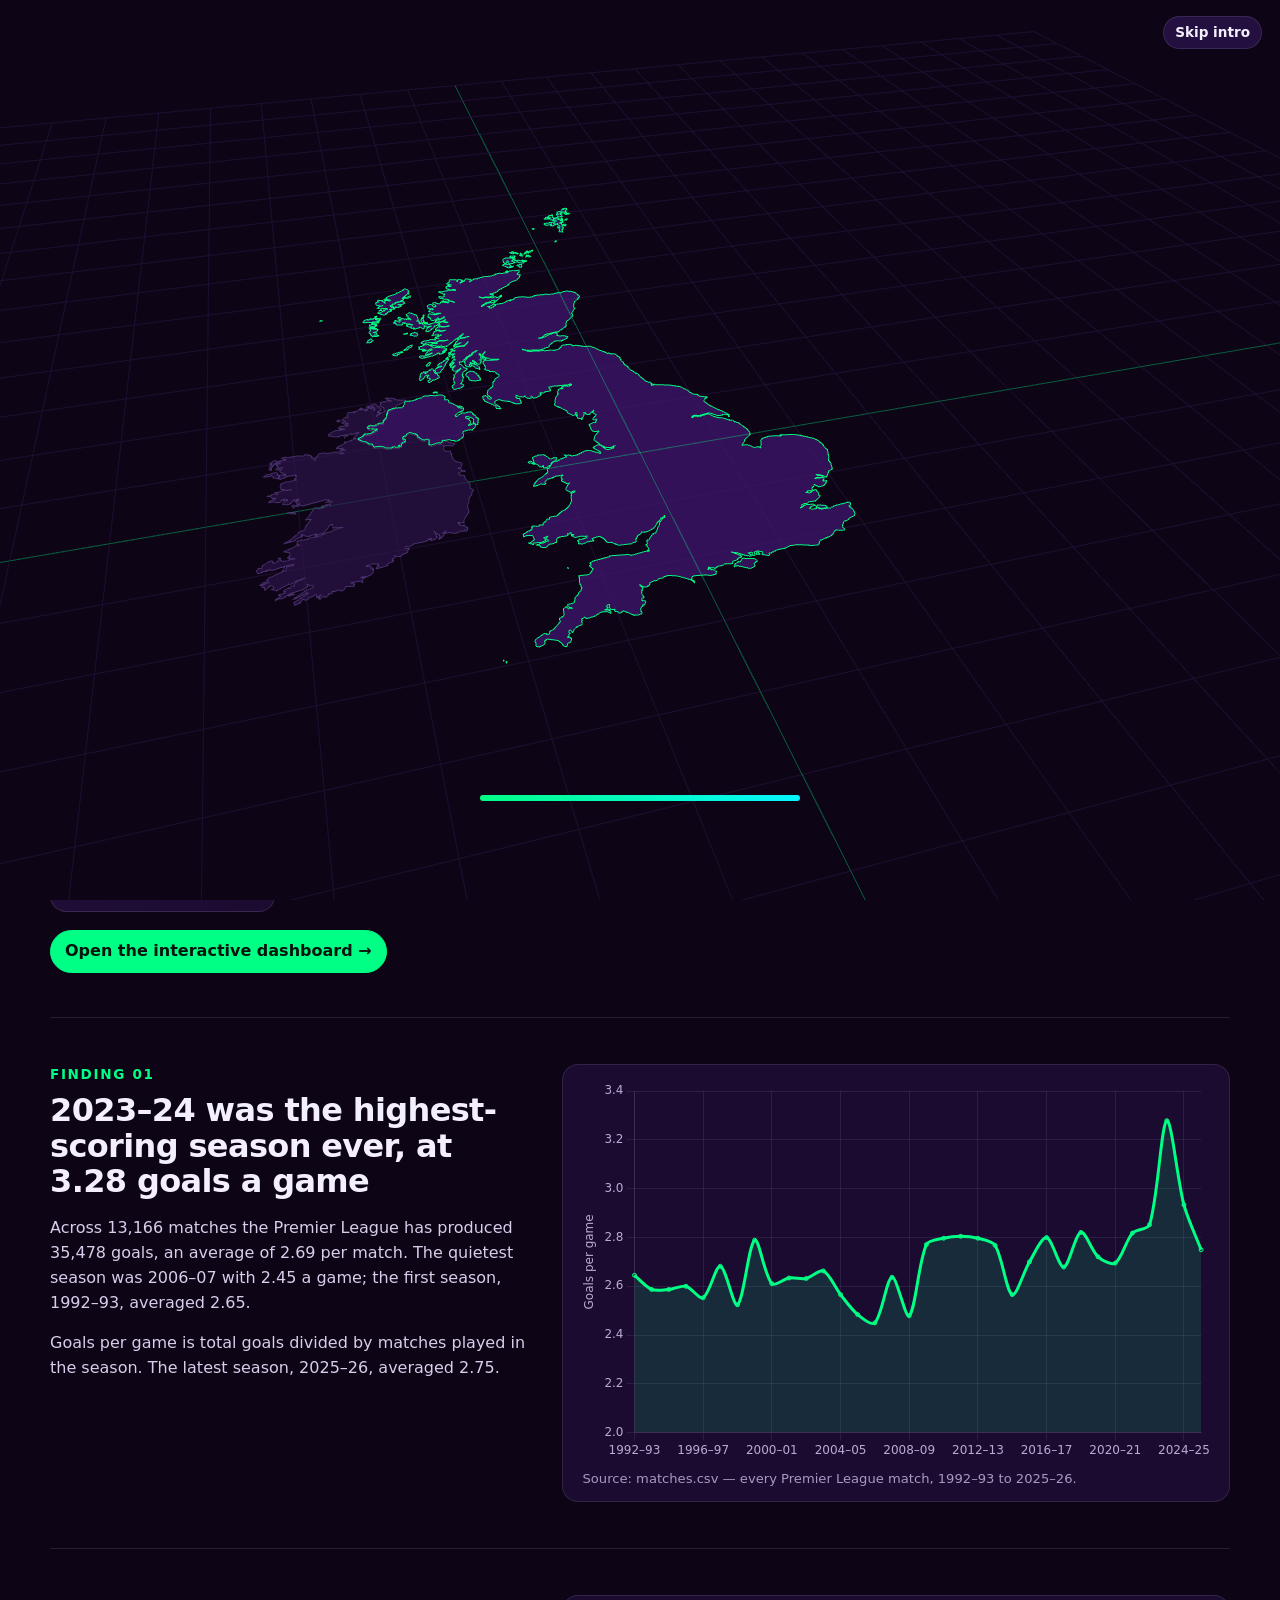
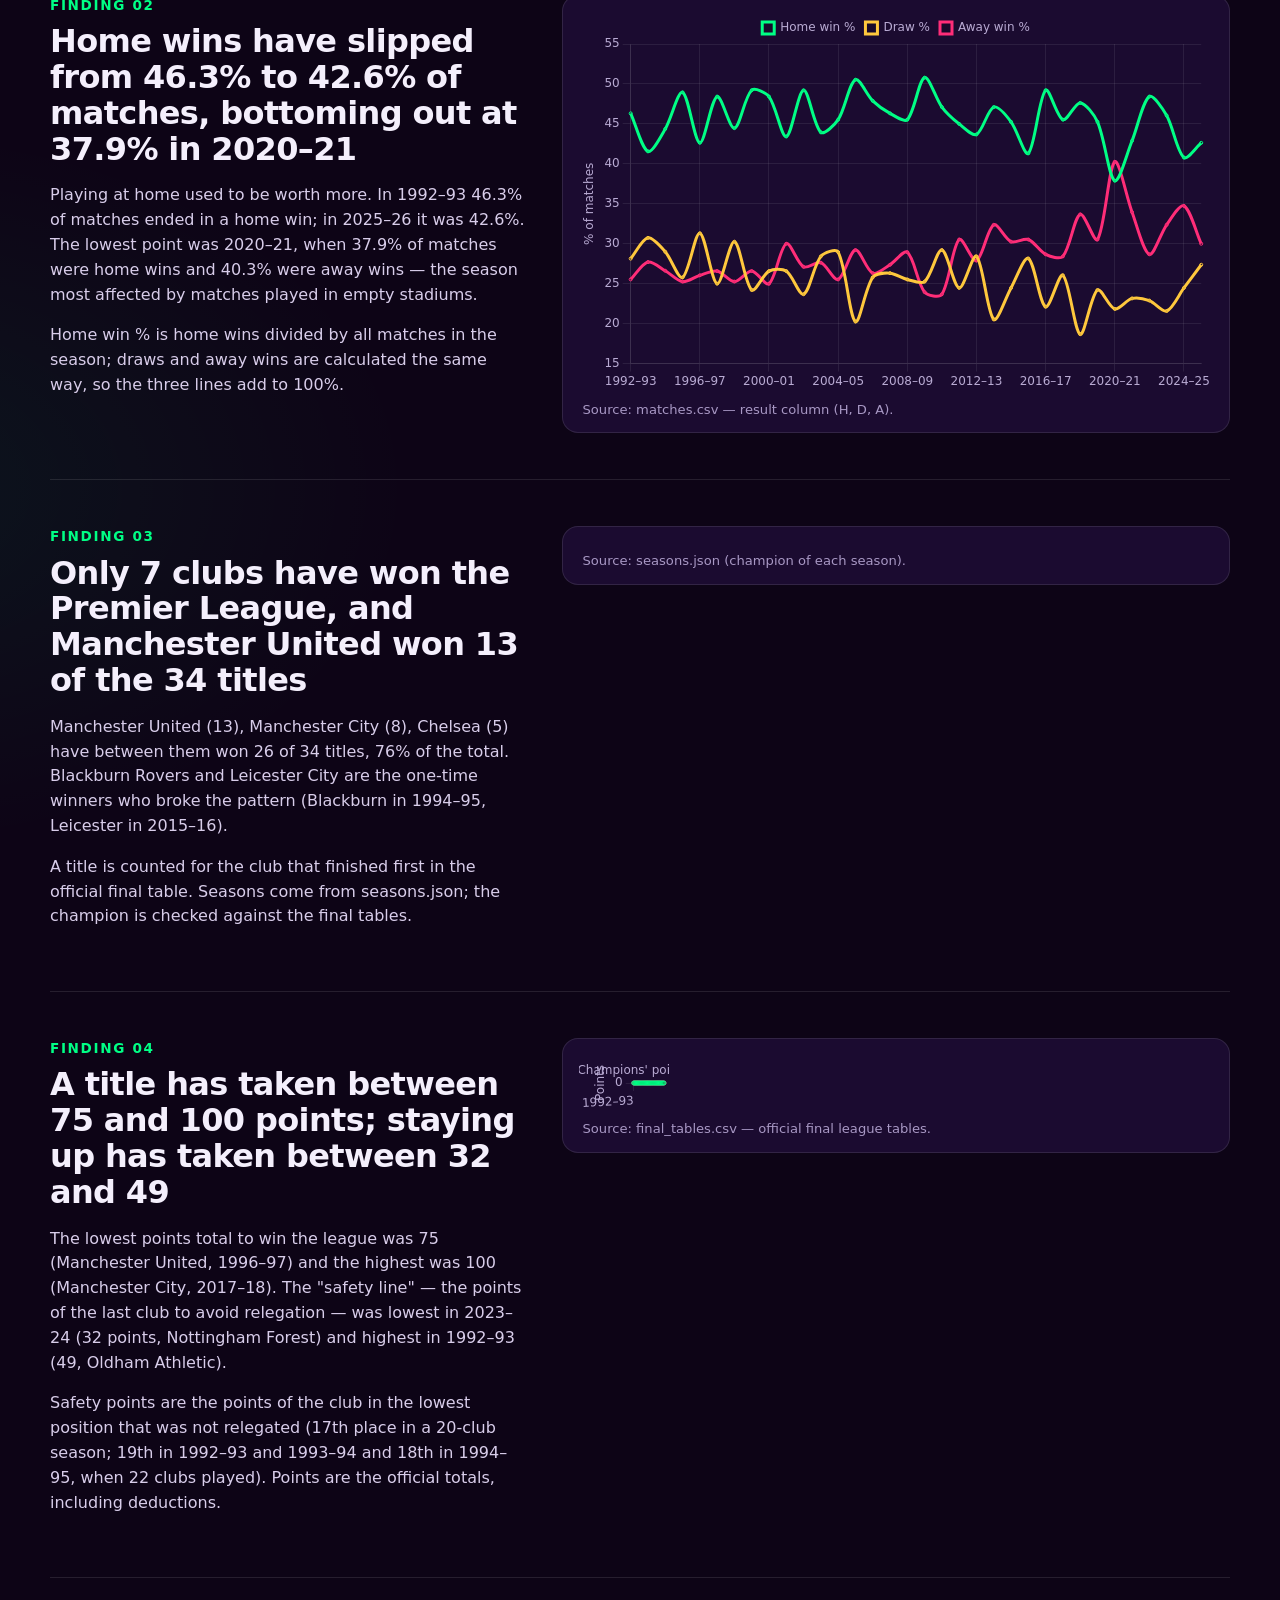
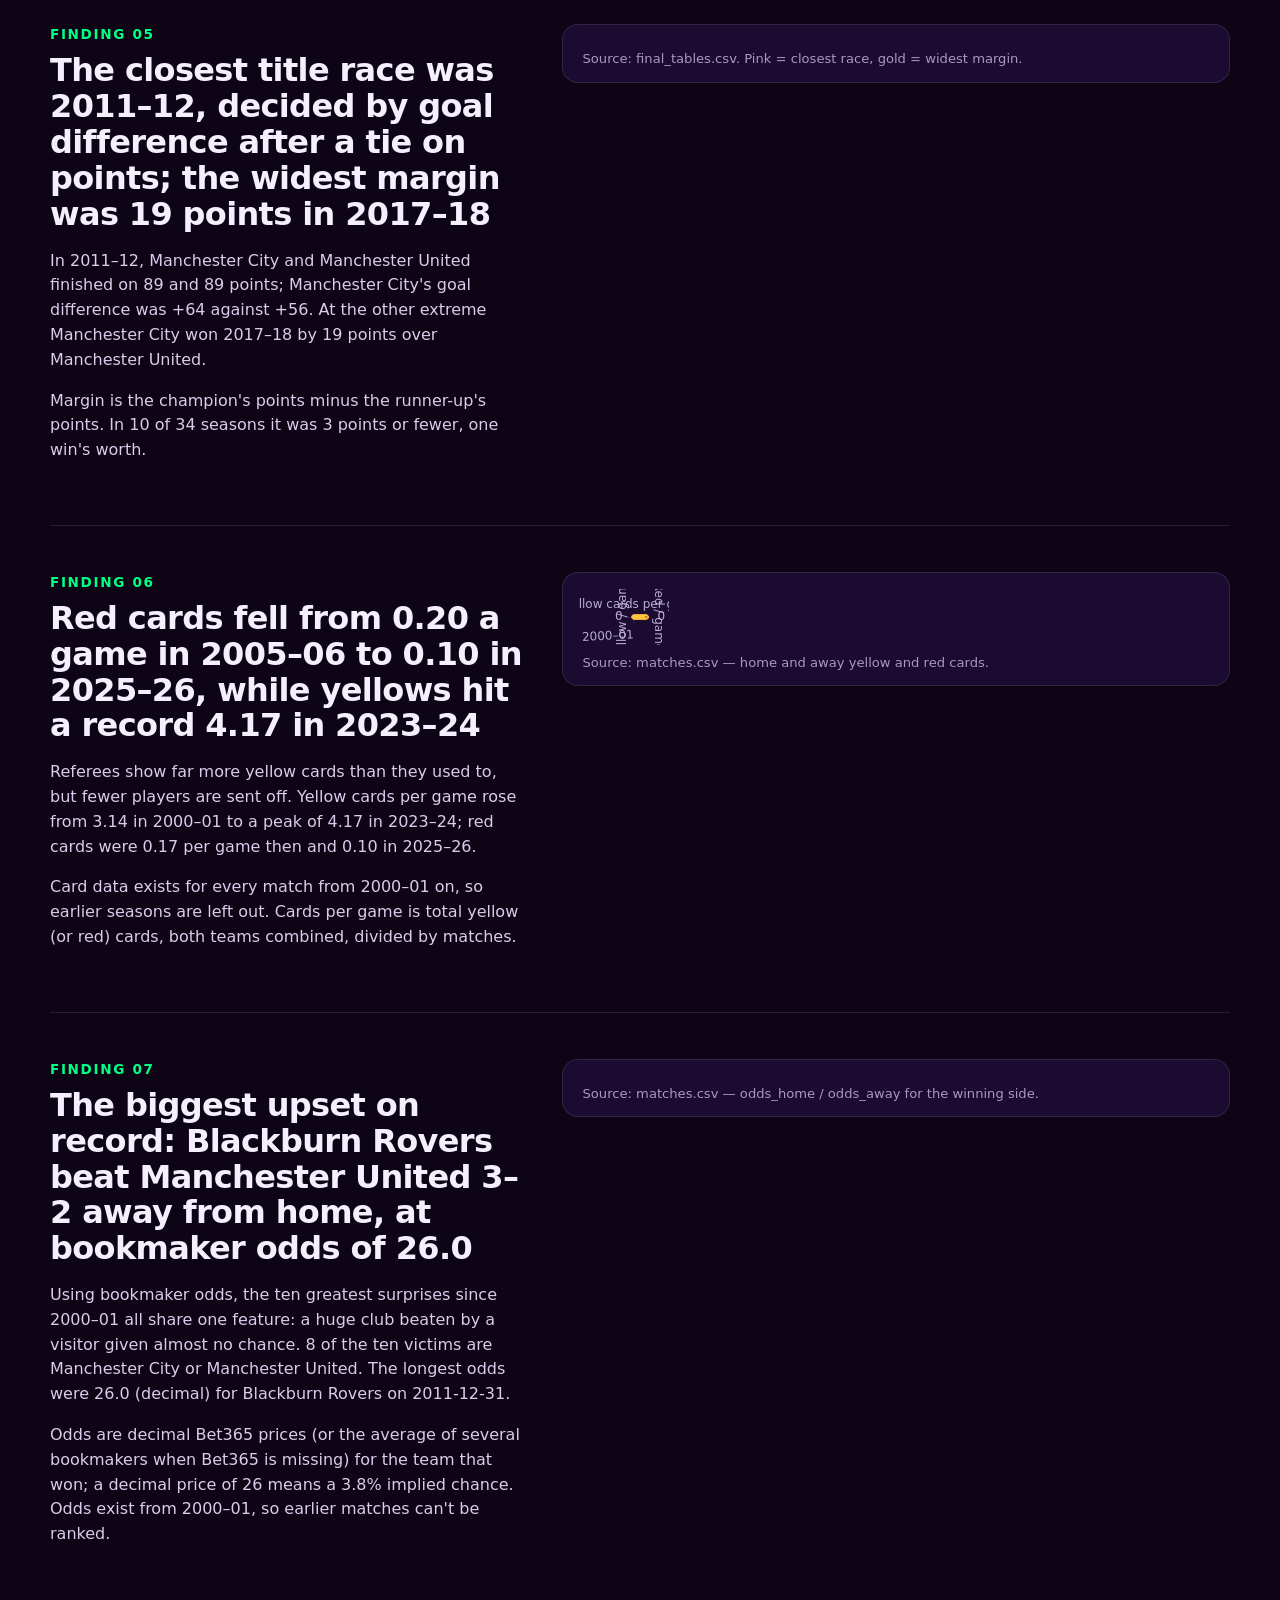
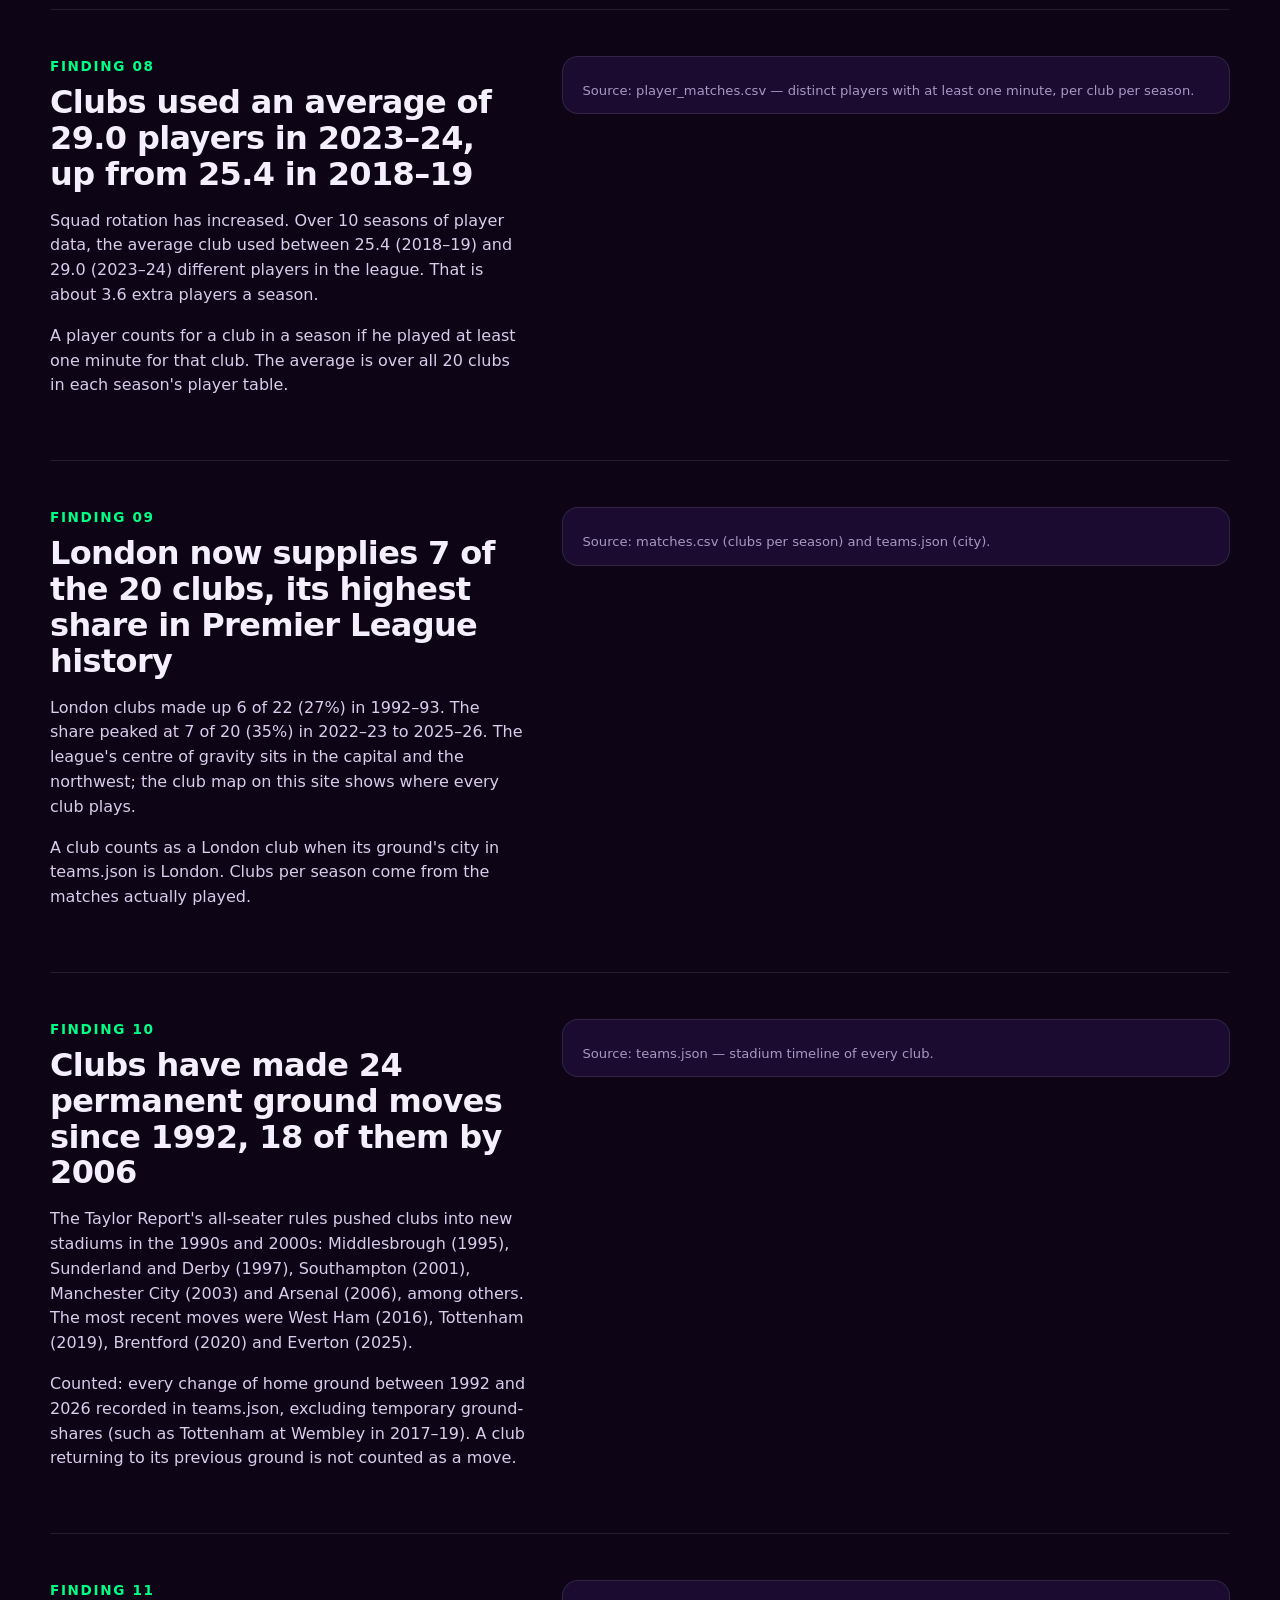
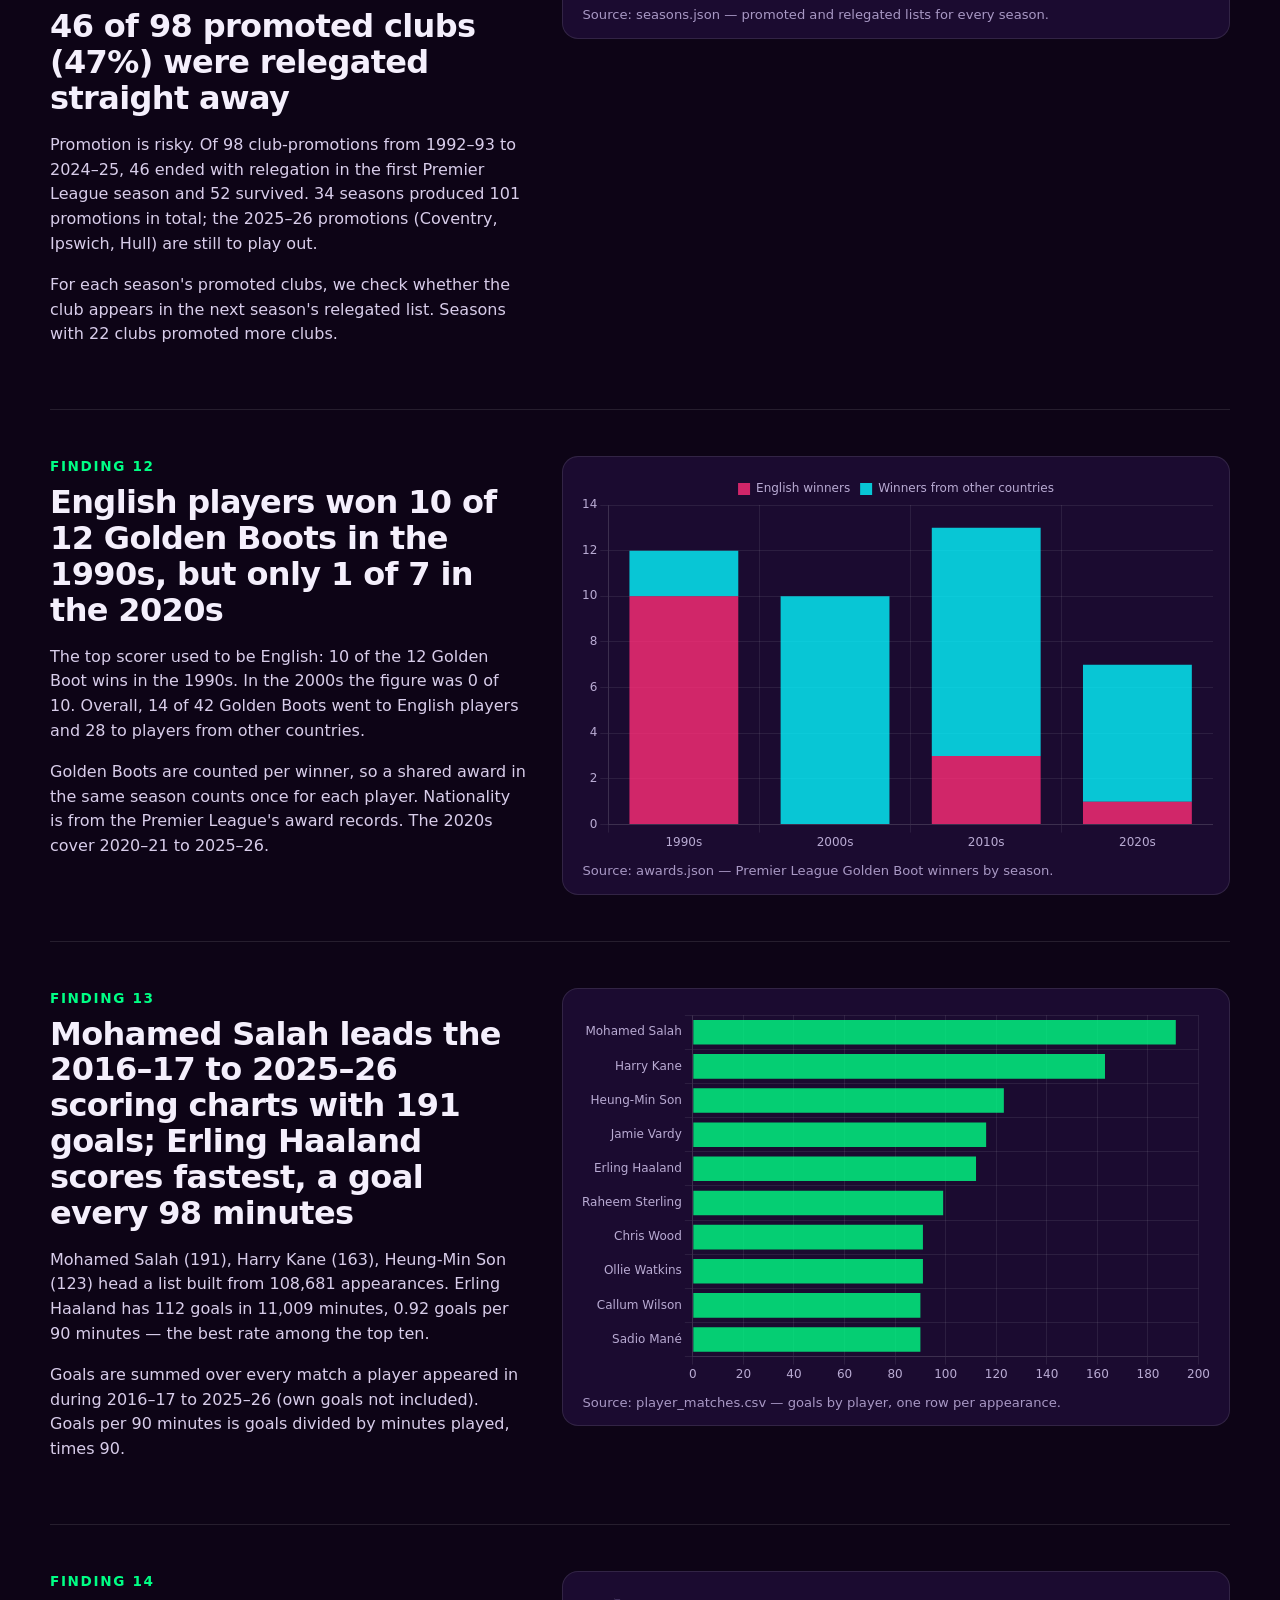
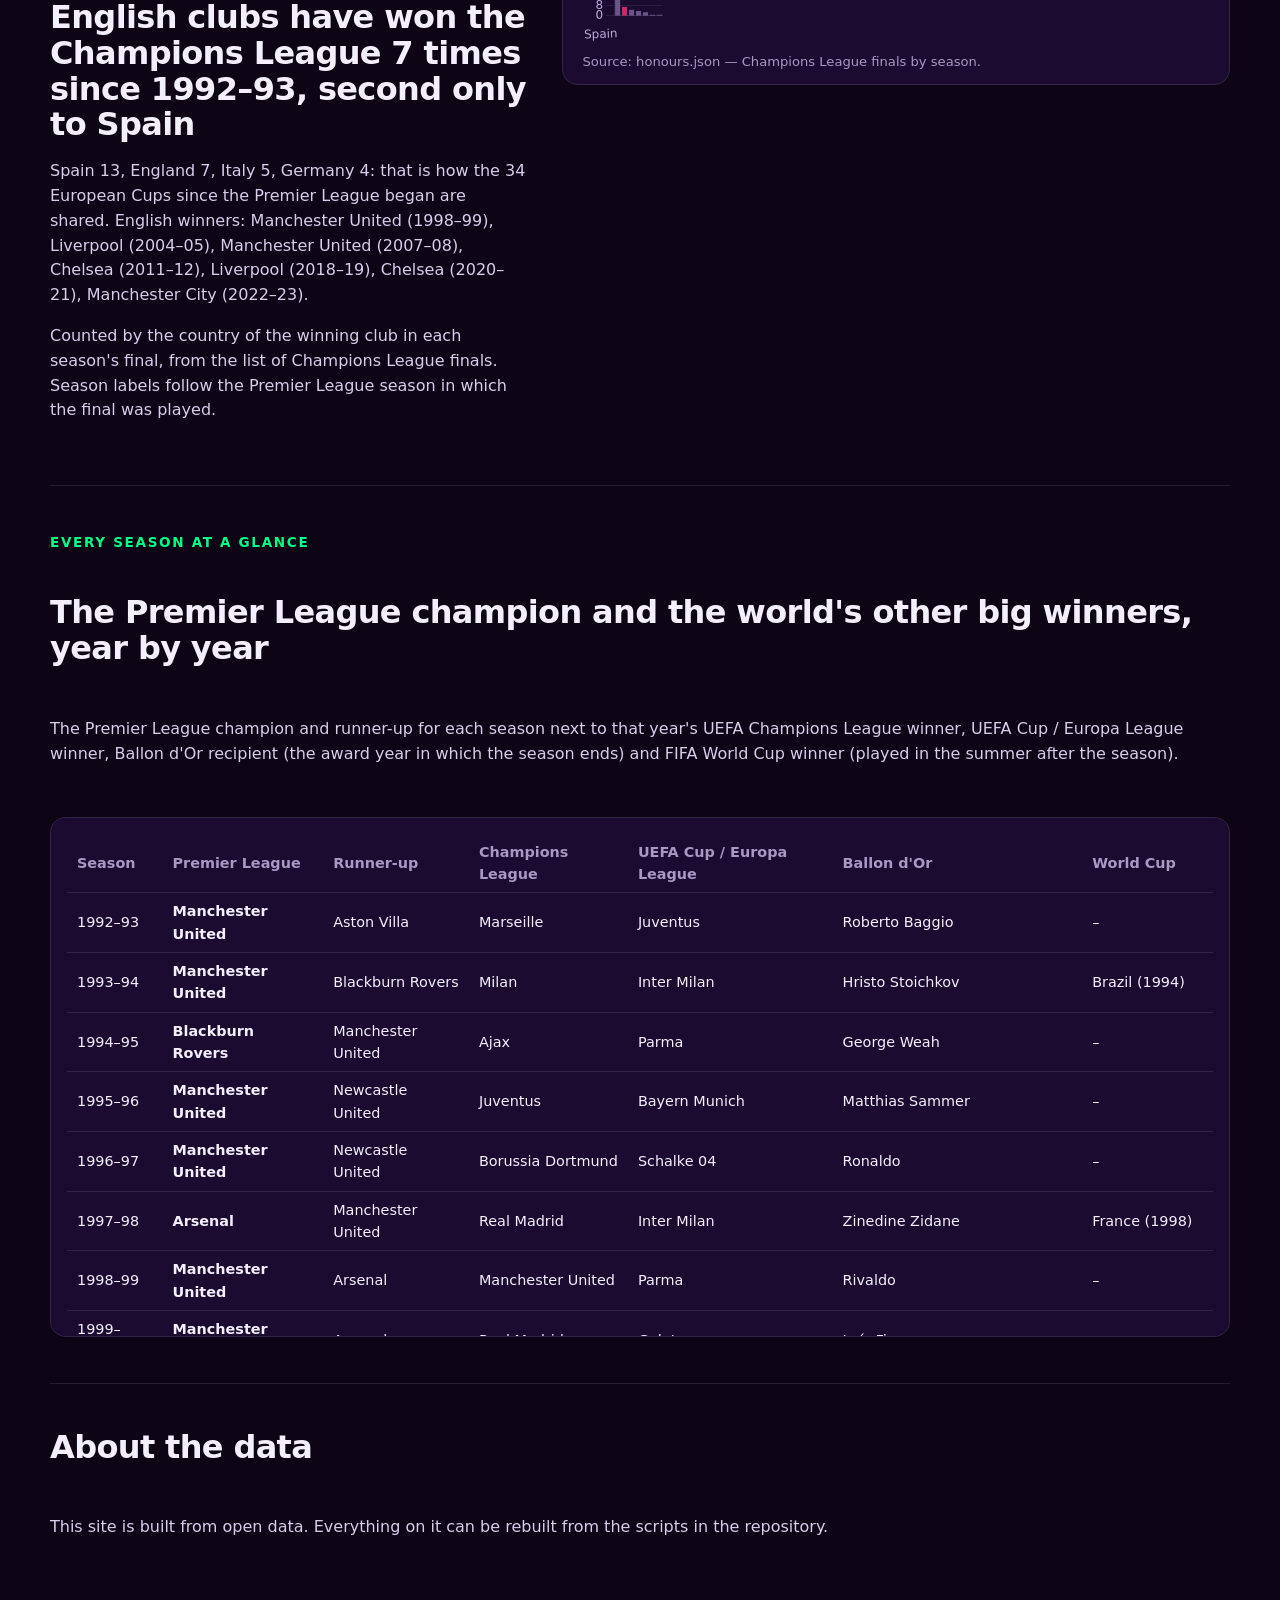
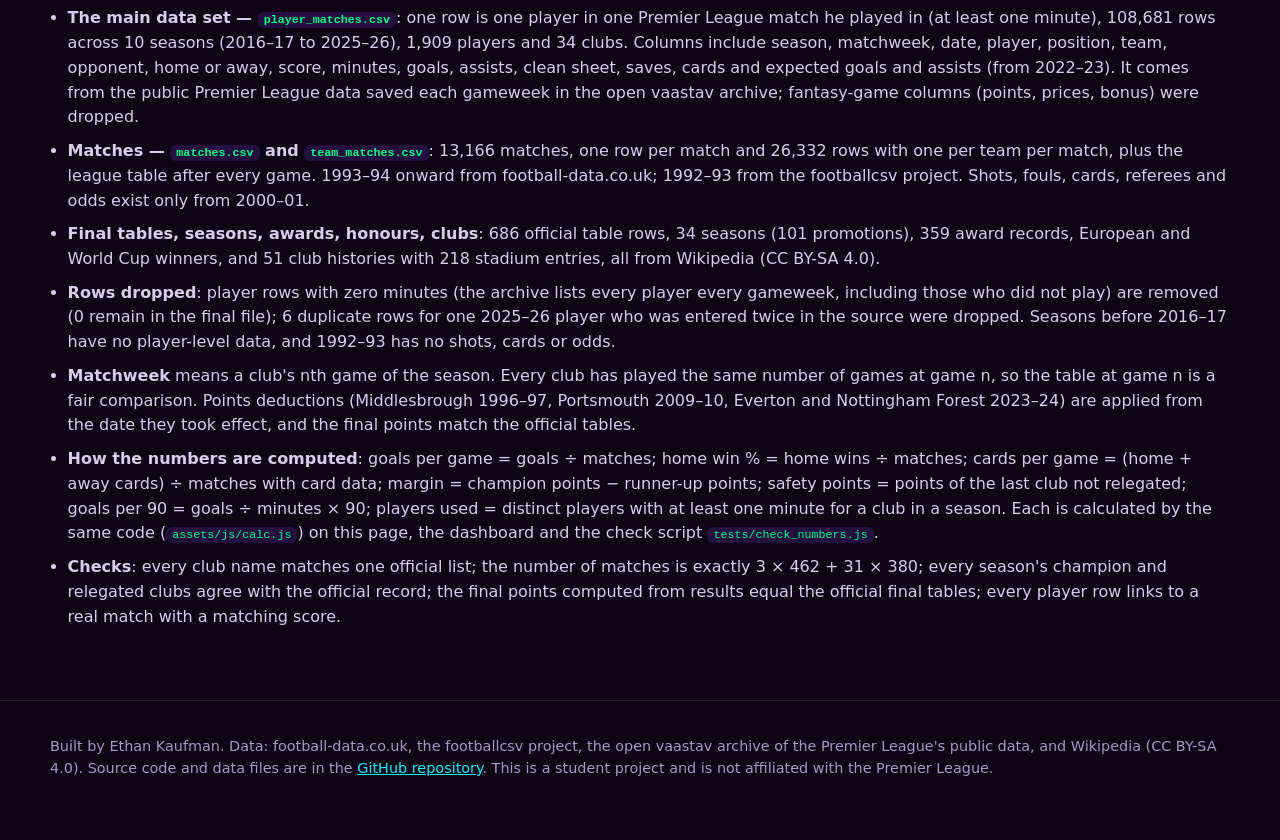
==== index.html @ 673ba8fa "Add report page (14 findings, winners table, data section) and the ball-to-UK-map intro" ====
<!doctype html>
<html lang="en">
<head>
  <meta charset="utf-8">
  <meta name="viewport" content="width=device-width, initial-scale=1">
  <title>Premier League 1992–2026: The Report</title>
  <meta name="description" content="Every Premier League season since 1992–93: matches, goals, champions, awards, stadiums and 108,681 player appearances, with ten findings and a club map.">
  <link rel="stylesheet" href="assets/css/style.css">
</head>
<body>
  <!-- intro: spinning ball while the data loads, then an explosion into the rotating UK club map -->
  <div id="intro" role="dialog" aria-label="Introduction">
    <canvas id="intro-canvas"></canvas>
    <div id="intro-labels"></div>
    <button class="btn small" id="intro-skip" type="button">Skip intro</button>
    <div class="intro-ui">
      <div><h2>Premier League</h2><h1>1992 – 2026</h1></div>
      <div class="intro-bottom">
        <div id="intro-status" role="status" aria-live="polite"></div>
        <div id="intro-bar-wrap"><div id="intro-bar"></div></div>
        <div id="intro-hint"></div>
        <div style="display:flex;gap:10px;flex-wrap:wrap;justify-content:center">
          <button class="btn small" id="intro-all" type="button" hidden>Show all 51 clubs</button>
          <button class="btn primary" id="intro-enter" type="button" hidden>Enter the report ↓</button>
        </div>
      </div>
    </div>
    <div id="club-card" hidden></div>
  </div>
  <div id="intro-tip" hidden></div>

  <div id="nav"></div>

  <main id="report-root" hidden>
    <header class="hero wrap">
      <div class="eyebrow">The Report</div>
      <h1>Every Premier League season,<br>1992 to today</h1>
      <div class="byline">By Ethan Kaufman · Financial Data Analytics · Data through the 2025–26 season</div>
      <p class="lead" id="summary"></p>
      <div class="stats" id="stats"></div>
      <p style="margin-top:18px"><a class="btn primary" href="dashboard.html" style="text-decoration:none;display:inline-block">Open the interactive dashboard →</a></p>
    </header>
    <div class="wrap" id="sections"></div>
    <div class="wrap section full" id="honours"></div>
    <div class="wrap section full dataset" id="dataset"></div>
    <footer><div class="wrap">Built by Ethan Kaufman. Data: football-data.co.uk, the footballcsv project, the open vaastav archive of the Premier League's public data, and Wikipedia (CC BY-SA 4.0). Source code and data files are in the
      <a href="https://github.com/ethankaufman/PL-History-Dashboard">GitHub repository</a>. This is a student project and is not affiliated with the Premier League.</div></footer>
  </main>

  <script src="assets/vendor/papaparse.min.js"></script>
  <script src="assets/vendor/chart.umd.min.js"></script>
  <script src="assets/js/calc.js"></script>
  <script src="assets/js/app.js"></script>
  <script src="assets/js/report.js"></script>
  <script type="module" src="assets/js/intro.js"></script>
</body>
</html>
---- assets/css/style.css ----
/* Premier League History — shared styles for both pages */
:root {
  --bg: #0d0416;
  --bg2: #150726;
  --panel: #1b0b30;
  --panel2: #241040;
  --line: rgba(255, 255, 255, 0.10);
  --text: #f4effc;
  --muted: #a898c4;
  --green: #00ff85;
  --pink: #ff2d78;
  --cyan: #04f5ff;
  --gold: #ffc83d;
  --radius: 16px;
  --font: "Inter", "Segoe UI", system-ui, -apple-system, "Helvetica Neue", Arial, sans-serif;
}
* { box-sizing: border-box; }
html { scroll-behavior: smooth; }
body {
  margin: 0; background: radial-gradient(1200px 700px at 80% -10%, #3a0a5e55, transparent 60%),
    radial-gradient(900px 600px at -10% 20%, #00ff8512, transparent 60%), var(--bg);
  color: var(--text); font-family: var(--font); line-height: 1.55; -webkit-font-smoothing: antialiased;
}
a { color: var(--cyan); }
h1, h2, h3 { line-height: 1.12; letter-spacing: -0.02em; margin: 0 0 .5em; }
h1 { font-size: clamp(2.2rem, 5.4vw, 4.2rem); font-weight: 900; }
h2 { font-size: clamp(1.4rem, 2.8vw, 2rem); font-weight: 800; }
h3 { font-size: 1.1rem; font-weight: 700; }
p { margin: 0 0 1em; color: #d8cdea; }
.wrap { width: min(1180px, 100% - 40px); margin-inline: auto; }
.muted { color: var(--muted); }
.eyebrow { text-transform: uppercase; letter-spacing: .18em; font-size: .75rem; color: var(--green); font-weight: 700; }

/* navigation shared by both pages */
.nav { position: sticky; top: 0; z-index: 50; backdrop-filter: blur(14px); background: #0d0416cc; border-bottom: 1px solid var(--line); }
.nav .wrap { display: flex; align-items: center; gap: 22px; height: 58px; }
.brand { font-weight: 900; letter-spacing: -0.02em; color: var(--text); text-decoration: none; display: flex; align-items: center; gap: 10px; }
.brand .dot { width: 14px; height: 14px; border-radius: 50%; background: radial-gradient(circle at 35% 30%, #fff, #bbb 55%, #444); box-shadow: 0 0 12px var(--green); }
.nav a.link { color: var(--muted); text-decoration: none; font-weight: 600; font-size: .95rem; padding: 6px 0; border-bottom: 2px solid transparent; }
.nav a.link:hover { color: var(--text); }
.nav a.link.active { color: var(--text); border-bottom-color: var(--green); }
.nav .spacer { flex: 1; }
.btn { appearance: none; border: 1px solid var(--line); background: var(--panel2); color: var(--text); font: inherit; font-weight: 600; padding: 8px 14px; border-radius: 999px; cursor: pointer; }
.btn:hover { border-color: var(--green); }
.btn.primary { background: var(--green); color: #07140d; border-color: var(--green); }
.btn.small { padding: 5px 11px; font-size: .85rem; }

/* hero + headline numbers (report) */
.hero { padding: 64px 0 28px; }
.hero p.lead { font-size: 1.15rem; max-width: 62ch; color: #e6dcf5; }
.byline { color: var(--muted); font-size: .95rem; margin-bottom: 18px; }
.stats { display: grid; grid-template-columns: repeat(auto-fit, minmax(190px, 1fr)); gap: 14px; margin: 26px 0 8px; }
.stat { background: linear-gradient(160deg, var(--panel2), var(--panel)); border: 1px solid var(--line); border-radius: var(--radius); padding: 18px 18px 16px; }
.stat .n { font-size: clamp(1.8rem, 3.2vw, 2.5rem); font-weight: 900; letter-spacing: -0.03em; color: var(--green); font-variant-numeric: tabular-nums; }
.stat .l { color: var(--muted); font-size: .88rem; }

/* report sections */
.section { padding: 46px 0; border-top: 1px solid var(--line); display: grid; grid-template-columns: 5fr 7fr; gap: 34px; align-items: start; }
.section .num { color: var(--green); font-weight: 800; font-size: .85rem; letter-spacing: .12em; margin-bottom: 8px; }
.chartbox { background: var(--panel); border: 1px solid var(--line); border-radius: var(--radius); padding: 16px 16px 12px; }
.chartbox .cap { color: var(--muted); font-size: .82rem; margin: 8px 4px 0; }
.chartbox canvas { max-height: 380px; }
.section.full { grid-template-columns: 1fr; }
.dataset h2 { margin-top: 0; }
.dataset ul { color: #d8cdea; padding-left: 1.1em; }
.dataset li { margin-bottom: .55em; }
.dataset code { background: var(--panel2); padding: 1px 6px; border-radius: 6px; font-size: .9em; color: var(--green); }
table.plain { border-collapse: collapse; width: 100%; font-size: .9rem; }
table.plain th, table.plain td { text-align: left; padding: 7px 10px; border-bottom: 1px solid var(--line); }
table.plain th { color: var(--muted); font-weight: 600; position: sticky; top: 0; background: var(--panel); }
table.plain td.num, table.plain th.num { text-align: right; font-variant-numeric: tabular-nums; }
footer { border-top: 1px solid var(--line); padding: 34px 0 60px; color: var(--muted); font-size: .9rem; }

/* loading + errors */
.loading { position: fixed; inset: 0; display: grid; place-items: center; background: var(--bg); z-index: 200; text-align: center; }
.loading .bar { width: 260px; height: 6px; background: var(--panel2); border-radius: 99px; overflow: hidden; margin: 14px auto 0; }
.loading .bar i { display: block; height: 100%; width: 0; background: var(--green); transition: width .25s; }
.error { background: #3a0a1a; border: 1px solid var(--pink); color: #ffd3e2; padding: 14px 18px; border-radius: 12px; }

@media (max-width: 860px) {
  .section { grid-template-columns: 1fr; gap: 18px; }
  .nav .wrap { gap: 14px; }
}

/* ---------- intro overlay: spinning ball -> exploding -> rotating UK map ---------- */
body.no-scroll { overflow: hidden; }
#intro { position: fixed; inset: 0; z-index: 100; background: var(--bg); opacity: 1; transition: opacity .6s ease, visibility 0s; }
#intro.hidden { opacity: 0; pointer-events: none; visibility: hidden; transition: opacity .6s ease, visibility 0s .6s; }
#intro canvas { position: absolute; inset: 0; width: 100%; height: 100%; display: block; cursor: grab; touch-action: none; }
.intro-ui { position: absolute; inset: 0; pointer-events: none; display: flex; flex-direction: column; align-items: center; justify-content: space-between; padding: 7vh 20px 6vh; text-align: center; }
.intro-ui h2 { margin: 0; font-size: clamp(1.1rem, 3vw, 1.7rem); letter-spacing: .32em; text-transform: uppercase; color: var(--green); font-weight: 800; }
.intro-ui h1 { margin: .15em 0 0; font-size: clamp(1.8rem, 6vw, 4rem); }
.intro-bottom { display: flex; flex-direction: column; align-items: center; gap: 12px; pointer-events: none; }
.intro-bottom .btn, .intro-bottom button { pointer-events: auto; }
#intro-status { color: #d8cdea; min-height: 1.6em; }
#intro-bar-wrap { width: min(320px, 70vw); height: 6px; background: #ffffff1a; border-radius: 99px; overflow: hidden; }
#intro-bar { height: 100%; width: 0; background: linear-gradient(90deg, var(--green), var(--cyan)); transition: width .25s; }
#intro-hint { color: var(--muted); font-size: .92rem; min-height: 1.4em; }
#intro.map #intro-bar-wrap { display: none; }
#intro.exploding .intro-ui h1, #intro.exploding .intro-ui h2 { opacity: .0; transition: opacity .6s; }
#intro-skip { position: absolute; right: 18px; top: 16px; z-index: 105; }
.plabel { position: absolute; left: 0; top: 0; font-weight: 800; font-size: 11px; letter-spacing: .1em; text-shadow: 0 0 6px #000, 0 0 2px #000; pointer-events: none; opacity: 0; transition: opacity .4s; will-change: transform; }
#intro-tip { position: fixed; z-index: 130; background: #0d0416ee; border: 1px solid var(--green); border-radius: 10px; padding: 8px 12px; font-size: .88rem; pointer-events: none; }
#club-card { position: absolute; right: 18px; top: 64px; bottom: 18px; width: min(390px, 92vw); overflow: auto; z-index: 110; background: #1b0b30f2; border: 1px solid var(--line); border-radius: 18px; padding: 20px 20px 24px; box-shadow: 0 20px 60px #000a; }
#club-card[hidden], #intro-tip[hidden] { display: none; }
#club-card h3 { font-size: 1.6rem; margin: .1em 0 .2em; }
#club-card h4 { margin: 1.1em 0 .4em; font-size: .85rem; letter-spacing: .12em; text-transform: uppercase; color: var(--muted); }
#club-card ol { margin: 0; padding-left: 1.2em; font-size: .9rem; color: #d8cdea; }
#club-card li { margin-bottom: .35em; }
#club-card li.cur b { color: var(--green); }
#club-card .x { position: absolute; right: 12px; top: 8px; background: none; border: 0; color: var(--text); font-size: 1.6rem; cursor: pointer; }
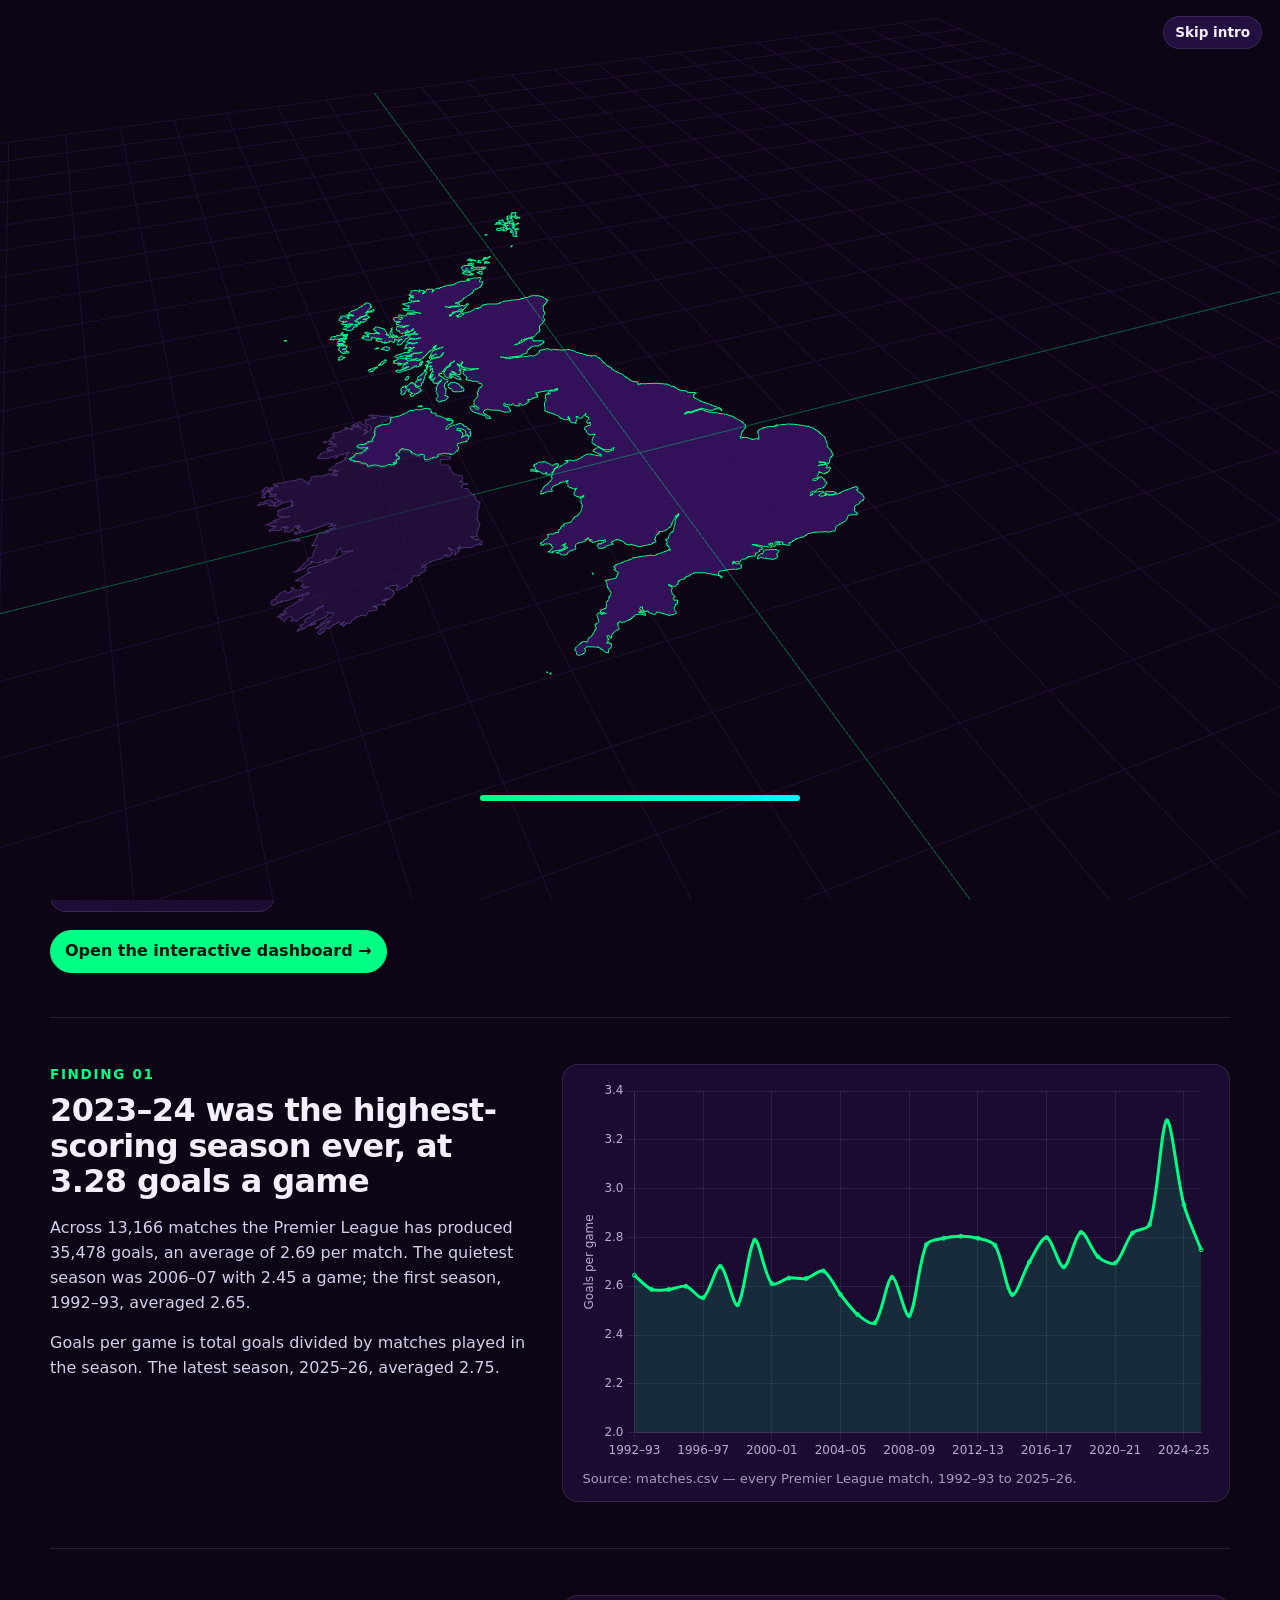
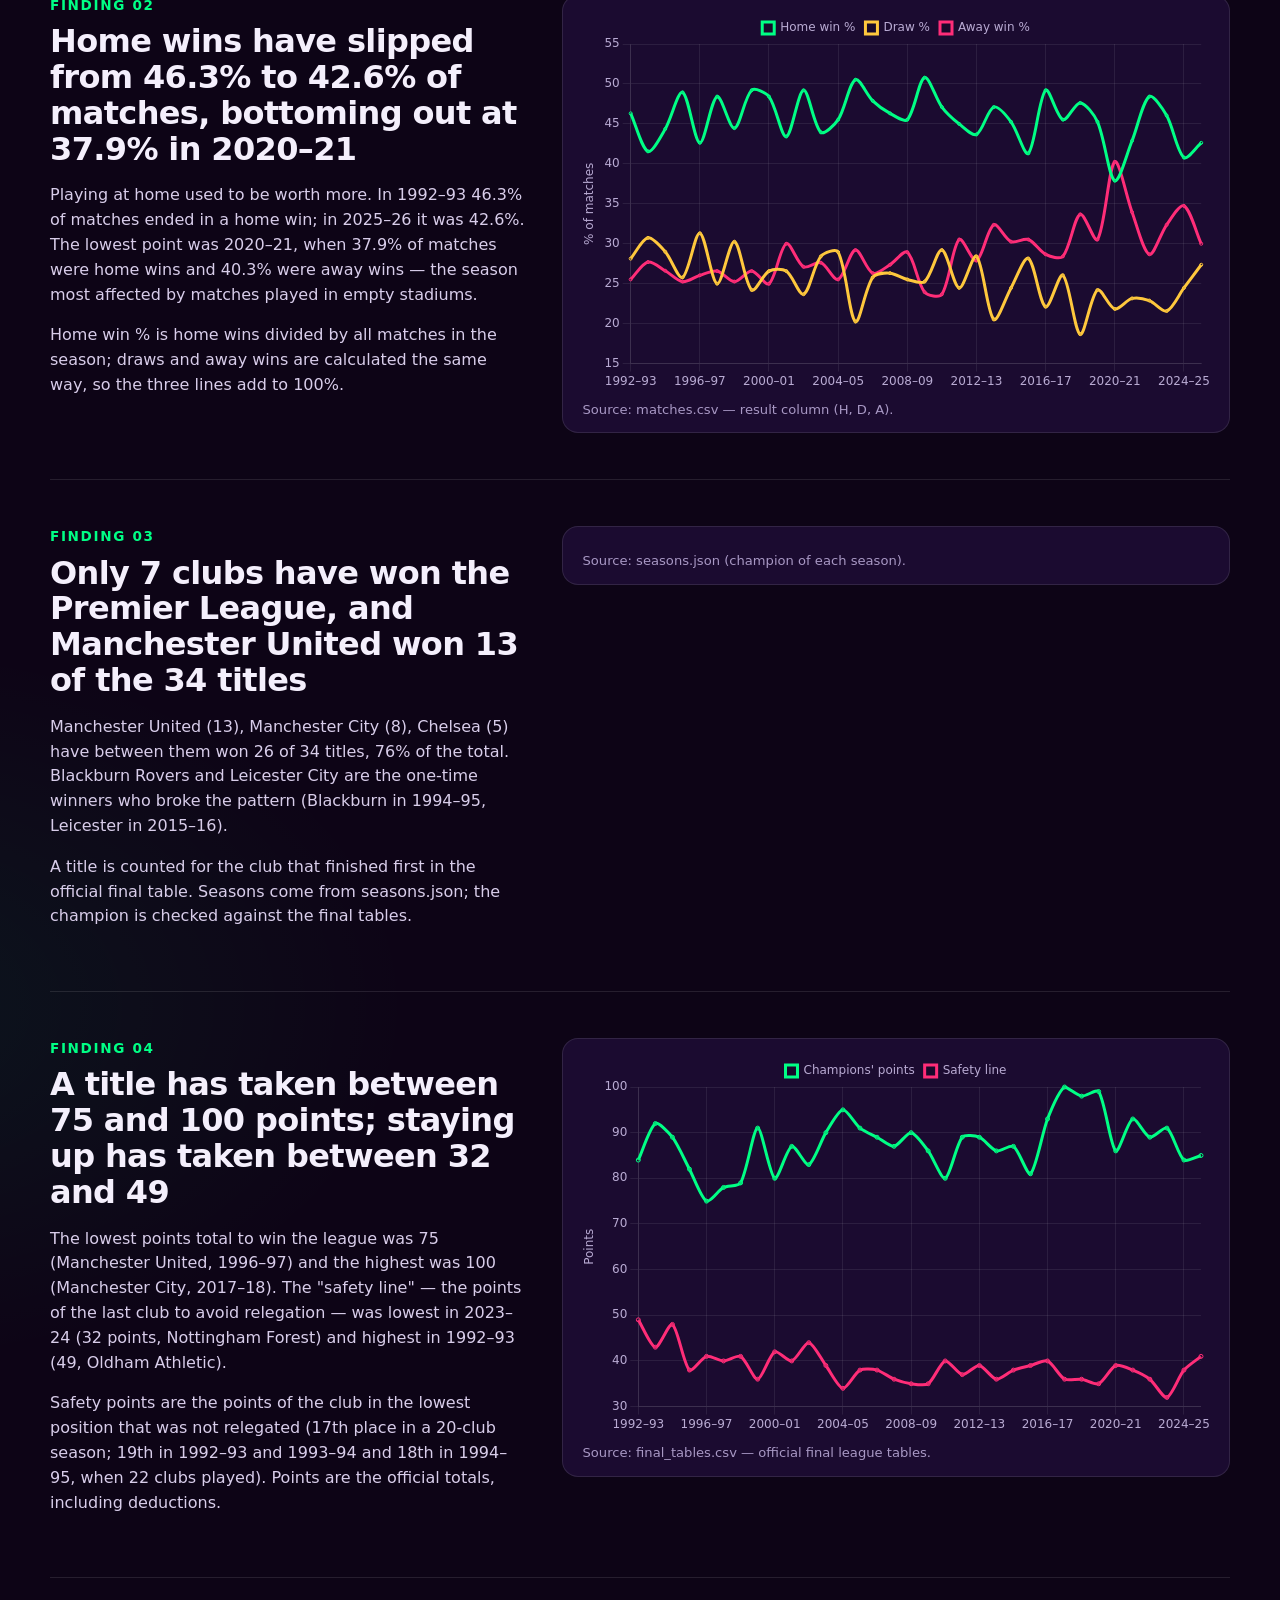
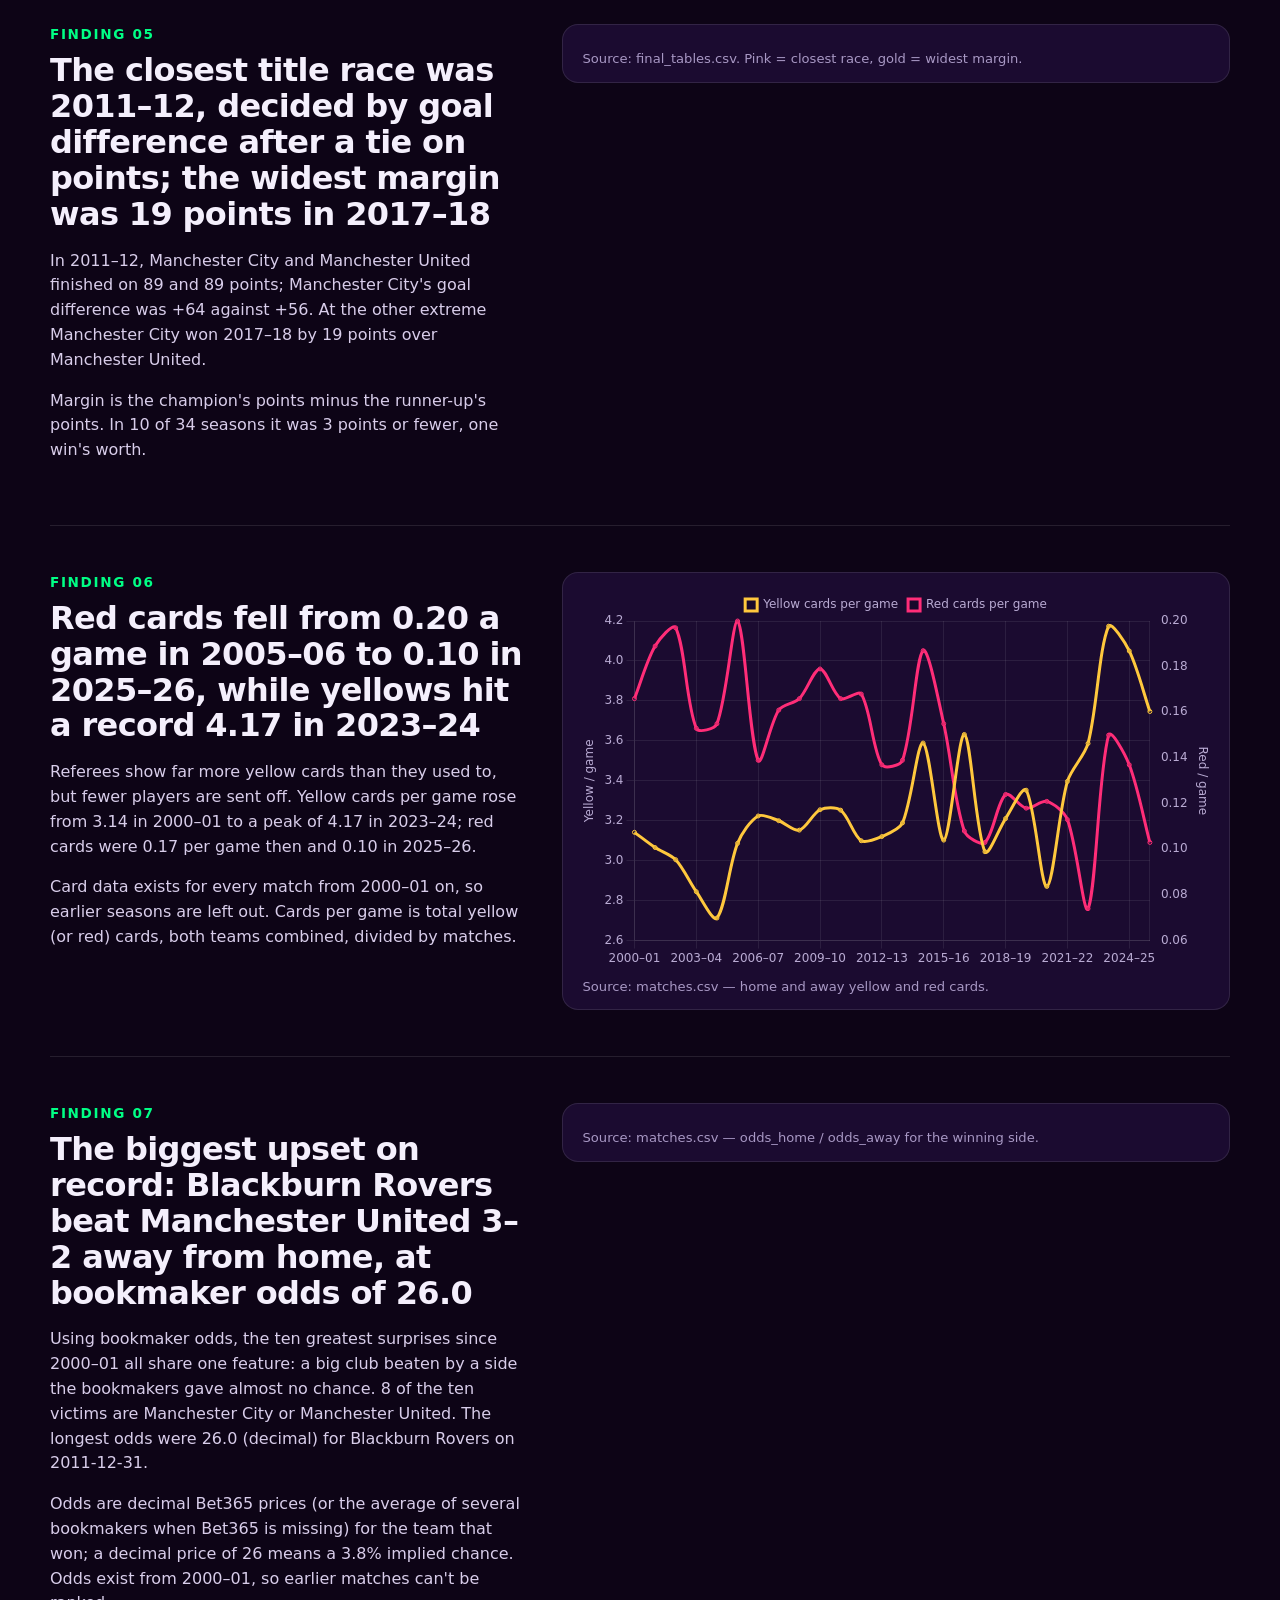
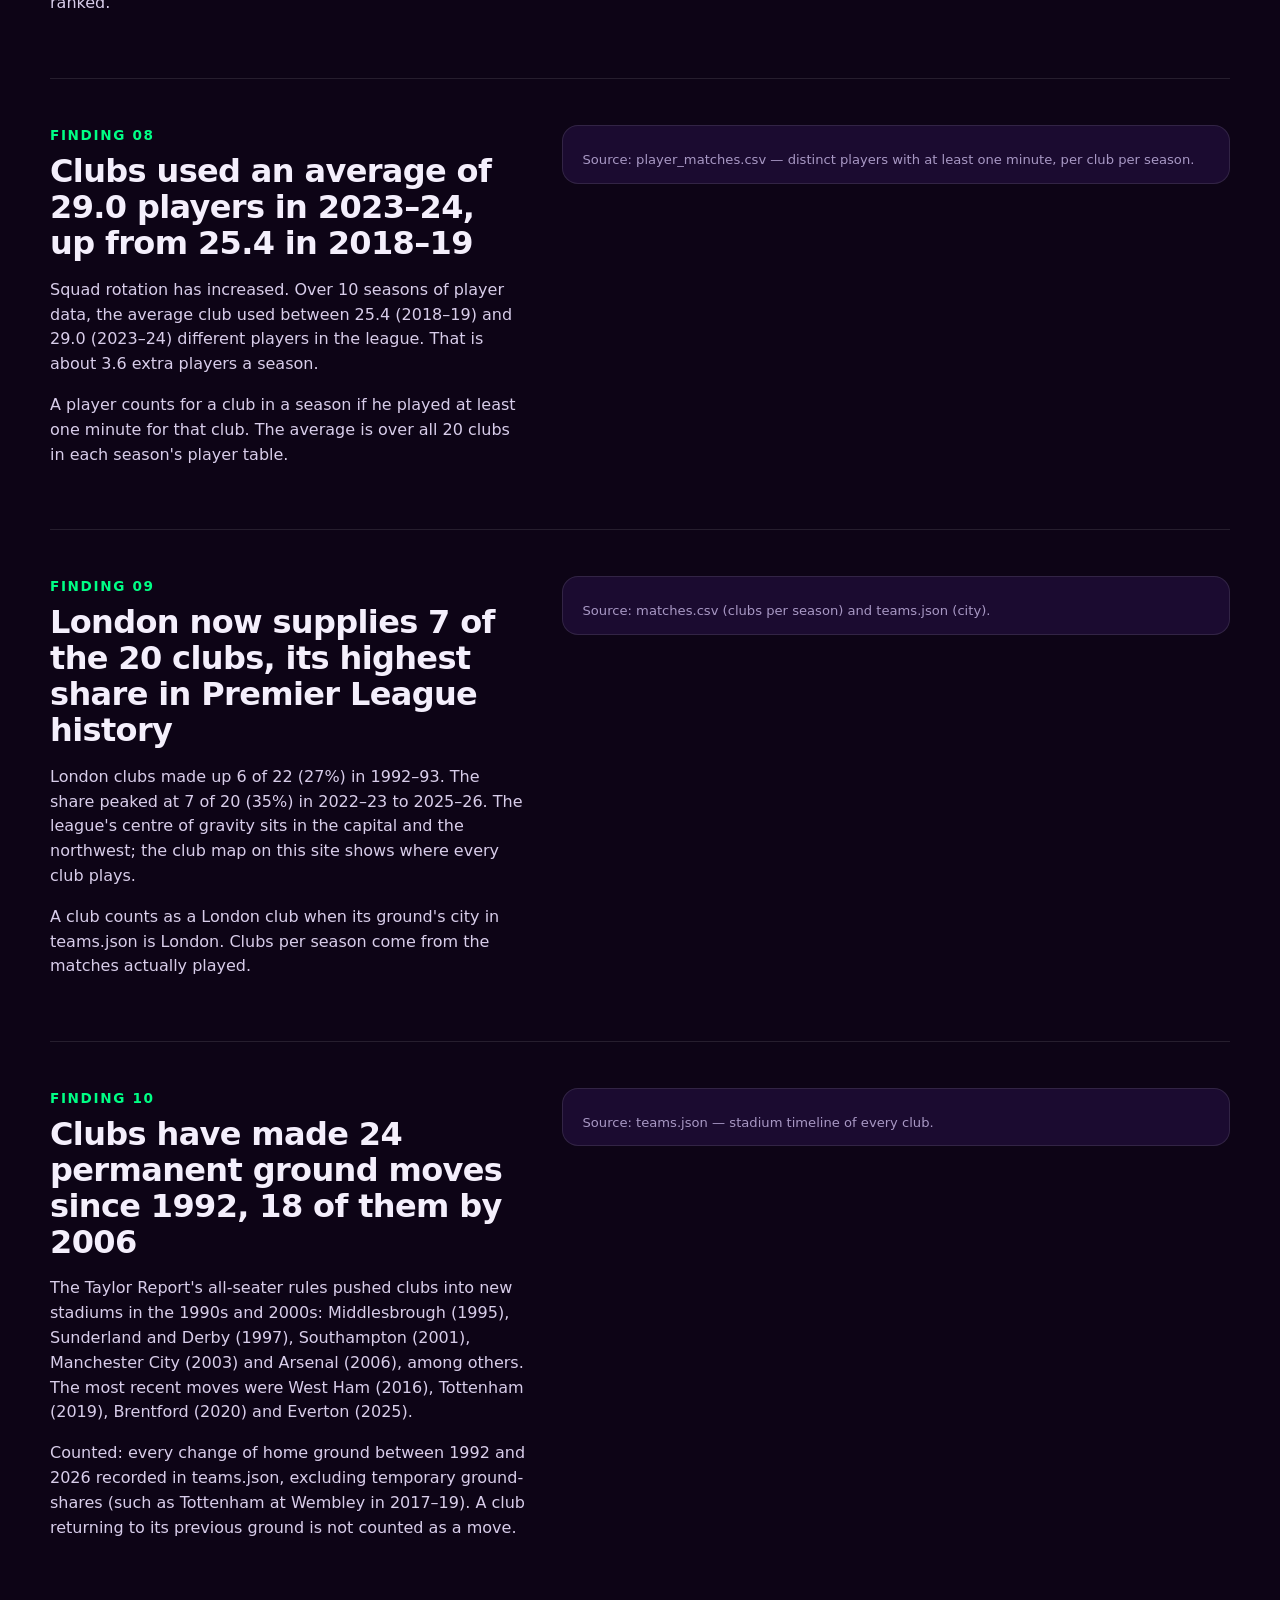
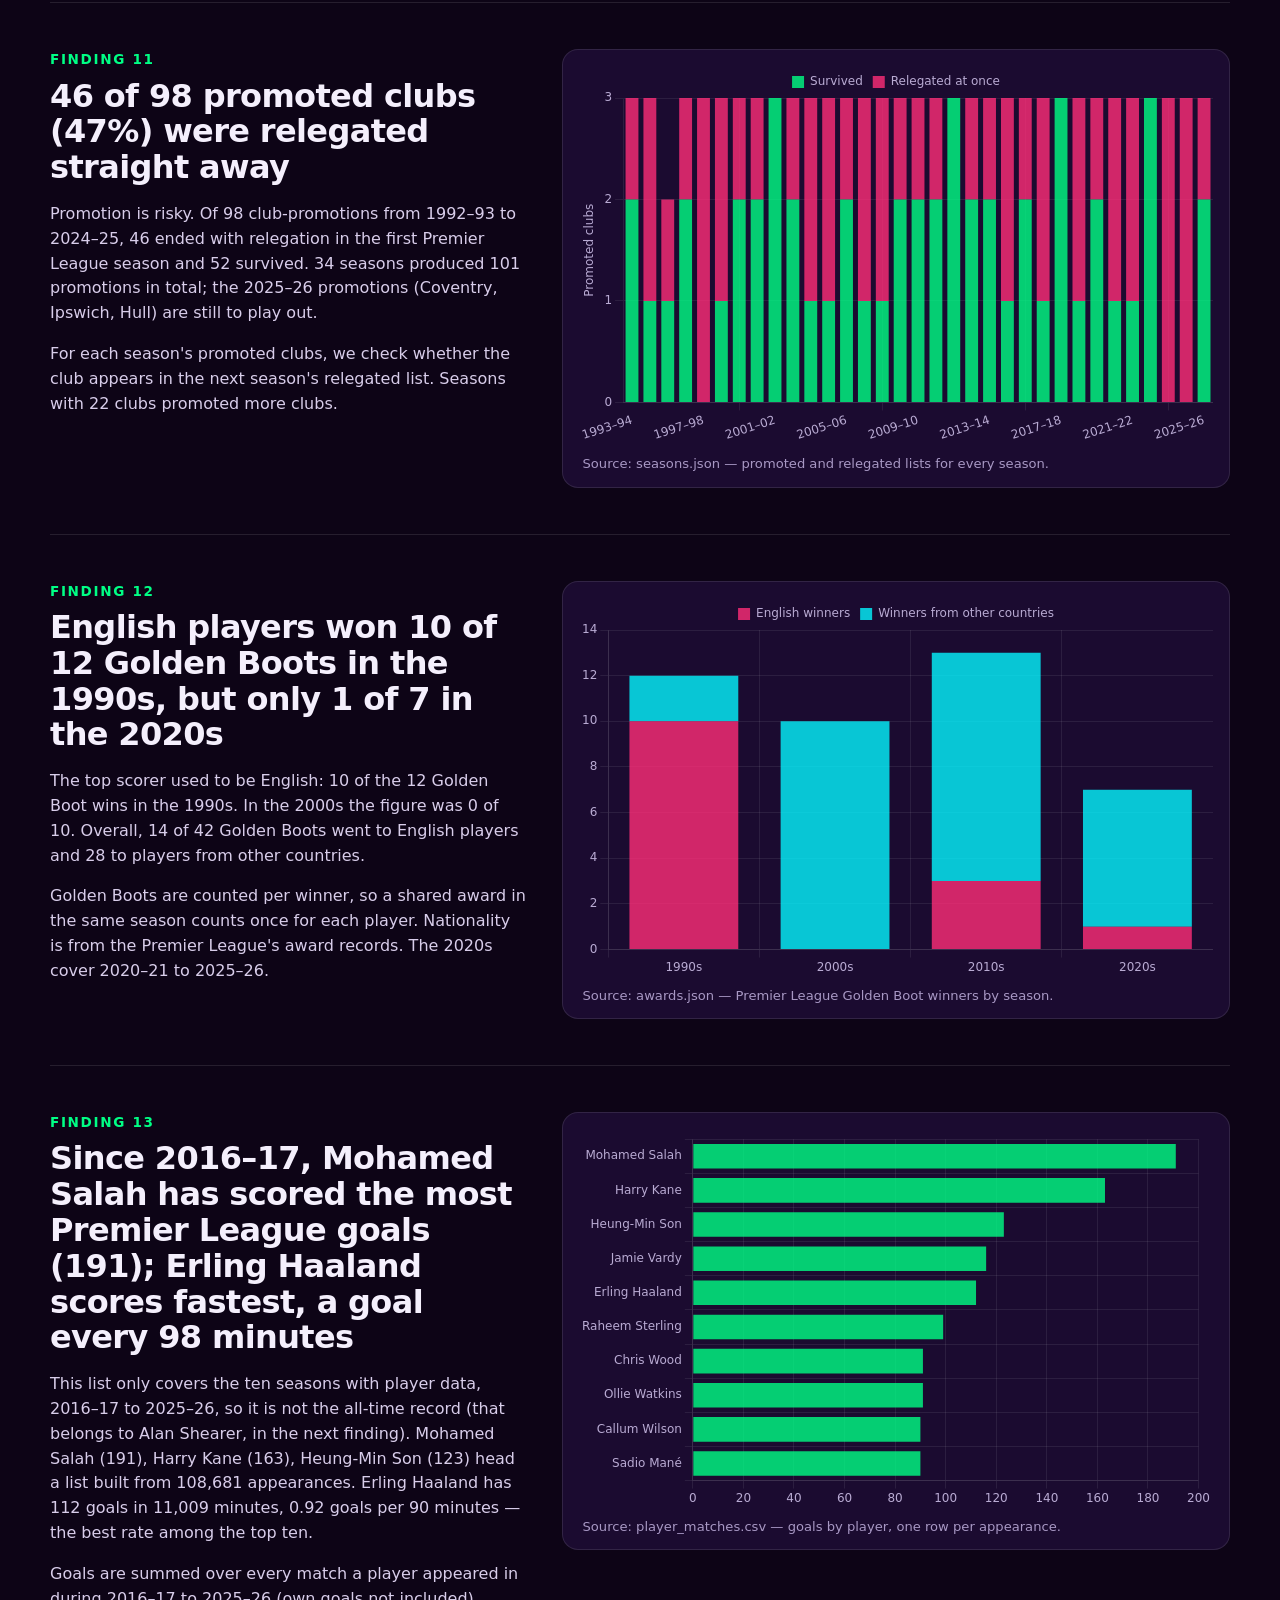
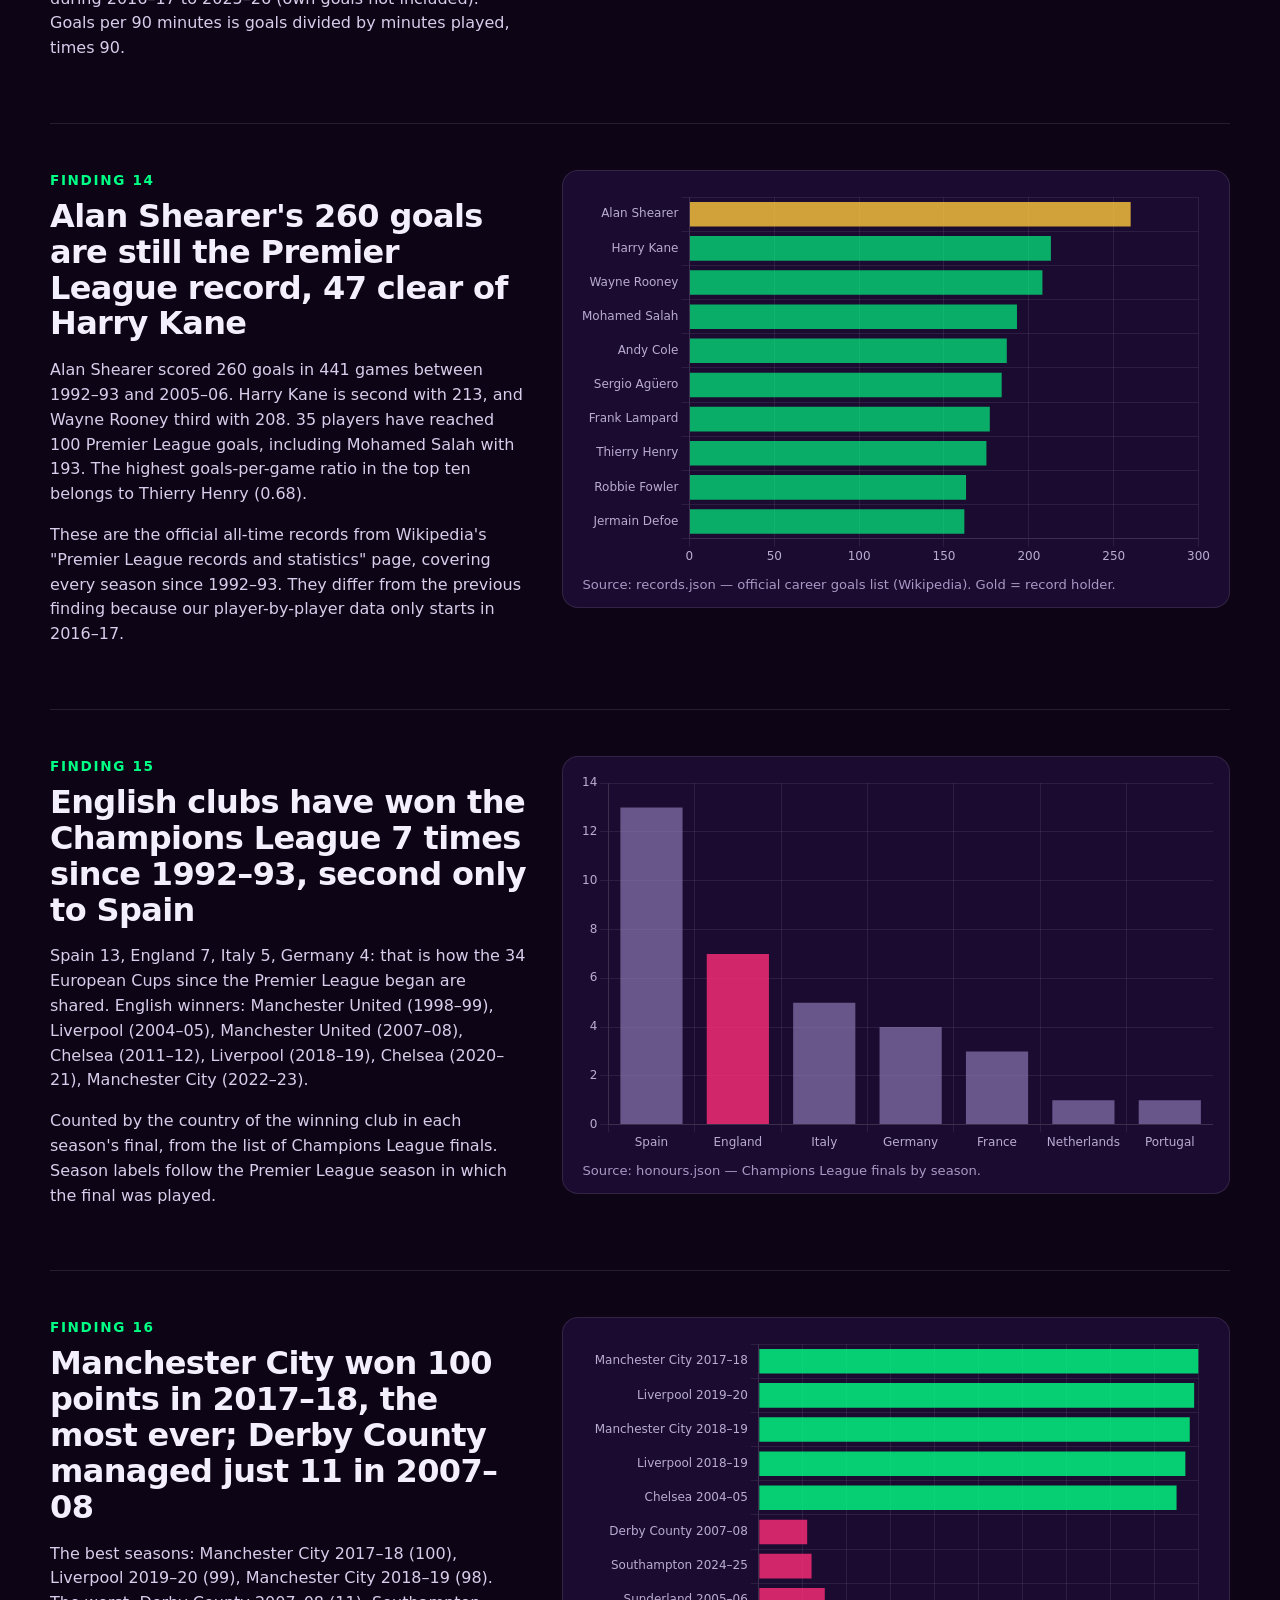
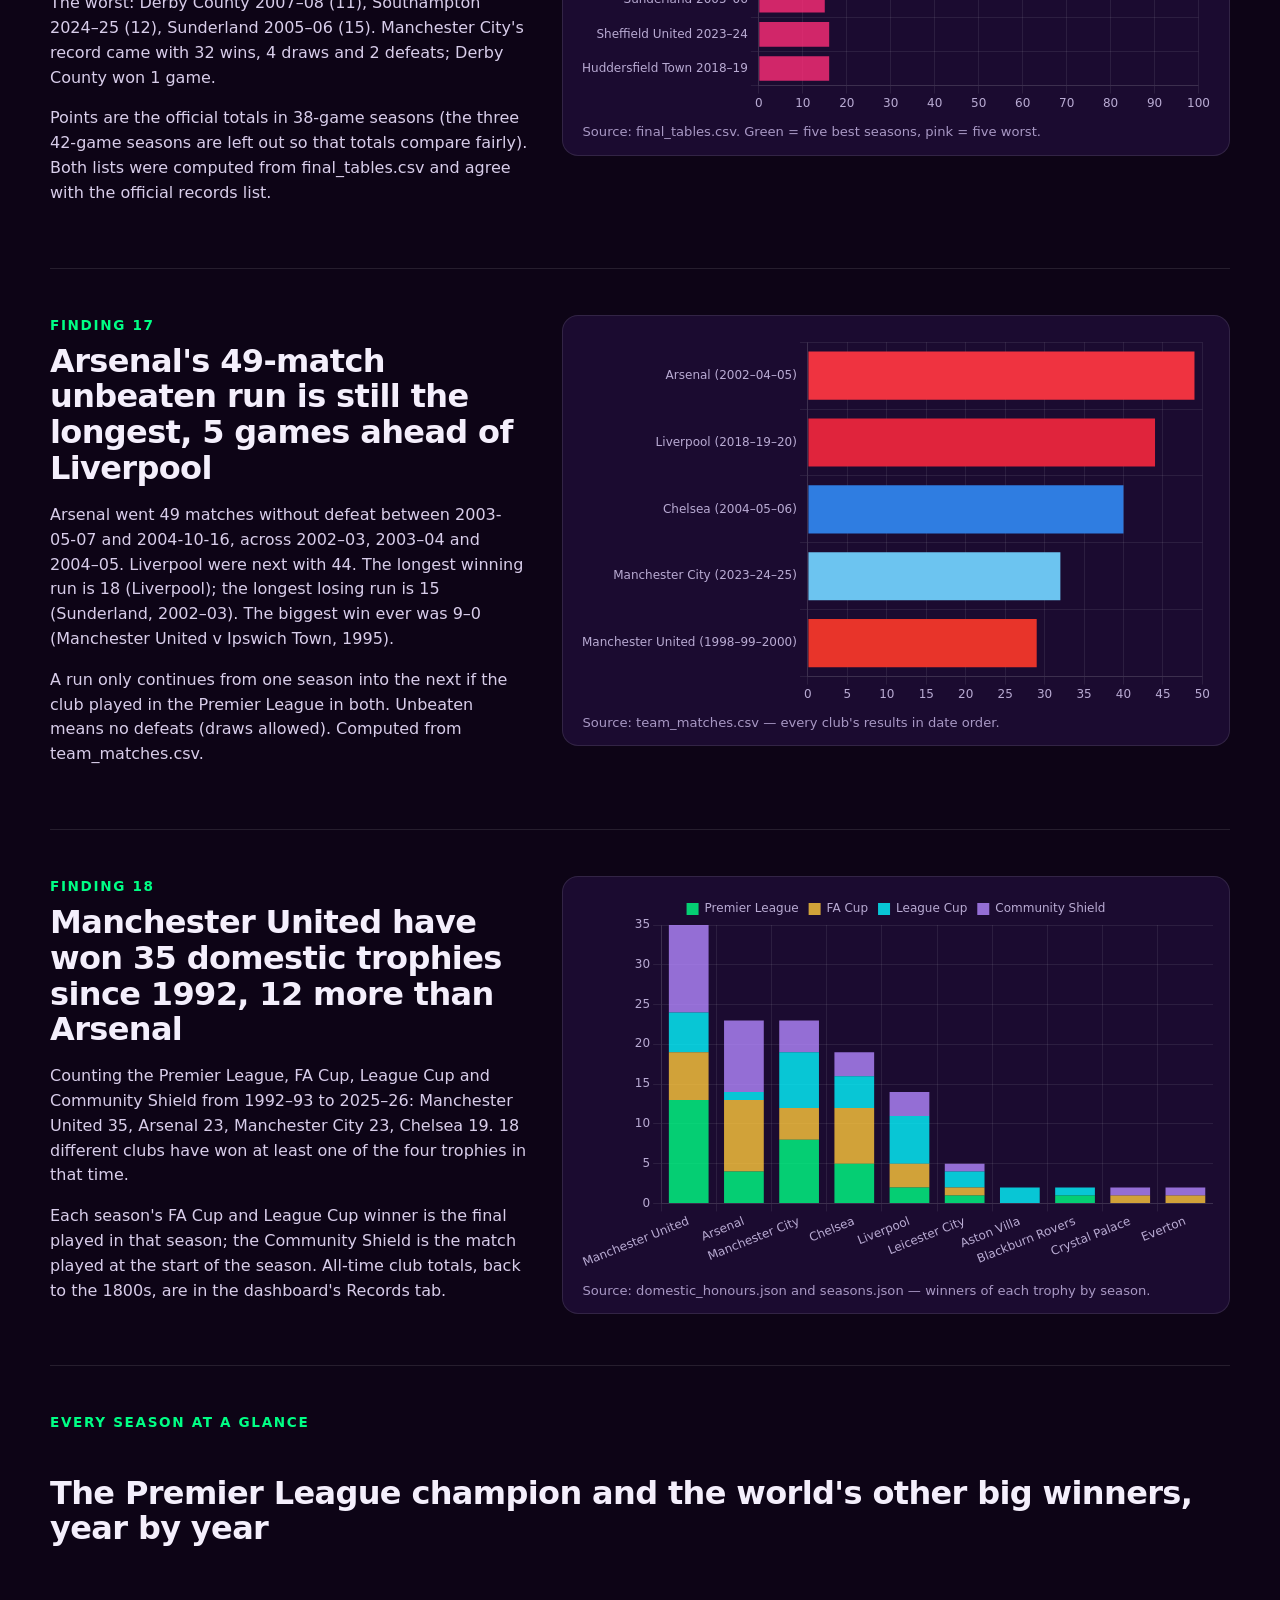
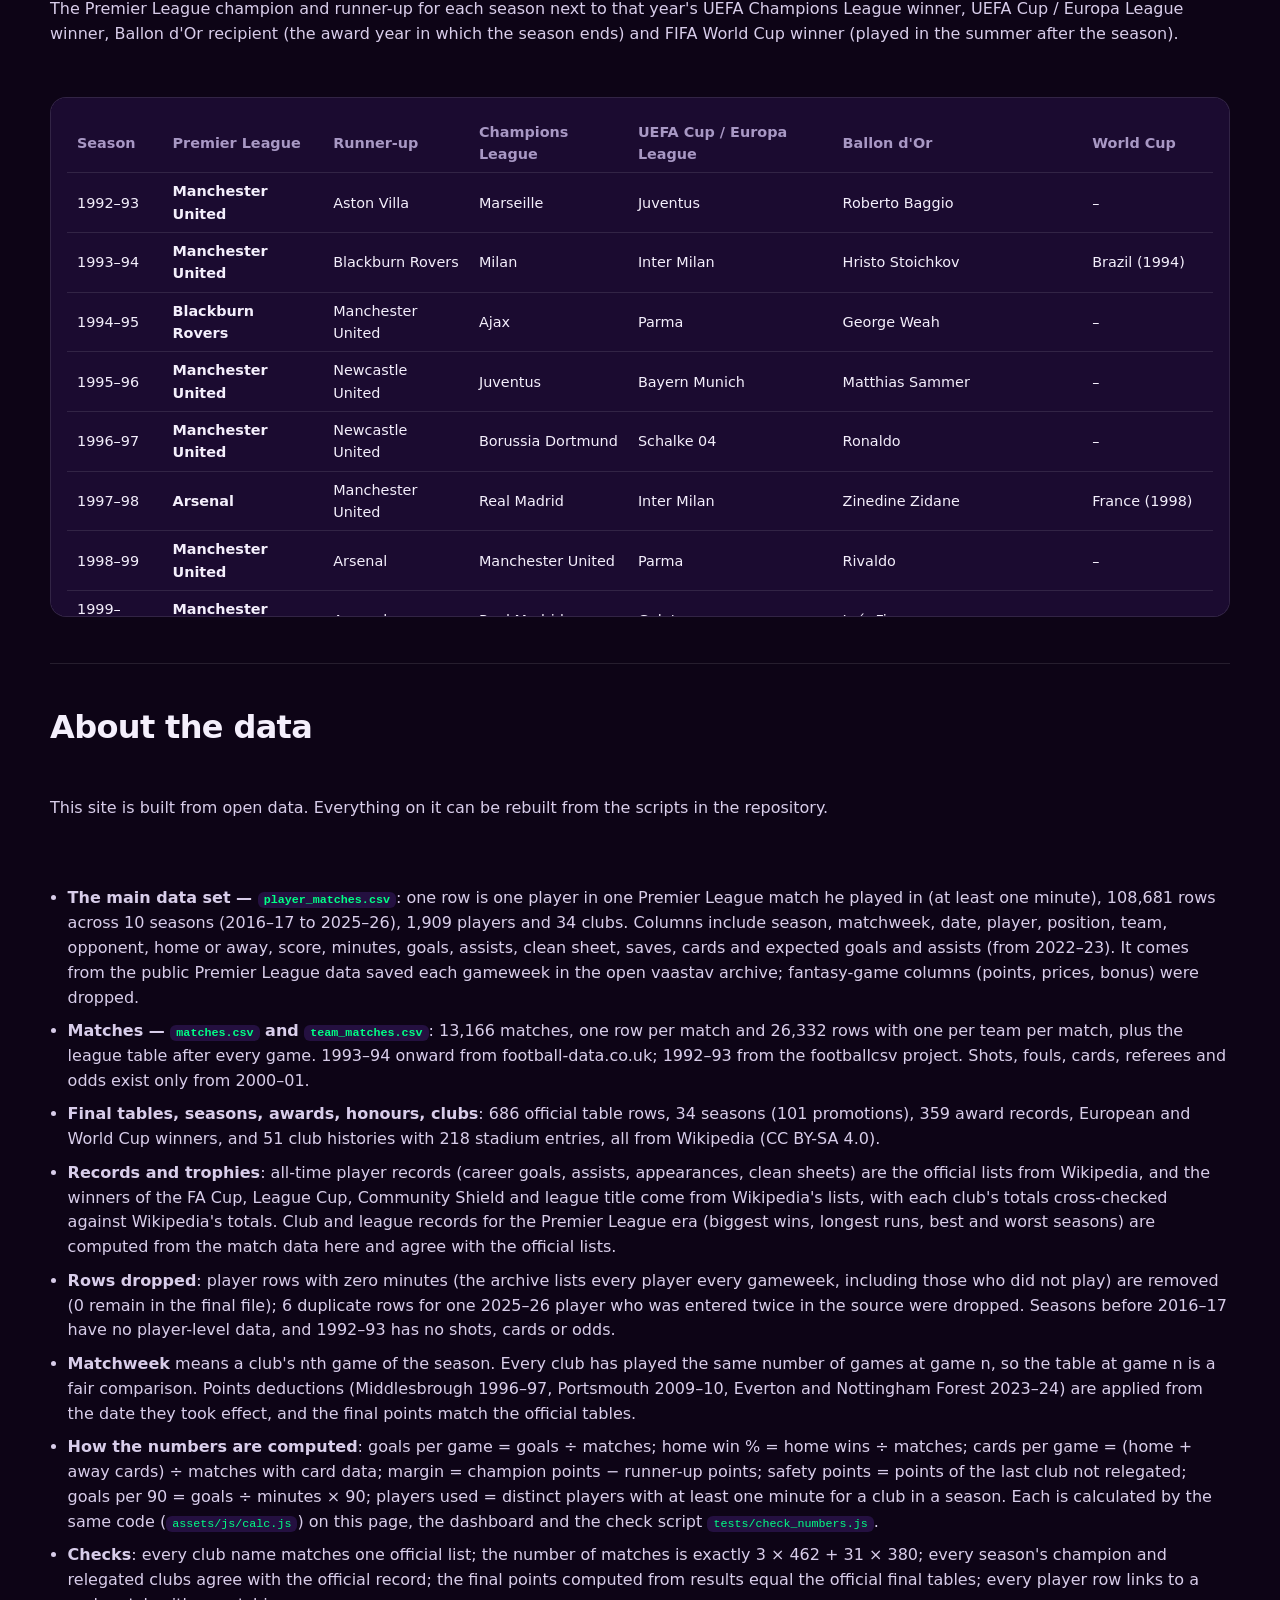
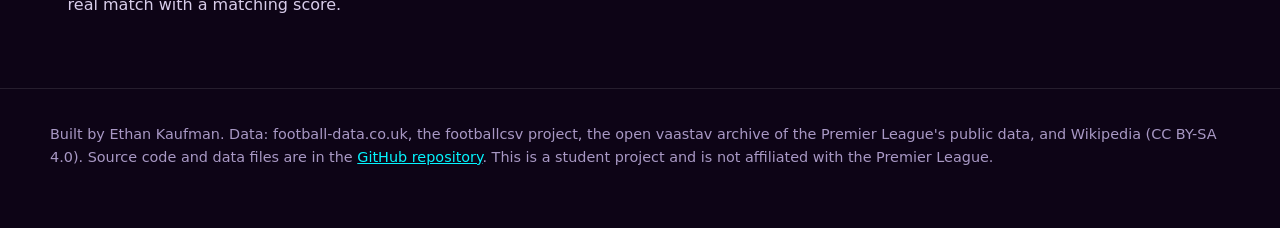
==== commit ec55afb4: "Intro: Puma Stellar Nitro Ultimate ball; nearest-pin picking, club groups, zoom to cursor, London an" ====
--- a/index.html
+++ b/index.html
@@ -19,6 +19,13 @@
         <div id="intro-status" role="status" aria-live="polite"></div>
         <div id="intro-bar-wrap"><div id="intro-bar"></div></div>
         <div id="intro-hint"></div>
+        <div id="intro-tools" class="tools" hidden>
+          <button class="btn small" id="intro-london" type="button">Zoom to London</button>
+          <button class="btn small" id="intro-manc" type="button">Manchester &amp; Liverpool</button>
+          <button class="btn small" id="intro-zin" type="button" aria-label="Zoom in">＋</button>
+          <button class="btn small" id="intro-zout" type="button" aria-label="Zoom out">－</button>
+          <button class="btn small" id="intro-reset" type="button">Reset view</button>
+        </div>
         <div style="display:flex;gap:10px;flex-wrap:wrap;justify-content:center">
           <button class="btn small" id="intro-all" type="button" hidden>Show all 51 clubs</button>
           <button class="btn primary" id="intro-enter" type="button" hidden>Enter the report ↓</button>
@@ -28,6 +35,7 @@
     <div id="club-card" hidden></div>
   </div>
   <div id="intro-tip" hidden></div>
+  <div id="cluster-menu" hidden></div>
 
   <div id="nav"></div>
 
--- a/assets/css/style.css
+++ b/assets/css/style.css
@@ -109,3 +109,59 @@
 #club-card li { margin-bottom: .35em; }
 #club-card li.cur b { color: var(--green); }
 #club-card .x { position: absolute; right: 12px; top: 8px; background: none; border: 0; color: var(--text); font-size: 1.6rem; cursor: pointer; }
+
+/* ---------- dashboard ---------- */
+.dash-head { padding: 34px 0 10px; }
+.dash-head h1 { font-size: clamp(1.8rem, 4vw, 2.8rem); margin-bottom: .2em; }
+.tabs { display: flex; gap: 6px; flex-wrap: wrap; margin: 16px 0 22px; border-bottom: 1px solid var(--line); }
+.tab { appearance: none; background: none; border: 0; color: var(--muted); font: inherit; font-weight: 700; padding: 10px 16px; cursor: pointer; border-bottom: 3px solid transparent; margin-bottom: -1px; }
+.tab:hover { color: var(--text); }
+.tab[aria-selected="true"] { color: var(--text); border-bottom-color: var(--green); }
+.panel[hidden] { display: none; }
+.filters { background: var(--panel); border: 1px solid var(--line); border-radius: var(--radius); padding: 16px; display: grid; grid-template-columns: repeat(auto-fill, minmax(150px, 1fr)); gap: 12px; align-items: end; margin-bottom: 18px; }
+.filters label, .ctl label, .card .ctls label, .row label { display: block; font-size: .72rem; text-transform: uppercase; letter-spacing: .08em; color: var(--muted); margin-bottom: 4px; font-weight: 700; }
+select, input[type="text"], input[type="number"], input[type="search"] { width: 100%; background: var(--panel2); color: var(--text); border: 1px solid var(--line); border-radius: 10px; padding: 8px 10px; font: inherit; font-size: .92rem; }
+select:focus, input:focus { outline: 2px solid var(--green); outline-offset: 1px; }
+.kpis { display: grid; grid-template-columns: repeat(auto-fit, minmax(150px, 1fr)); gap: 12px; margin-bottom: 18px; }
+.kpi { background: linear-gradient(160deg, var(--panel2), var(--panel)); border: 1px solid var(--line); border-radius: 14px; padding: 14px 16px; }
+.kpi .n { font-size: 1.7rem; font-weight: 900; color: var(--green); font-variant-numeric: tabular-nums; letter-spacing: -.02em; }
+.kpi .l { color: var(--muted); font-size: .8rem; }
+.grid2 { display: grid; grid-template-columns: 1fr 1fr; gap: 16px; margin-bottom: 18px; }
+.card { background: var(--panel); border: 1px solid var(--line); border-radius: var(--radius); padding: 14px 16px 12px; min-width: 0; }
+.card h3 { margin: 0 0 8px; font-size: 1rem; }
+.card .ctls { display: flex; gap: 8px; margin-bottom: 8px; flex-wrap: wrap; }
+.card .ctls > div { flex: 1; min-width: 120px; }
+.card canvas { max-height: 330px; }
+.tablewrap { max-height: 460px; overflow: auto; border: 1px solid var(--line); border-radius: 12px; }
+.tablewrap table.plain th { cursor: pointer; user-select: none; }
+.note { color: var(--muted); font-size: .85rem; margin: 6px 2px 14px; }
+.row { display: flex; gap: 12px; flex-wrap: wrap; align-items: end; margin-bottom: 14px; }
+.row > div { min-width: 140px; }
+.row .grow { flex: 1; }
+.chips { display: flex; flex-wrap: wrap; gap: 6px; }
+.chip { background: var(--panel2); border: 1px solid var(--line); border-radius: 99px; padding: 3px 11px; font-size: .85rem; }
+.chip.up { border-color: #00ff8588; } .chip.down { border-color: #ff2d7888; }
+.cardgrid { display: grid; grid-template-columns: repeat(auto-fill, minmax(230px, 1fr)); gap: 14px; }
+.pcard { background: var(--panel); border: 1px solid var(--line); border-radius: 16px; padding: 14px; display: flex; gap: 12px; cursor: pointer; text-align: left; color: var(--text); font: inherit; }
+.pcard:hover { border-color: var(--green); }
+.pcard img, .avatar { width: 62px; height: 78px; object-fit: cover; object-position: top; border-radius: 10px; background: #2d1650; flex: none; }
+.avatar { display: grid; place-items: center; font-weight: 900; font-size: 1.2rem; color: var(--green); }
+.pcard b { display: block; line-height: 1.2; }
+.pcard small { color: var(--muted); display: block; }
+dialog { background: var(--panel); color: var(--text); border: 1px solid var(--line); border-radius: 18px; padding: 22px; width: min(720px, 94vw); }
+dialog::backdrop { background: #000a; }
+.clubhead { border-left: 5px solid var(--green); padding: 6px 12px; background: var(--panel2); border-radius: 10px; margin-bottom: 10px; }
+.clubhead h3 { margin: 0; }
+.cmpgrid { display: grid; grid-template-columns: repeat(auto-fit, minmax(230px, 1fr)); gap: 12px; margin-bottom: 14px; }
+.h2h { display: flex; gap: 12px; align-items: center; justify-content: center; text-align: center; margin: 8px 0 14px; flex-wrap: wrap; }
+.h2h .big { font-size: 2rem; font-weight: 900; }
+.pos-1 { color: var(--gold); font-weight: 800; }
+@media (max-width: 860px) { .grid2 { grid-template-columns: 1fr; } }
+
+.tools { display: flex; gap: 8px; flex-wrap: wrap; justify-content: center; pointer-events: none; }
+.tools[hidden] { display: none; }
+.tools .btn { pointer-events: auto; }
+#cluster-menu { position: fixed; z-index: 140; width: 220px; background: #1b0b30f5; border: 1px solid var(--green); border-radius: 14px; padding: 12px; display: flex; flex-direction: column; gap: 6px; box-shadow: 0 16px 40px #000a; }
+#cluster-menu[hidden] { display: none; }
+#cluster-menu .btn { text-align: left; }
+#intro.zoomed .intro-ui h1, #intro.zoomed .intro-ui h2 { opacity: 0; transition: opacity .5s; }
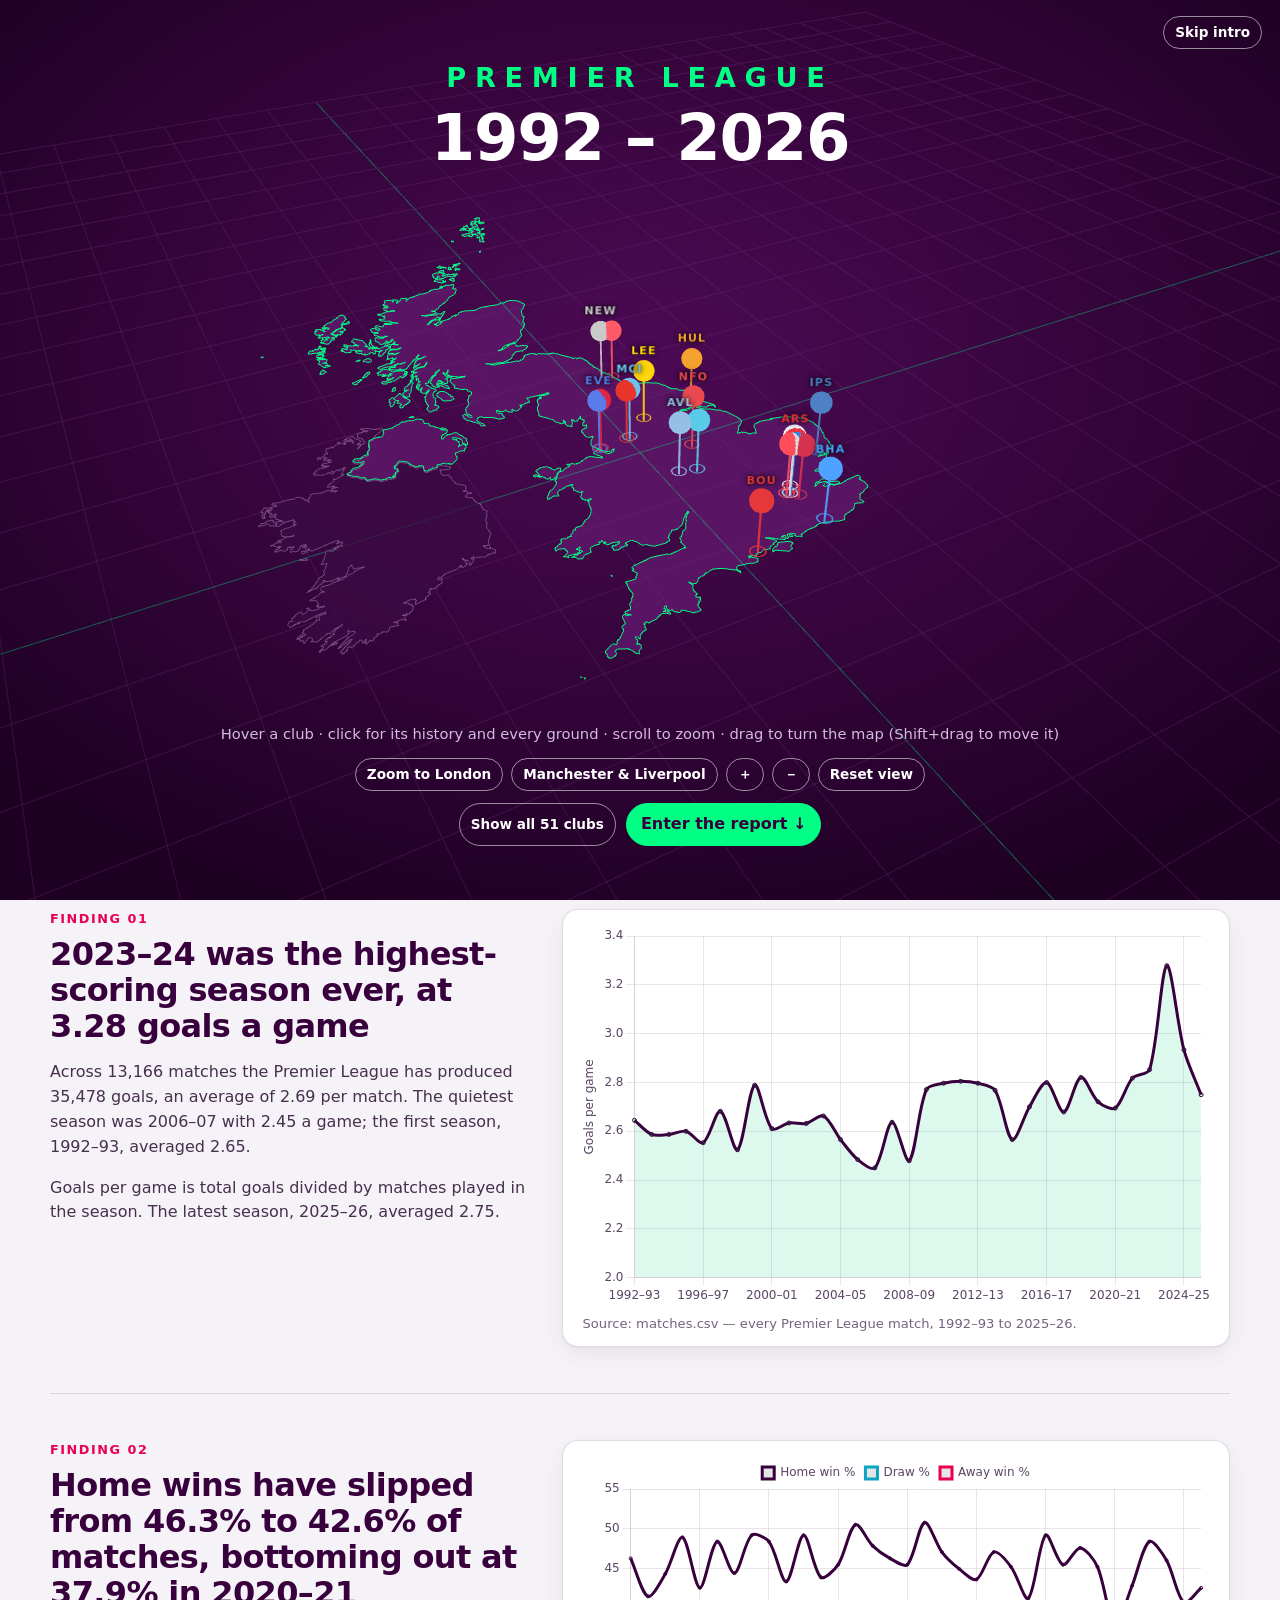
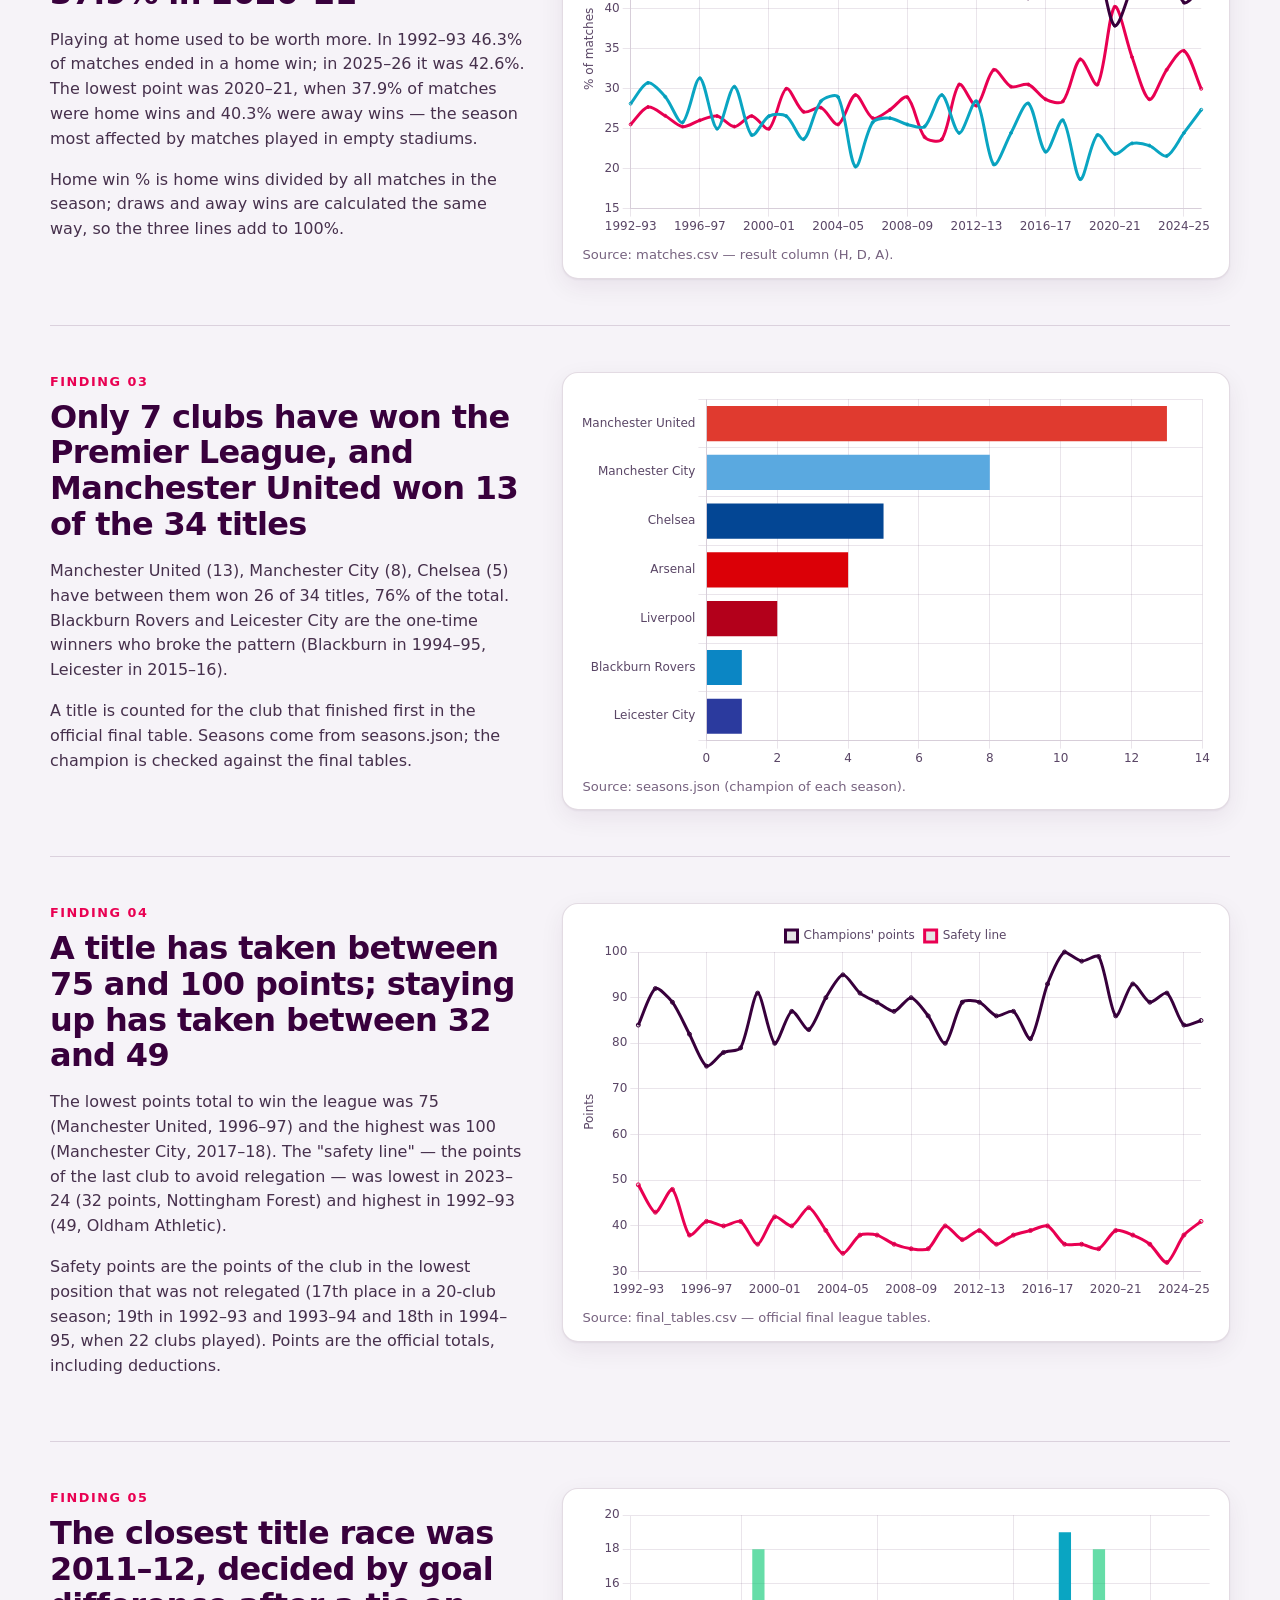
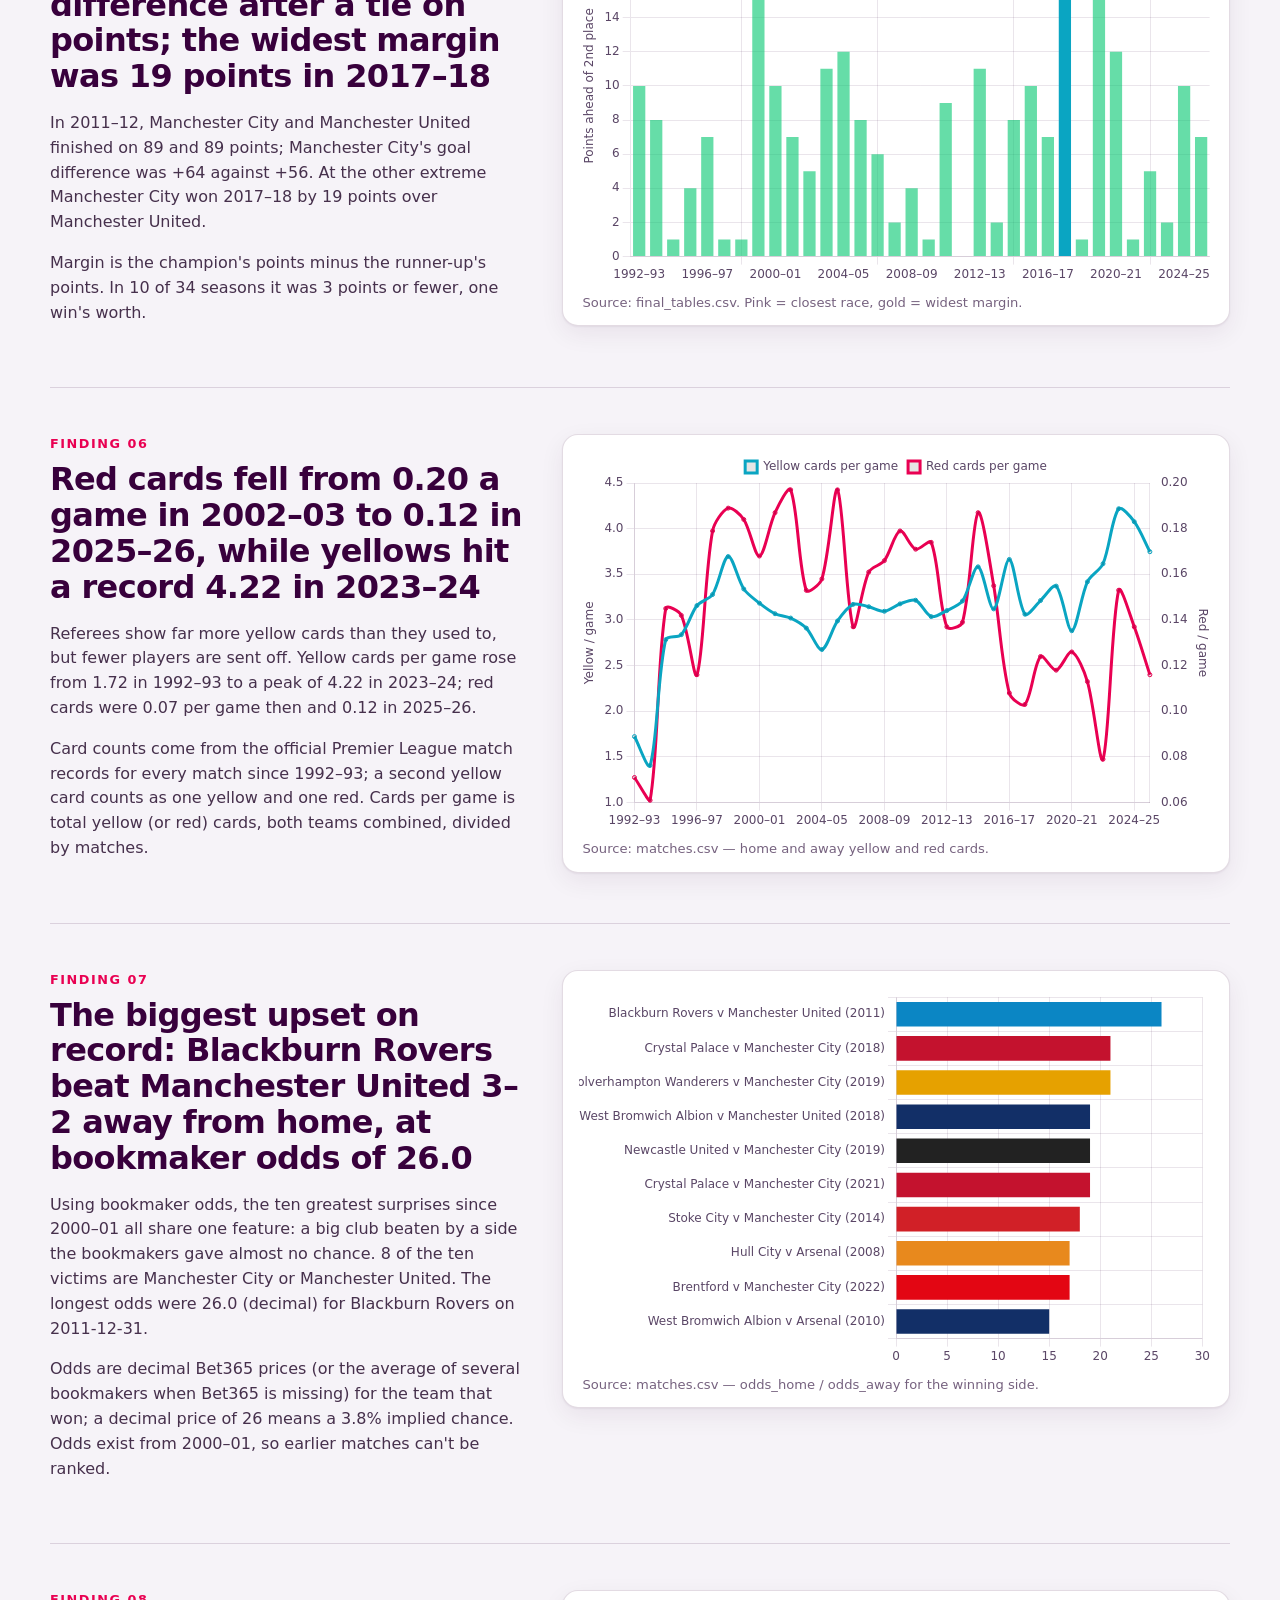
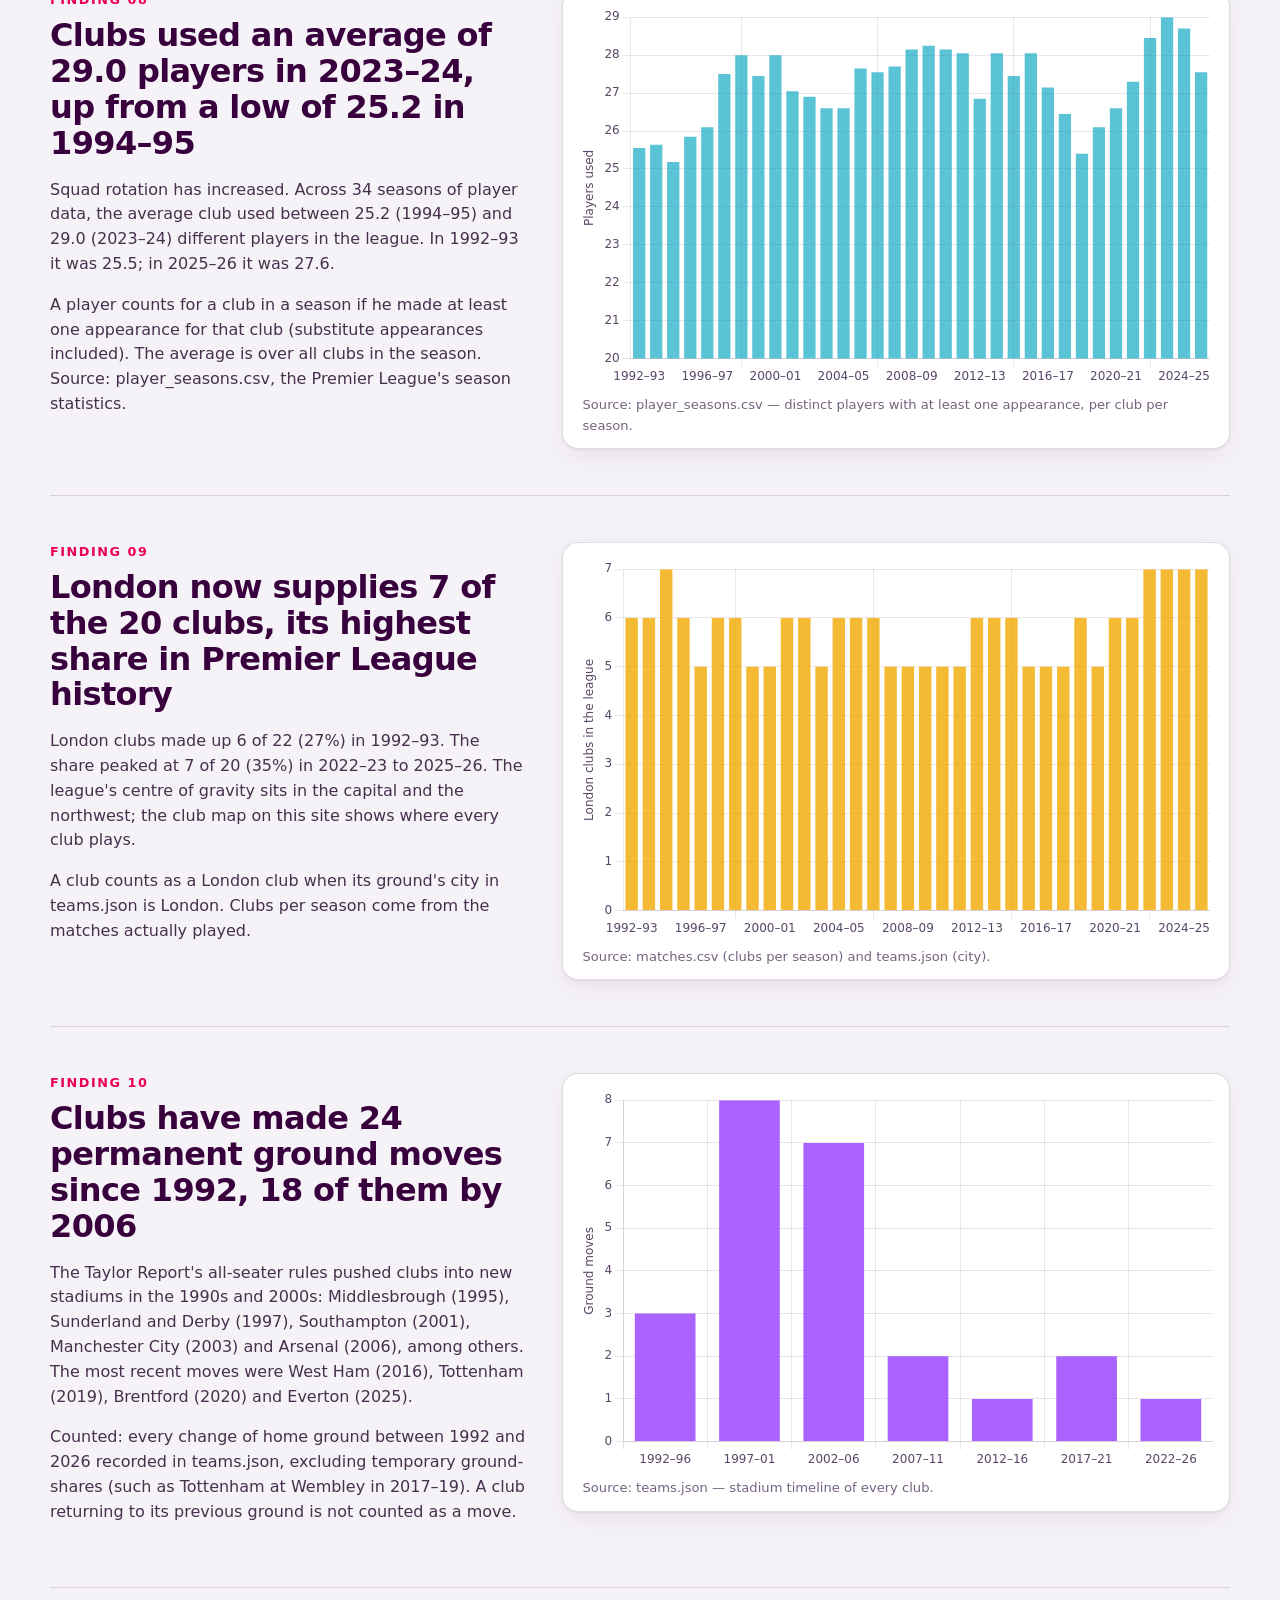
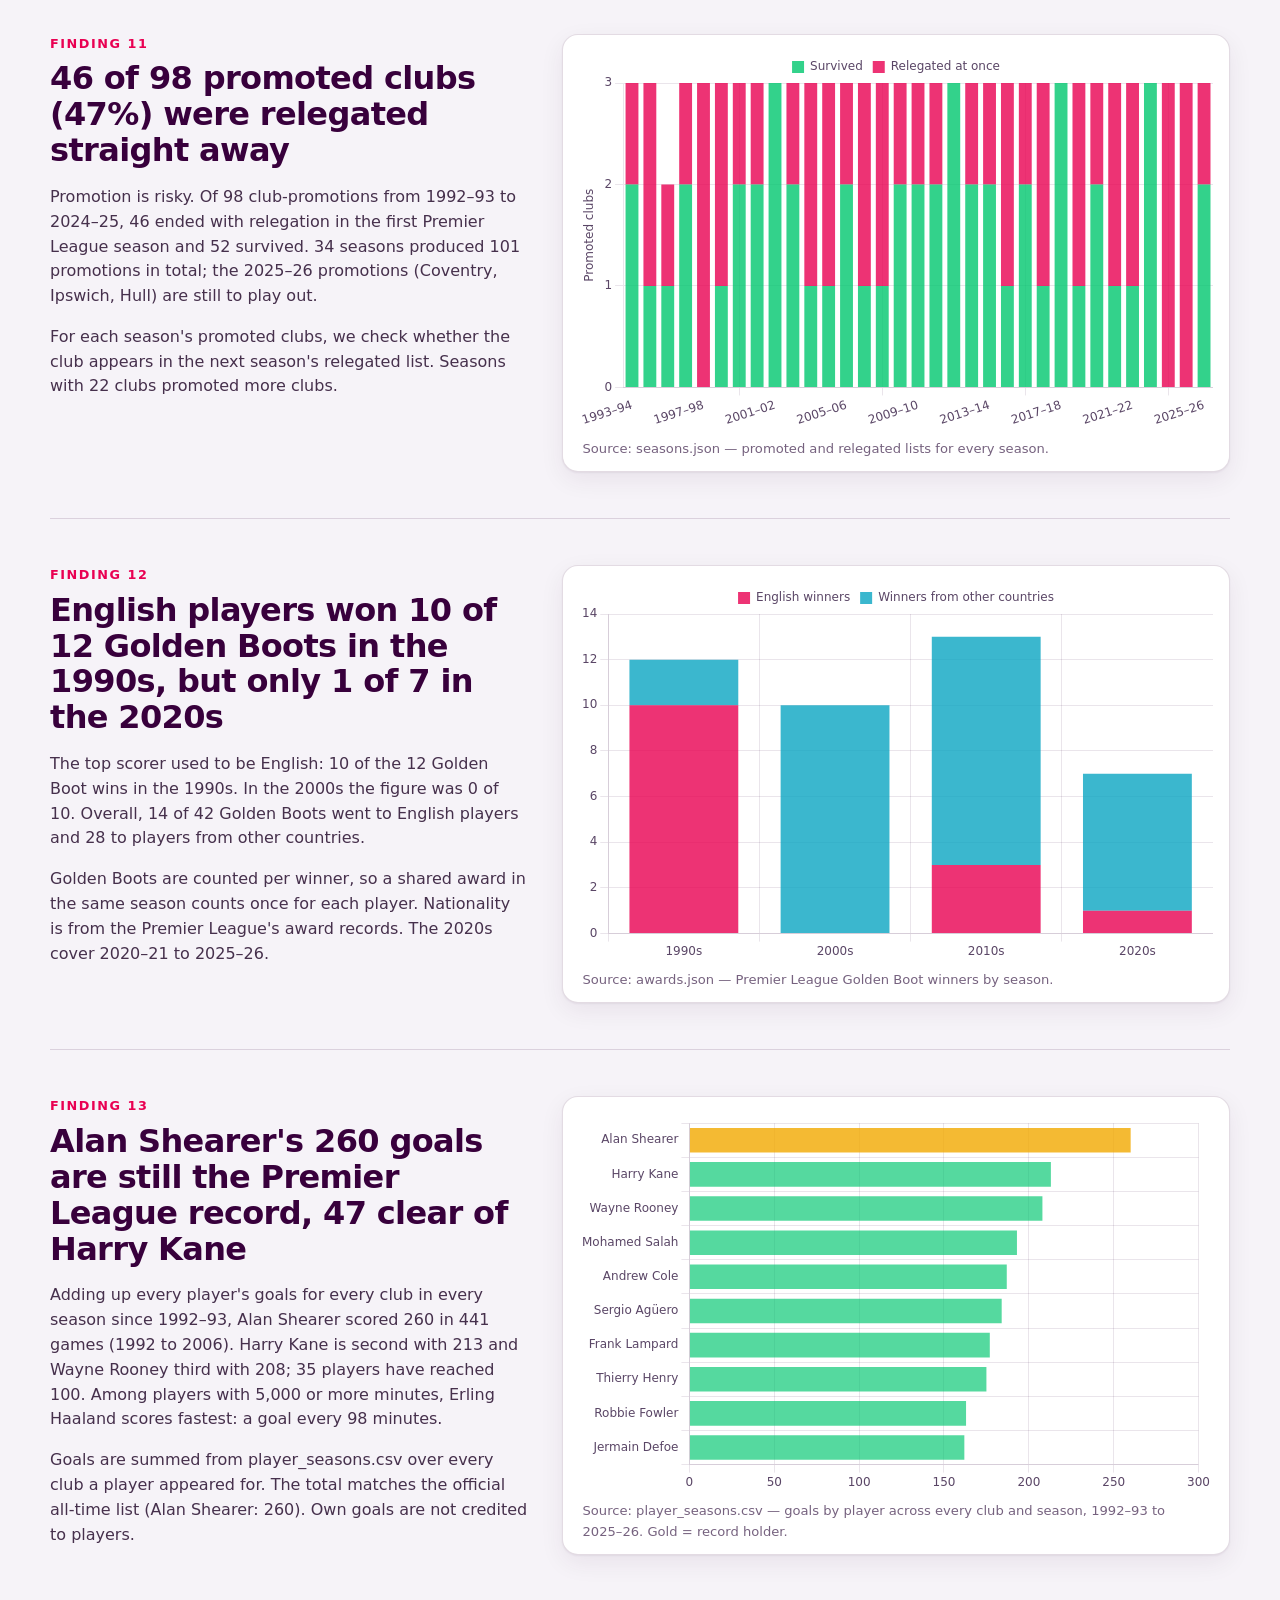
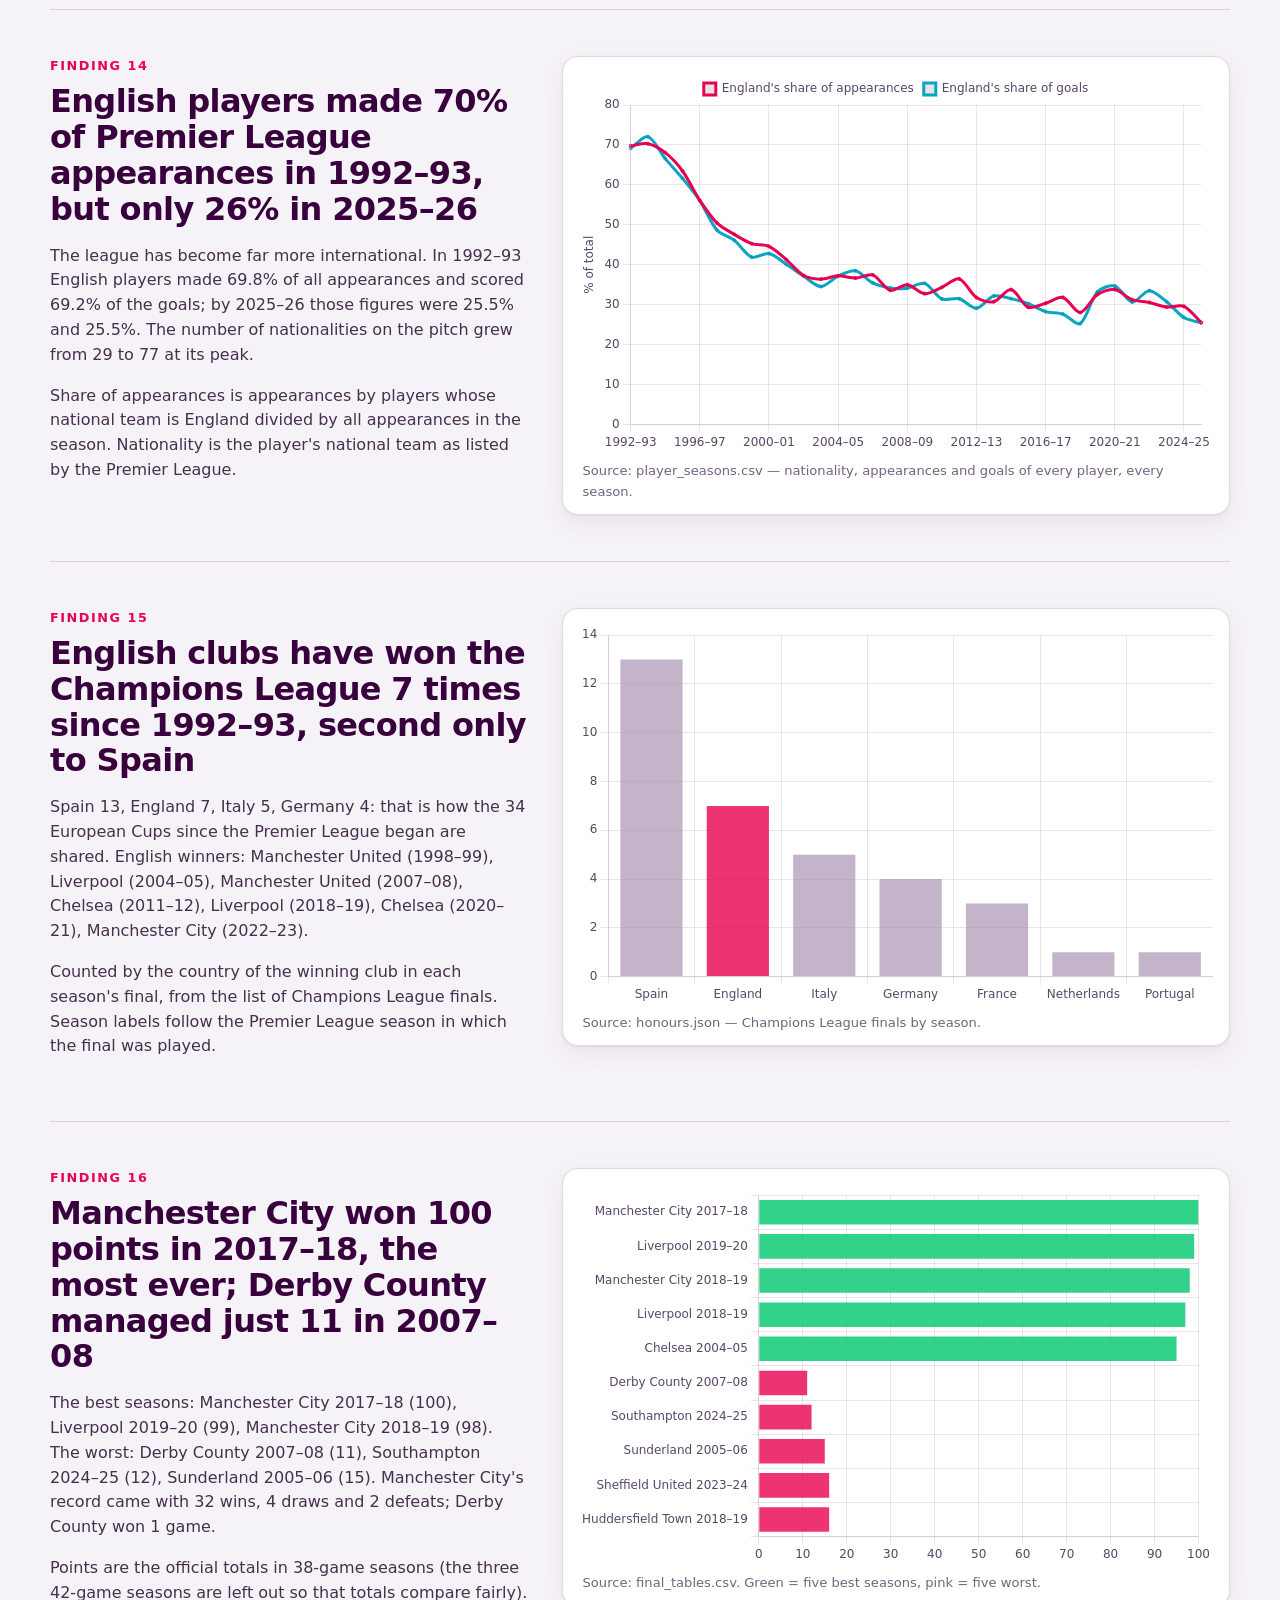
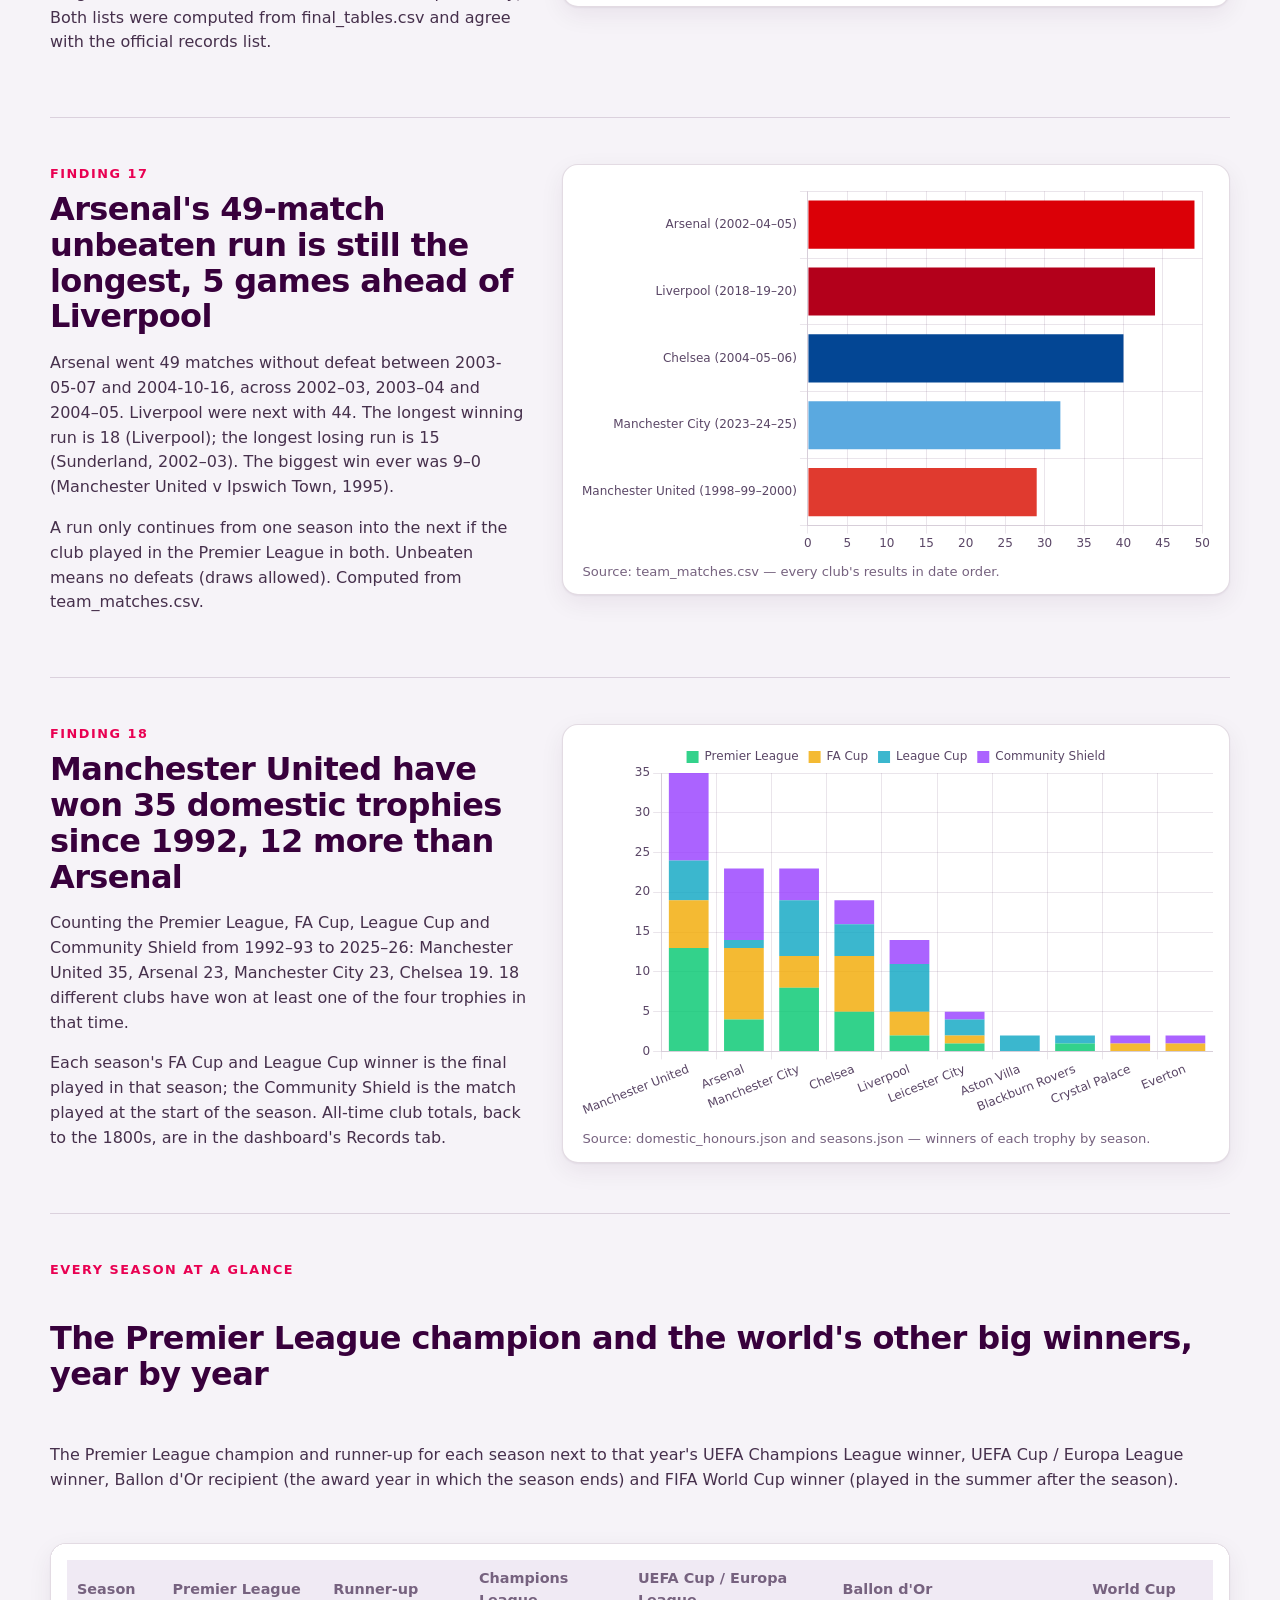
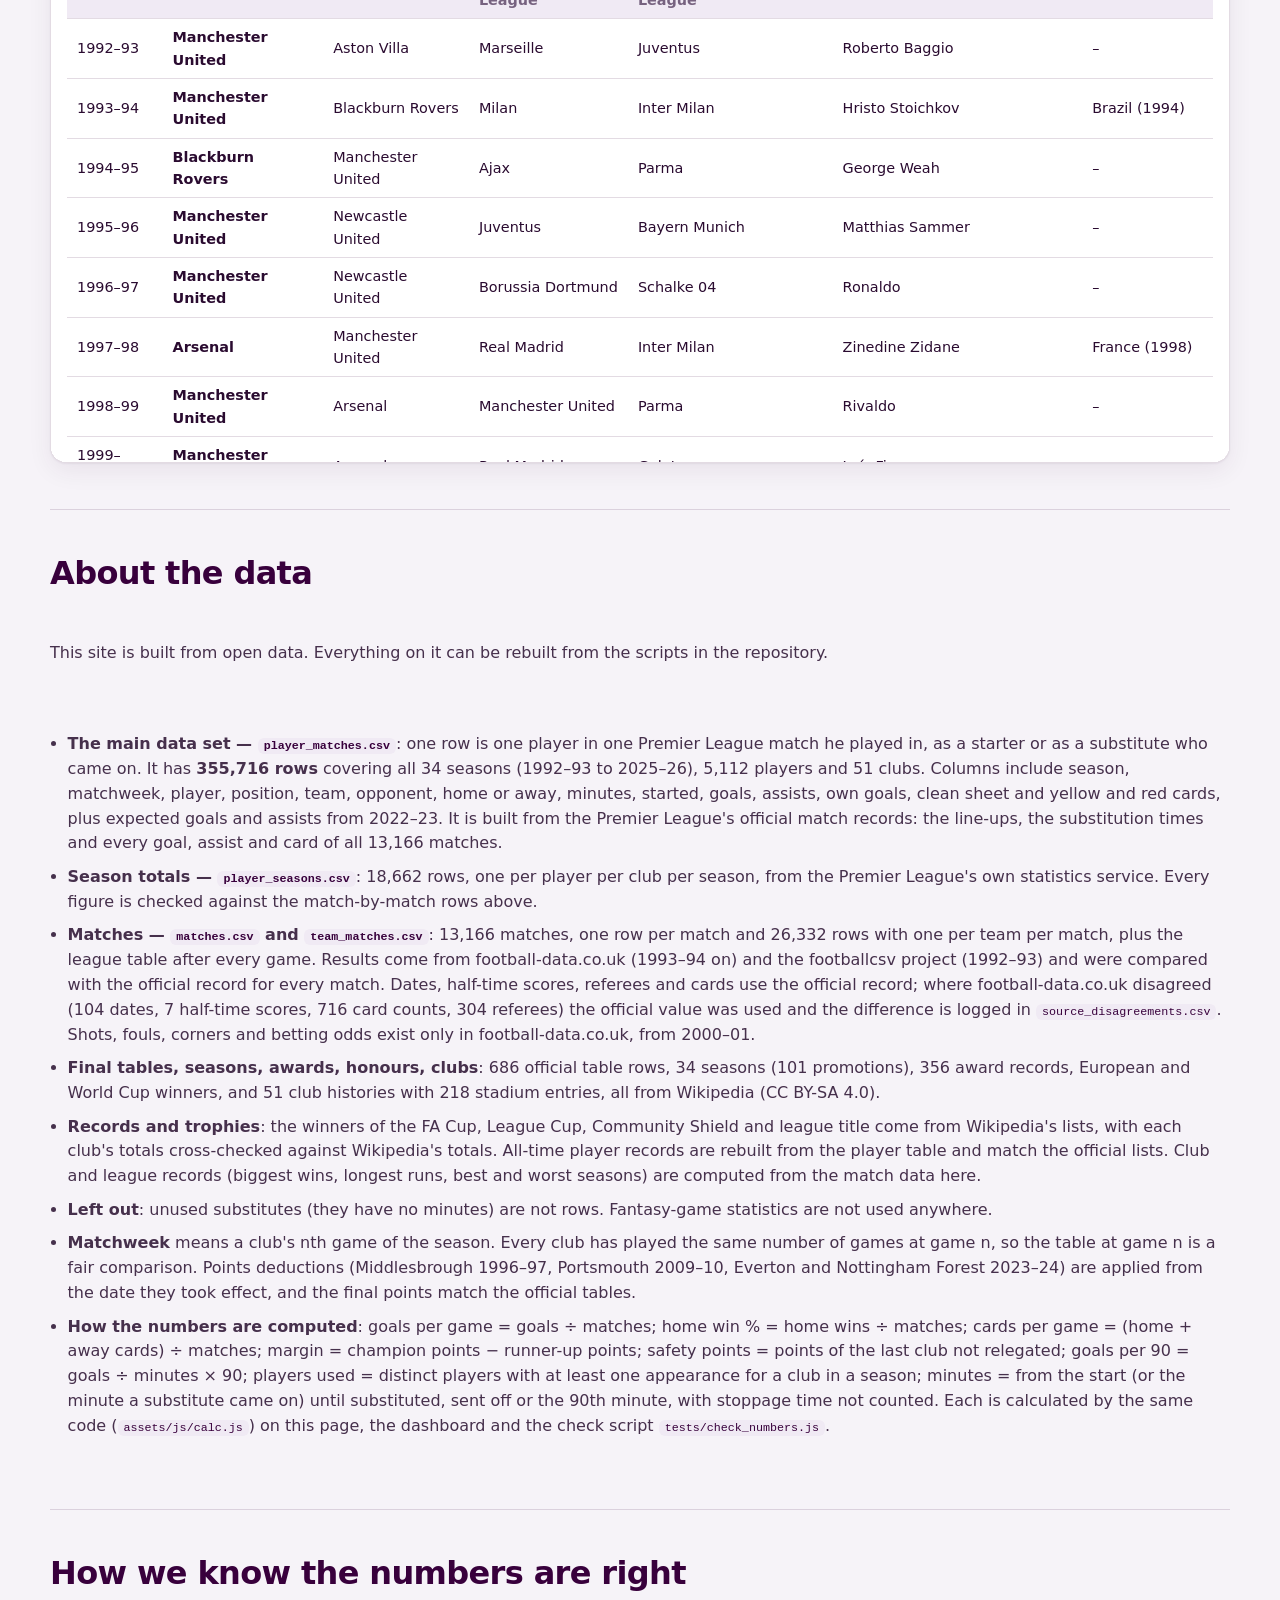
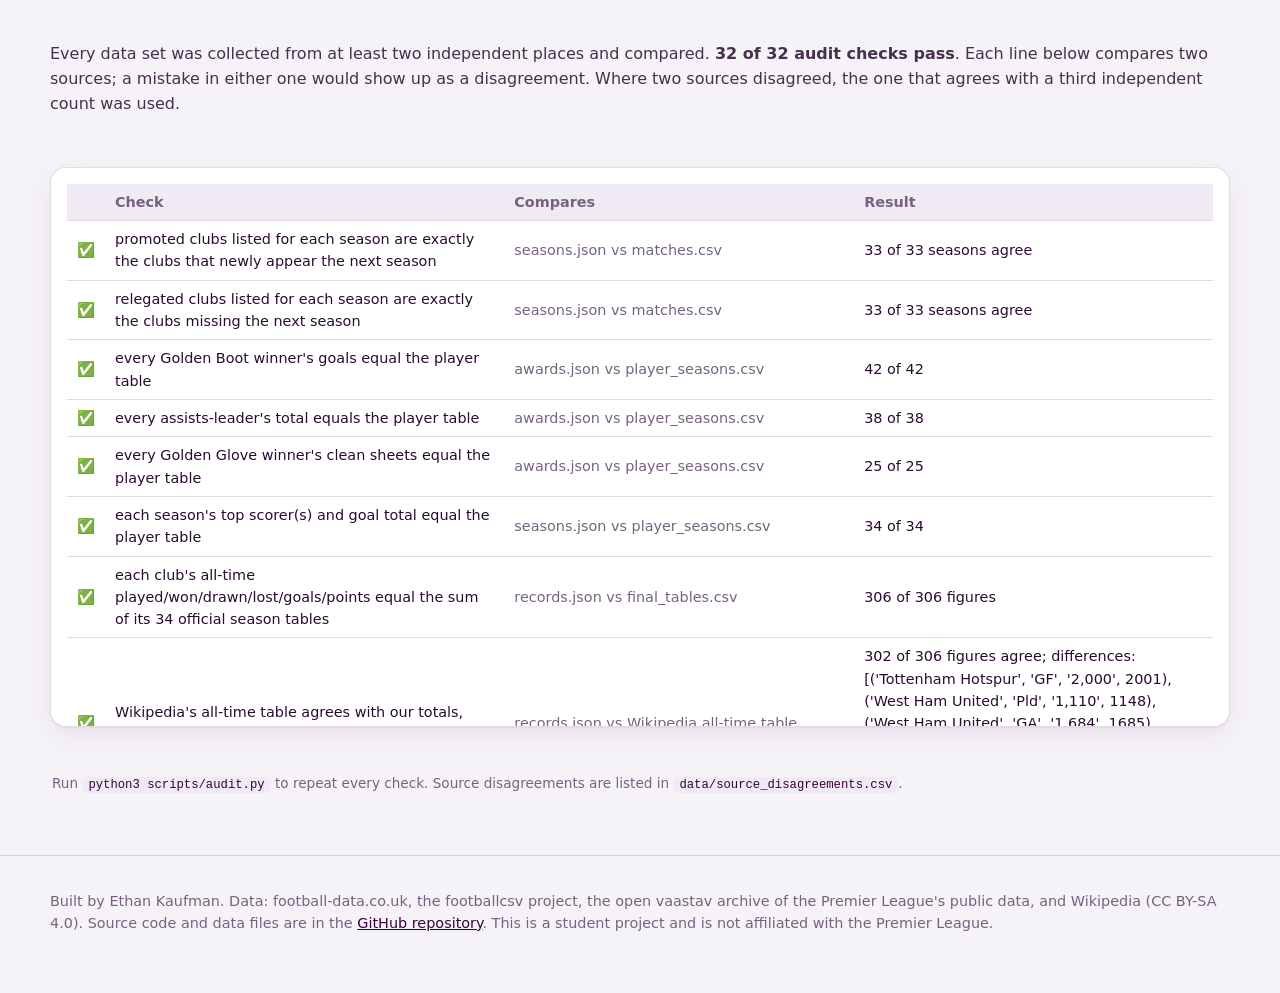
==== commit 3123caea: "Restyle in the Premier League's purple and white; reorganise the dashboard into four sections with s" ====
--- a/index.html
+++ b/index.html
@@ -40,17 +40,18 @@
   <div id="nav"></div>
 
   <main id="report-root" hidden>
-    <header class="hero wrap">
+    <div class="band"><header class="hero wrap">
       <div class="eyebrow">The Report</div>
       <h1>Every Premier League season,<br>1992 to today</h1>
       <div class="byline">By Ethan Kaufman · Financial Data Analytics · Data through the 2025–26 season</div>
       <p class="lead" id="summary"></p>
       <div class="stats" id="stats"></div>
       <p style="margin-top:18px"><a class="btn primary" href="dashboard.html" style="text-decoration:none;display:inline-block">Open the interactive dashboard →</a></p>
-    </header>
+    </header></div>
     <div class="wrap" id="sections"></div>
     <div class="wrap section full" id="honours"></div>
     <div class="wrap section full dataset" id="dataset"></div>
+    <div class="wrap section full dataset" id="quality"></div>
     <footer><div class="wrap">Built by Ethan Kaufman. Data: football-data.co.uk, the footballcsv project, the open vaastav archive of the Premier League's public data, and Wikipedia (CC BY-SA 4.0). Source code and data files are in the
       <a href="https://github.com/ethankaufman/PL-History-Dashboard">GitHub repository</a>. This is a student project and is not affiliated with the Premier League.</div></footer>
   </main>
--- a/assets/css/style.css
+++ b/assets/css/style.css
@@ -1,81 +1,104 @@
-/* Premier League History — shared styles for both pages */
+/* Premier League History — shared styles for both pages.
+   Palette: the Premier League's purple and white, with its green, pink and cyan as accents. */
 :root {
-  --bg: #0d0416;
-  --bg2: #150726;
-  --panel: #1b0b30;
-  --panel2: #241040;
-  --line: rgba(255, 255, 255, 0.10);
-  --text: #f4effc;
-  --muted: #a898c4;
+  --purple: #38003c;
+  --purple-d: #240028;
+  --purple-m: #5b1a66;
+  --violet: #963cff;
+  --pink: #e90052;
   --green: #00ff85;
-  --pink: #ff2d78;
   --cyan: #04f5ff;
-  --gold: #ffc83d;
+  --gold: #f2a900;
+
+  --bg: #f6f3f8;
+  --panel: #ffffff;
+  --panel2: #f0eaf4;
+  --text: #2a0b30;
+  --muted: #76627f;
+  --line: rgba(56, 0, 60, 0.14);
+  --accent: #38003c;          /* accent for text on light surfaces */
+  --on-purple: #ffffff;
   --radius: 16px;
+  --shadow: 0 1px 2px rgba(56, 0, 60, 0.06), 0 8px 24px rgba(56, 0, 60, 0.07);
   --font: "Inter", "Segoe UI", system-ui, -apple-system, "Helvetica Neue", Arial, sans-serif;
 }
+/* dark surfaces (the intro, club cards, hero bands) re-use the same components with these values */
+.dark, #intro, #club-card, #cluster-menu, #intro-tip {
+  --bg: #240028; --panel: #38003c; --panel2: #4a0d50; --text: #ffffff; --muted: #d3bddb;
+  --line: rgba(255, 255, 255, 0.18); --accent: #00ff85; --shadow: none;
+}
+
 * { box-sizing: border-box; }
 html { scroll-behavior: smooth; }
-body {
-  margin: 0; background: radial-gradient(1200px 700px at 80% -10%, #3a0a5e55, transparent 60%),
-    radial-gradient(900px 600px at -10% 20%, #00ff8512, transparent 60%), var(--bg);
-  color: var(--text); font-family: var(--font); line-height: 1.55; -webkit-font-smoothing: antialiased;
-}
-a { color: var(--cyan); }
-h1, h2, h3 { line-height: 1.12; letter-spacing: -0.02em; margin: 0 0 .5em; }
+body { margin: 0; background: var(--bg); color: var(--text); font-family: var(--font); line-height: 1.55; -webkit-font-smoothing: antialiased; }
+a { color: var(--purple); }
+h1, h2, h3 { line-height: 1.12; letter-spacing: -0.02em; margin: 0 0 .5em; color: var(--purple); }
 h1 { font-size: clamp(2.2rem, 5.4vw, 4.2rem); font-weight: 900; }
 h2 { font-size: clamp(1.4rem, 2.8vw, 2rem); font-weight: 800; }
-h3 { font-size: 1.1rem; font-weight: 700; }
-p { margin: 0 0 1em; color: #d8cdea; }
+h3 { font-size: 1.05rem; font-weight: 700; }
+p { margin: 0 0 1em; color: #46304c; }
 .wrap { width: min(1180px, 100% - 40px); margin-inline: auto; }
 .muted { color: var(--muted); }
-.eyebrow { text-transform: uppercase; letter-spacing: .18em; font-size: .75rem; color: var(--green); font-weight: 700; }
+.eyebrow { text-transform: uppercase; letter-spacing: .16em; font-size: .75rem; color: var(--pink); font-weight: 800; }
+
+/* purple bands: the hero and the dashboard header */
+.band { background: radial-gradient(900px 400px at 85% -20%, #963cff55, transparent 60%), linear-gradient(160deg, var(--purple), var(--purple-d)); color: #fff; }
+.band h1, .band h2, .band h3 { color: #fff; }
+.band p, .band .byline, .band .muted { color: #e3d2e9; }
+.band .eyebrow { color: var(--green); }
 
 /* navigation shared by both pages */
-.nav { position: sticky; top: 0; z-index: 50; backdrop-filter: blur(14px); background: #0d0416cc; border-bottom: 1px solid var(--line); }
+.nav { position: sticky; top: 0; z-index: 50; background: var(--purple); border-bottom: 3px solid var(--green); }
 .nav .wrap { display: flex; align-items: center; gap: 22px; height: 58px; }
-.brand { font-weight: 900; letter-spacing: -0.02em; color: var(--text); text-decoration: none; display: flex; align-items: center; gap: 10px; }
-.brand .dot { width: 14px; height: 14px; border-radius: 50%; background: radial-gradient(circle at 35% 30%, #fff, #bbb 55%, #444); box-shadow: 0 0 12px var(--green); }
-.nav a.link { color: var(--muted); text-decoration: none; font-weight: 600; font-size: .95rem; padding: 6px 0; border-bottom: 2px solid transparent; }
-.nav a.link:hover { color: var(--text); }
-.nav a.link.active { color: var(--text); border-bottom-color: var(--green); }
+.brand { font-weight: 900; letter-spacing: -0.02em; color: #fff; text-decoration: none; display: flex; align-items: center; gap: 10px; }
+.brand .dot { width: 14px; height: 14px; border-radius: 50%; background: radial-gradient(circle at 35% 30%, #fff, #e9d9ef 55%, #b58fc0); box-shadow: 0 0 0 2px var(--green); }
+.nav a.link { color: #d9c4e0; text-decoration: none; font-weight: 700; font-size: .95rem; padding: 6px 0; border-bottom: 2px solid transparent; }
+.nav a.link:hover { color: #fff; }
+.nav a.link.active { color: #fff; border-bottom-color: var(--green); }
 .nav .spacer { flex: 1; }
-.btn { appearance: none; border: 1px solid var(--line); background: var(--panel2); color: var(--text); font: inherit; font-weight: 600; padding: 8px 14px; border-radius: 999px; cursor: pointer; }
-.btn:hover { border-color: var(--green); }
-.btn.primary { background: var(--green); color: #07140d; border-color: var(--green); }
+.btn { appearance: none; border: 1.5px solid var(--purple); background: #fff; color: var(--purple); font: inherit; font-weight: 700; padding: 8px 14px; border-radius: 999px; cursor: pointer; }
+.btn:hover { background: var(--purple); color: #fff; }
+.btn.primary { background: var(--green); color: var(--purple); border-color: var(--green); }
+.btn.primary:hover { background: #fff; border-color: #fff; color: var(--purple); }
 .btn.small { padding: 5px 11px; font-size: .85rem; }
+.nav .btn, .dark .btn, #intro .btn, .band .btn { background: transparent; color: #fff; border-color: rgba(255, 255, 255, .55); }
+.nav .btn:hover, .dark .btn:hover, #intro .btn:hover, .band .btn:hover { background: #fff; color: var(--purple); border-color: #fff; }
+#intro .btn.primary, .band .btn.primary { background: var(--green); color: var(--purple); border-color: var(--green); }
 
 /* hero + headline numbers (report) */
-.hero { padding: 64px 0 28px; }
-.hero p.lead { font-size: 1.15rem; max-width: 62ch; color: #e6dcf5; }
-.byline { color: var(--muted); font-size: .95rem; margin-bottom: 18px; }
-.stats { display: grid; grid-template-columns: repeat(auto-fit, minmax(190px, 1fr)); gap: 14px; margin: 26px 0 8px; }
-.stat { background: linear-gradient(160deg, var(--panel2), var(--panel)); border: 1px solid var(--line); border-radius: var(--radius); padding: 18px 18px 16px; }
-.stat .n { font-size: clamp(1.8rem, 3.2vw, 2.5rem); font-weight: 900; letter-spacing: -0.03em; color: var(--green); font-variant-numeric: tabular-nums; }
+.hero { padding: 56px 0 34px; }
+.hero p.lead { font-size: 1.15rem; max-width: 62ch; color: #f1e6f5; }
+.byline { font-size: .95rem; margin-bottom: 18px; }
+.stats { display: grid; grid-template-columns: repeat(auto-fit, minmax(165px, 1fr)); gap: 14px; margin: 26px 0 8px; }
+.stat { background: #fff; border-radius: var(--radius); padding: 18px 18px 16px; box-shadow: var(--shadow); border-bottom: 4px solid var(--green); }
+.stat .n { font-size: clamp(1.8rem, 3.2vw, 2.5rem); font-weight: 900; letter-spacing: -0.03em; color: var(--purple); font-variant-numeric: tabular-nums; }
 .stat .l { color: var(--muted); font-size: .88rem; }
 
 /* report sections */
 .section { padding: 46px 0; border-top: 1px solid var(--line); display: grid; grid-template-columns: 5fr 7fr; gap: 34px; align-items: start; }
-.section .num { color: var(--green); font-weight: 800; font-size: .85rem; letter-spacing: .12em; margin-bottom: 8px; }
-.chartbox { background: var(--panel); border: 1px solid var(--line); border-radius: var(--radius); padding: 16px 16px 12px; }
+.section:first-child { border-top: 0; }
+.section .num { color: var(--pink); font-weight: 800; font-size: .8rem; letter-spacing: .12em; margin-bottom: 8px; }
+.chartbox { background: var(--panel); border: 1px solid var(--line); border-radius: var(--radius); padding: 16px 16px 12px; box-shadow: var(--shadow); }
 .chartbox .cap { color: var(--muted); font-size: .82rem; margin: 8px 4px 0; }
 .chartbox canvas { max-height: 380px; }
 .section.full { grid-template-columns: 1fr; }
 .dataset h2 { margin-top: 0; }
-.dataset ul { color: #d8cdea; padding-left: 1.1em; }
+.dataset ul { color: #46304c; padding-left: 1.1em; }
 .dataset li { margin-bottom: .55em; }
-.dataset code { background: var(--panel2); padding: 1px 6px; border-radius: 6px; font-size: .9em; color: var(--green); }
+.dataset code { background: var(--panel2); padding: 1px 6px; border-radius: 6px; font-size: .9em; color: var(--purple); }
 table.plain { border-collapse: collapse; width: 100%; font-size: .9rem; }
 table.plain th, table.plain td { text-align: left; padding: 7px 10px; border-bottom: 1px solid var(--line); }
-table.plain th { color: var(--muted); font-weight: 600; position: sticky; top: 0; background: var(--panel); }
+table.plain th { color: var(--muted); font-weight: 700; position: sticky; top: 0; background: var(--panel2); z-index: 1; }
 table.plain td.num, table.plain th.num { text-align: right; font-variant-numeric: tabular-nums; }
 footer { border-top: 1px solid var(--line); padding: 34px 0 60px; color: var(--muted); font-size: .9rem; }
 
 /* loading + errors */
-.loading { position: fixed; inset: 0; display: grid; place-items: center; background: var(--bg); z-index: 200; text-align: center; }
-.loading .bar { width: 260px; height: 6px; background: var(--panel2); border-radius: 99px; overflow: hidden; margin: 14px auto 0; }
+.loading { position: fixed; inset: 0; display: grid; place-items: center; background: linear-gradient(160deg, var(--purple), var(--purple-d)); z-index: 200; text-align: center; color: #fff; }
+.loading h2 { color: #fff; }
+.loading .eyebrow { color: var(--green); }
+.loading .bar { width: 260px; height: 6px; background: rgba(255, 255, 255, .2); border-radius: 99px; overflow: hidden; margin: 14px auto 0; }
 .loading .bar i { display: block; height: 100%; width: 0; background: var(--green); transition: width .25s; }
-.error { background: #3a0a1a; border: 1px solid var(--pink); color: #ffd3e2; padding: 14px 18px; border-radius: 12px; }
+.error { background: #ffe6ee; border: 1px solid var(--pink); color: #7a0030; padding: 14px 18px; border-radius: 12px; }
 
 @media (max-width: 860px) {
   .section { grid-template-columns: 1fr; gap: 18px; }
@@ -84,84 +107,102 @@
 
 /* ---------- intro overlay: spinning ball -> exploding -> rotating UK map ---------- */
 body.no-scroll { overflow: hidden; }
-#intro { position: fixed; inset: 0; z-index: 100; background: var(--bg); opacity: 1; transition: opacity .6s ease, visibility 0s; }
+#intro { position: fixed; inset: 0; z-index: 100; background: radial-gradient(900px 600px at 50% 40%, #4d0a55, #1d0022); opacity: 1; transition: opacity .6s ease, visibility 0s; color: #fff; }
 #intro.hidden { opacity: 0; pointer-events: none; visibility: hidden; transition: opacity .6s ease, visibility 0s .6s; }
 #intro canvas { position: absolute; inset: 0; width: 100%; height: 100%; display: block; cursor: grab; touch-action: none; }
 .intro-ui { position: absolute; inset: 0; pointer-events: none; display: flex; flex-direction: column; align-items: center; justify-content: space-between; padding: 7vh 20px 6vh; text-align: center; }
 .intro-ui h2 { margin: 0; font-size: clamp(1.1rem, 3vw, 1.7rem); letter-spacing: .32em; text-transform: uppercase; color: var(--green); font-weight: 800; }
-.intro-ui h1 { margin: .15em 0 0; font-size: clamp(1.8rem, 6vw, 4rem); }
+.intro-ui h1 { margin: .15em 0 0; font-size: clamp(1.8rem, 6vw, 4rem); color: #fff; }
 .intro-bottom { display: flex; flex-direction: column; align-items: center; gap: 12px; pointer-events: none; }
 .intro-bottom .btn, .intro-bottom button { pointer-events: auto; }
-#intro-status { color: #d8cdea; min-height: 1.6em; }
-#intro-bar-wrap { width: min(320px, 70vw); height: 6px; background: #ffffff1a; border-radius: 99px; overflow: hidden; }
+#intro-status { color: #f1e6f5; min-height: 1.6em; }
+#intro-bar-wrap { width: min(320px, 70vw); height: 6px; background: rgba(255, 255, 255, .2); border-radius: 99px; overflow: hidden; }
 #intro-bar { height: 100%; width: 0; background: linear-gradient(90deg, var(--green), var(--cyan)); transition: width .25s; }
-#intro-hint { color: var(--muted); font-size: .92rem; min-height: 1.4em; }
+#intro-hint { color: #d3bddb; font-size: .92rem; min-height: 1.4em; }
 #intro.map #intro-bar-wrap { display: none; }
-#intro.exploding .intro-ui h1, #intro.exploding .intro-ui h2 { opacity: .0; transition: opacity .6s; }
+#intro.exploding .intro-ui h1, #intro.exploding .intro-ui h2 { opacity: 0; transition: opacity .6s; }
+#intro.zoomed .intro-ui h1, #intro.zoomed .intro-ui h2 { opacity: 0; transition: opacity .5s; }
 #intro-skip { position: absolute; right: 18px; top: 16px; z-index: 105; }
 .plabel { position: absolute; left: 0; top: 0; font-weight: 800; font-size: 11px; letter-spacing: .1em; text-shadow: 0 0 6px #000, 0 0 2px #000; pointer-events: none; opacity: 0; transition: opacity .4s; will-change: transform; }
-#intro-tip { position: fixed; z-index: 130; background: #0d0416ee; border: 1px solid var(--green); border-radius: 10px; padding: 8px 12px; font-size: .88rem; pointer-events: none; }
-#club-card { position: absolute; right: 18px; top: 64px; bottom: 18px; width: min(390px, 92vw); overflow: auto; z-index: 110; background: #1b0b30f2; border: 1px solid var(--line); border-radius: 18px; padding: 20px 20px 24px; box-shadow: 0 20px 60px #000a; }
+#intro-tip { position: fixed; z-index: 130; background: #240028f2; border: 1px solid var(--green); border-radius: 10px; padding: 8px 12px; font-size: .88rem; pointer-events: none; color: #fff; }
+#club-card { position: absolute; right: 18px; top: 64px; bottom: 18px; width: min(390px, 92vw); overflow: auto; z-index: 110; background: #2a0030f5; border: 1px solid var(--line); border-radius: 18px; padding: 20px 20px 24px; box-shadow: 0 20px 60px #000a; color: #fff; }
+#club-card p { color: #ecdff1; }
 #club-card[hidden], #intro-tip[hidden] { display: none; }
 #club-card h3 { font-size: 1.6rem; margin: .1em 0 .2em; }
-#club-card h4 { margin: 1.1em 0 .4em; font-size: .85rem; letter-spacing: .12em; text-transform: uppercase; color: var(--muted); }
-#club-card ol { margin: 0; padding-left: 1.2em; font-size: .9rem; color: #d8cdea; }
+#club-card h4 { margin: 1.1em 0 .4em; font-size: .8rem; letter-spacing: .12em; text-transform: uppercase; color: var(--muted); }
+#club-card ol { margin: 0; padding-left: 1.2em; font-size: .9rem; color: #ecdff1; }
 #club-card li { margin-bottom: .35em; }
 #club-card li.cur b { color: var(--green); }
-#club-card .x { position: absolute; right: 12px; top: 8px; background: none; border: 0; color: var(--text); font-size: 1.6rem; cursor: pointer; }
+#club-card .x { position: absolute; right: 12px; top: 8px; background: none; border: 0; color: #fff; font-size: 1.6rem; cursor: pointer; }
+#club-card .eyebrow { color: var(--green); }
+#club-card table.plain th { background: transparent; }
+.tools { display: flex; gap: 8px; flex-wrap: wrap; justify-content: center; pointer-events: none; }
+.tools[hidden] { display: none; }
+.tools .btn { pointer-events: auto; }
+#cluster-menu { position: fixed; z-index: 140; width: 220px; background: #2a0030f8; border: 1px solid var(--green); border-radius: 14px; padding: 12px; display: flex; flex-direction: column; gap: 6px; box-shadow: 0 16px 40px #000a; color: #fff; }
+#cluster-menu[hidden] { display: none; }
+#cluster-menu .btn { text-align: left; }
 
 /* ---------- dashboard ---------- */
-.dash-head { padding: 34px 0 10px; }
+.dash-head { padding: 34px 0 0; }
 .dash-head h1 { font-size: clamp(1.8rem, 4vw, 2.8rem); margin-bottom: .2em; }
-.tabs { display: flex; gap: 6px; flex-wrap: wrap; margin: 16px 0 22px; border-bottom: 1px solid var(--line); }
-.tab { appearance: none; background: none; border: 0; color: var(--muted); font: inherit; font-weight: 700; padding: 10px 16px; cursor: pointer; border-bottom: 3px solid transparent; margin-bottom: -1px; }
-.tab:hover { color: var(--text); }
-.tab[aria-selected="true"] { color: var(--text); border-bottom-color: var(--green); }
+.dash-head .lead { max-width: 70ch; margin-bottom: 18px; }
+.sectiontabs { display: flex; gap: 4px; flex-wrap: wrap; }
+.sectiontab { appearance: none; background: transparent; border: 0; color: #d9c4e0; font: inherit; font-weight: 800; font-size: 1.02rem; padding: 12px 22px; cursor: pointer; border-radius: 12px 12px 0 0; }
+.sectiontab:hover { color: #fff; background: rgba(255, 255, 255, .08); }
+.sectiontab[aria-selected="true"] { background: var(--bg); color: var(--purple); }
+.subnav { display: flex; gap: 8px; flex-wrap: wrap; margin: 22px 0 20px; }
+.pill { appearance: none; border: 1.5px solid var(--line); background: #fff; color: var(--purple); font: inherit; font-weight: 700; padding: 7px 16px; border-radius: 999px; cursor: pointer; }
+.pill:hover { border-color: var(--purple); }
+.pill[aria-selected="true"] { background: var(--purple); border-color: var(--purple); color: #fff; }
 .panel[hidden] { display: none; }
-.filters { background: var(--panel); border: 1px solid var(--line); border-radius: var(--radius); padding: 16px; display: grid; grid-template-columns: repeat(auto-fill, minmax(150px, 1fr)); gap: 12px; align-items: end; margin-bottom: 18px; }
-.filters label, .ctl label, .card .ctls label, .row label { display: block; font-size: .72rem; text-transform: uppercase; letter-spacing: .08em; color: var(--muted); margin-bottom: 4px; font-weight: 700; }
-select, input[type="text"], input[type="number"], input[type="search"] { width: 100%; background: var(--panel2); color: var(--text); border: 1px solid var(--line); border-radius: 10px; padding: 8px 10px; font: inherit; font-size: .92rem; }
-select:focus, input:focus { outline: 2px solid var(--green); outline-offset: 1px; }
-.kpis { display: grid; grid-template-columns: repeat(auto-fit, minmax(150px, 1fr)); gap: 12px; margin-bottom: 18px; }
-.kpi { background: linear-gradient(160deg, var(--panel2), var(--panel)); border: 1px solid var(--line); border-radius: 14px; padding: 14px 16px; }
-.kpi .n { font-size: 1.7rem; font-weight: 900; color: var(--green); font-variant-numeric: tabular-nums; letter-spacing: -.02em; }
+.panel > .intro { color: var(--muted); max-width: 75ch; margin: 0 0 18px; }
+.panel h2 { margin-top: 28px; }
+.panel h2:first-child { margin-top: 0; }
+.filters { background: var(--panel); border: 1px solid var(--line); border-radius: var(--radius); padding: 16px; display: grid; grid-template-columns: repeat(auto-fill, minmax(150px, 1fr)); gap: 12px; align-items: end; margin-bottom: 14px; box-shadow: var(--shadow); }
+.filters .more { display: contents; }
+.filters .more[hidden] { display: none; }
+.filters label, .ctl label, .card .ctls label, .row label { display: block; font-size: .72rem; text-transform: uppercase; letter-spacing: .08em; color: var(--muted); margin-bottom: 4px; font-weight: 800; }
+select, input[type="text"], input[type="number"], input[type="search"] { width: 100%; background: #fff; color: var(--text); border: 1.5px solid var(--line); border-radius: 10px; padding: 8px 10px; font: inherit; font-size: .92rem; }
+select:focus, input:focus { outline: 3px solid var(--violet); outline-offset: 1px; border-color: var(--violet); }
+.kpis { display: grid; grid-template-columns: repeat(auto-fit, minmax(150px, 1fr)); gap: 12px; margin-bottom: 16px; }
+.kpi { background: var(--panel); border: 1px solid var(--line); border-left: 4px solid var(--green); border-radius: 14px; padding: 14px 16px; box-shadow: var(--shadow); }
+.kpi .n { font-size: 1.7rem; font-weight: 900; color: var(--purple); font-variant-numeric: tabular-nums; letter-spacing: -.02em; }
 .kpi .l { color: var(--muted); font-size: .8rem; }
 .grid2 { display: grid; grid-template-columns: 1fr 1fr; gap: 16px; margin-bottom: 18px; }
-.card { background: var(--panel); border: 1px solid var(--line); border-radius: var(--radius); padding: 14px 16px 12px; min-width: 0; }
-.card h3 { margin: 0 0 8px; font-size: 1rem; }
+.card { background: var(--panel); border: 1px solid var(--line); border-radius: var(--radius); padding: 14px 16px 12px; min-width: 0; box-shadow: var(--shadow); }
+.card h3 { margin: 0 0 8px; }
 .card .ctls { display: flex; gap: 8px; margin-bottom: 8px; flex-wrap: wrap; }
 .card .ctls > div { flex: 1; min-width: 120px; }
 .card canvas { max-height: 330px; }
-.tablewrap { max-height: 460px; overflow: auto; border: 1px solid var(--line); border-radius: 12px; }
+.tablewrap { max-height: 460px; overflow: auto; border: 1px solid var(--line); border-radius: 12px; background: #fff; }
 .tablewrap table.plain th { cursor: pointer; user-select: none; }
 .note { color: var(--muted); font-size: .85rem; margin: 6px 2px 14px; }
 .row { display: flex; gap: 12px; flex-wrap: wrap; align-items: end; margin-bottom: 14px; }
 .row > div { min-width: 140px; }
 .row .grow { flex: 1; }
 .chips { display: flex; flex-wrap: wrap; gap: 6px; }
-.chip { background: var(--panel2); border: 1px solid var(--line); border-radius: 99px; padding: 3px 11px; font-size: .85rem; }
-.chip.up { border-color: #00ff8588; } .chip.down { border-color: #ff2d7888; }
+.chip { background: var(--panel2); border: 1px solid var(--line); border-radius: 99px; padding: 3px 11px; font-size: .85rem; color: var(--text); }
+.chip.up { background: #e3fff1; border-color: #00c76f; color: #00391f; }
+.chip.down { background: #ffe6ee; border-color: var(--pink); color: #66002a; }
+#club-card .chip, #cluster-menu .chip { background: #4a0d50; color: #fff; }
+#club-card .chip.up { background: #003d24; border-color: var(--green); color: #d9ffe9; }
 .cardgrid { display: grid; grid-template-columns: repeat(auto-fill, minmax(230px, 1fr)); gap: 14px; }
-.pcard { background: var(--panel); border: 1px solid var(--line); border-radius: 16px; padding: 14px; display: flex; gap: 12px; cursor: pointer; text-align: left; color: var(--text); font: inherit; }
-.pcard:hover { border-color: var(--green); }
-.pcard img, .avatar { width: 62px; height: 78px; object-fit: cover; object-position: top; border-radius: 10px; background: #2d1650; flex: none; }
-.avatar { display: grid; place-items: center; font-weight: 900; font-size: 1.2rem; color: var(--green); }
-.pcard b { display: block; line-height: 1.2; }
+.pcard { background: var(--panel); border: 1px solid var(--line); border-radius: 16px; padding: 14px; display: flex; gap: 12px; cursor: pointer; text-align: left; color: var(--text); font: inherit; box-shadow: var(--shadow); }
+.pcard:hover { border-color: var(--purple); }
+.pcard img, .avatar { width: 62px; height: 78px; object-fit: cover; object-position: top; border-radius: 10px; background: var(--panel2); flex: none; }
+.avatar { display: grid; place-items: center; font-weight: 900; font-size: 1.2rem; color: var(--purple); }
+.pcard b { display: block; line-height: 1.2; color: var(--purple); }
 .pcard small { color: var(--muted); display: block; }
-dialog { background: var(--panel); color: var(--text); border: 1px solid var(--line); border-radius: 18px; padding: 22px; width: min(720px, 94vw); }
-dialog::backdrop { background: #000a; }
-.clubhead { border-left: 5px solid var(--green); padding: 6px 12px; background: var(--panel2); border-radius: 10px; margin-bottom: 10px; }
+dialog { background: #fff; color: var(--text); border: 0; border-radius: 18px; padding: 22px; width: min(720px, 94vw); box-shadow: 0 30px 80px rgba(36, 0, 40, .5); }
+dialog::backdrop { background: rgba(36, 0, 40, .65); }
+.clubhead { border-left: 5px solid var(--purple); padding: 6px 12px; background: var(--panel2); border-radius: 10px; margin-bottom: 10px; }
 .clubhead h3 { margin: 0; }
 .cmpgrid { display: grid; grid-template-columns: repeat(auto-fit, minmax(230px, 1fr)); gap: 12px; margin-bottom: 14px; }
 .h2h { display: flex; gap: 12px; align-items: center; justify-content: center; text-align: center; margin: 8px 0 14px; flex-wrap: wrap; }
 .h2h .big { font-size: 2rem; font-weight: 900; }
-.pos-1 { color: var(--gold); font-weight: 800; }
-@media (max-width: 860px) { .grid2 { grid-template-columns: 1fr; } }
-
-.tools { display: flex; gap: 8px; flex-wrap: wrap; justify-content: center; pointer-events: none; }
-.tools[hidden] { display: none; }
-.tools .btn { pointer-events: auto; }
-#cluster-menu { position: fixed; z-index: 140; width: 220px; background: #1b0b30f5; border: 1px solid var(--green); border-radius: 14px; padding: 12px; display: flex; flex-direction: column; gap: 6px; box-shadow: 0 16px 40px #000a; }
-#cluster-menu[hidden] { display: none; }
-#cluster-menu .btn { text-align: left; }
-#intro.zoomed .intro-ui h1, #intro.zoomed .intro-ui h2 { opacity: 0; transition: opacity .5s; }
+.pos-1 { color: var(--pink); font-weight: 800; }
+details.more-details { margin-bottom: 14px; }
+details.more-details summary { cursor: pointer; font-weight: 800; color: var(--purple); padding: 8px 0; }
+@media (max-width: 860px) { .grid2 { grid-template-columns: 1fr; } .sectiontab { padding: 10px 14px; } }
+input[type="range"] { accent-color: var(--purple); }
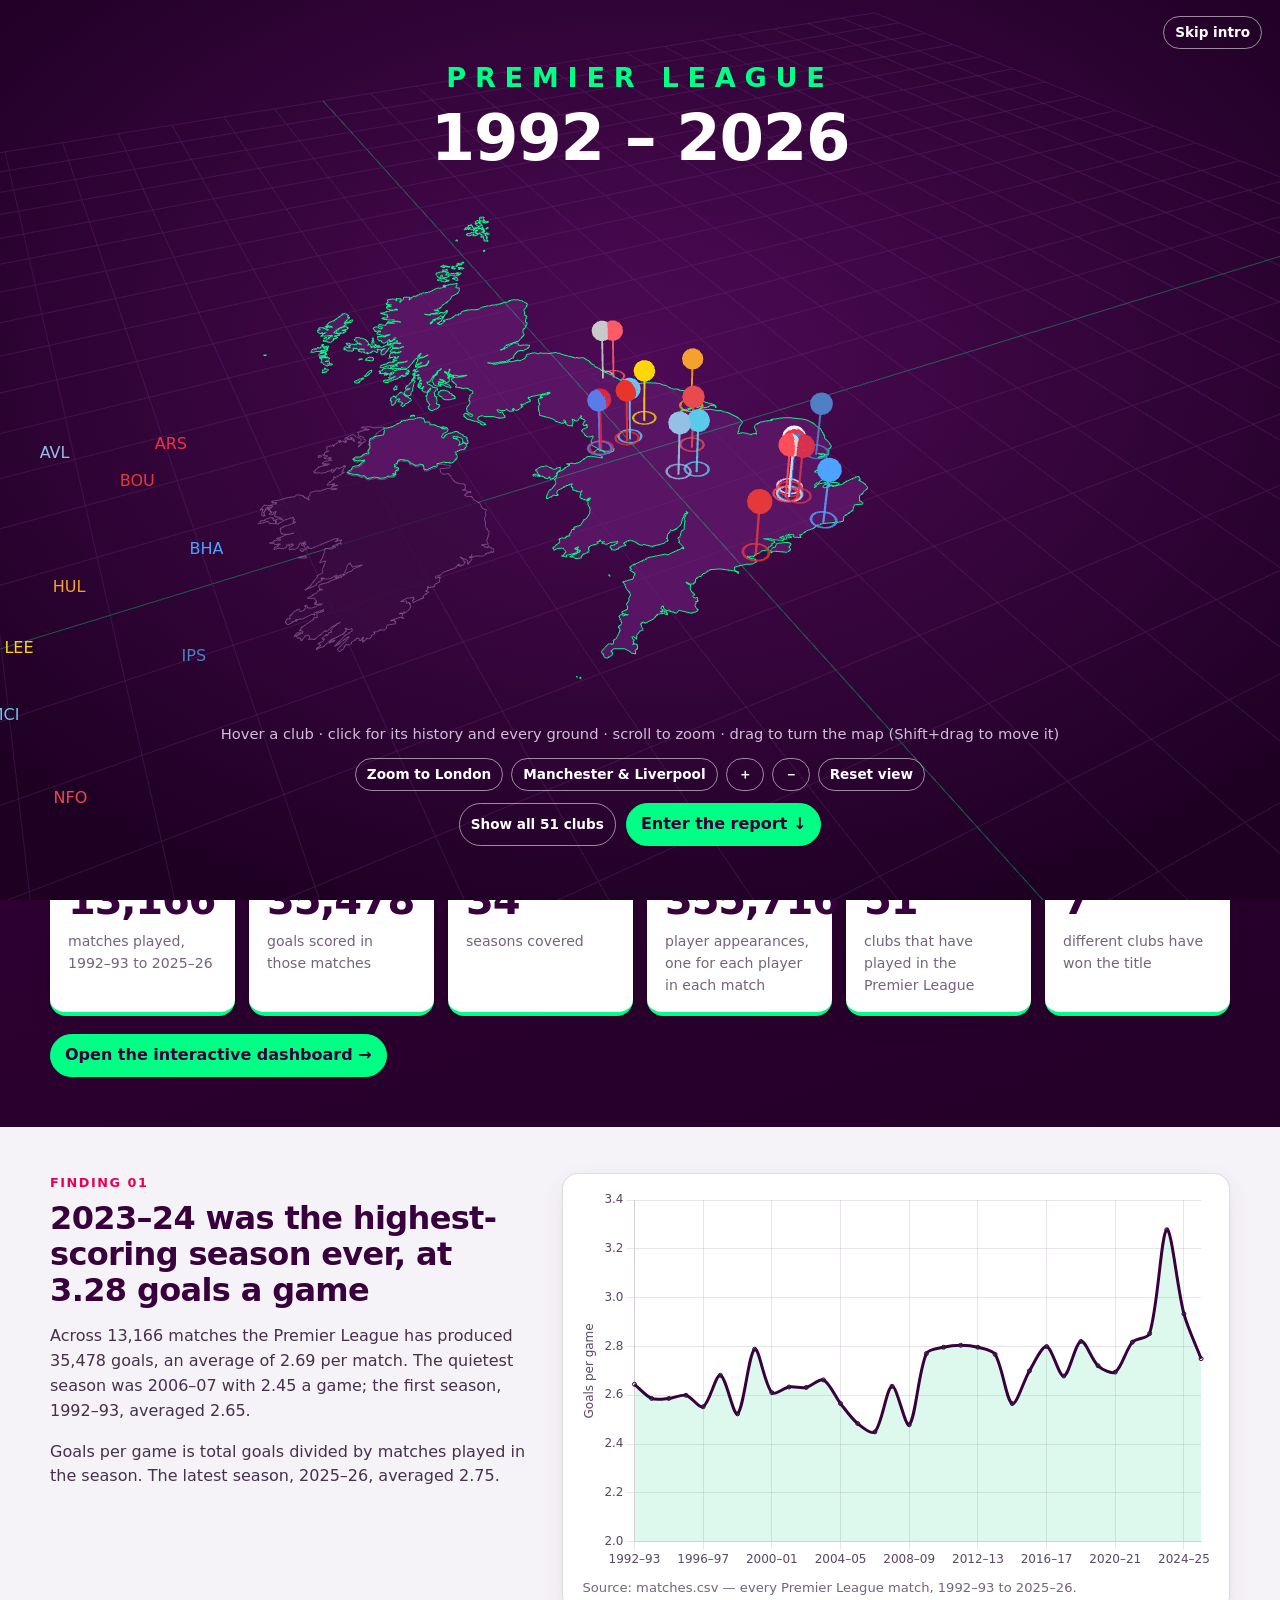
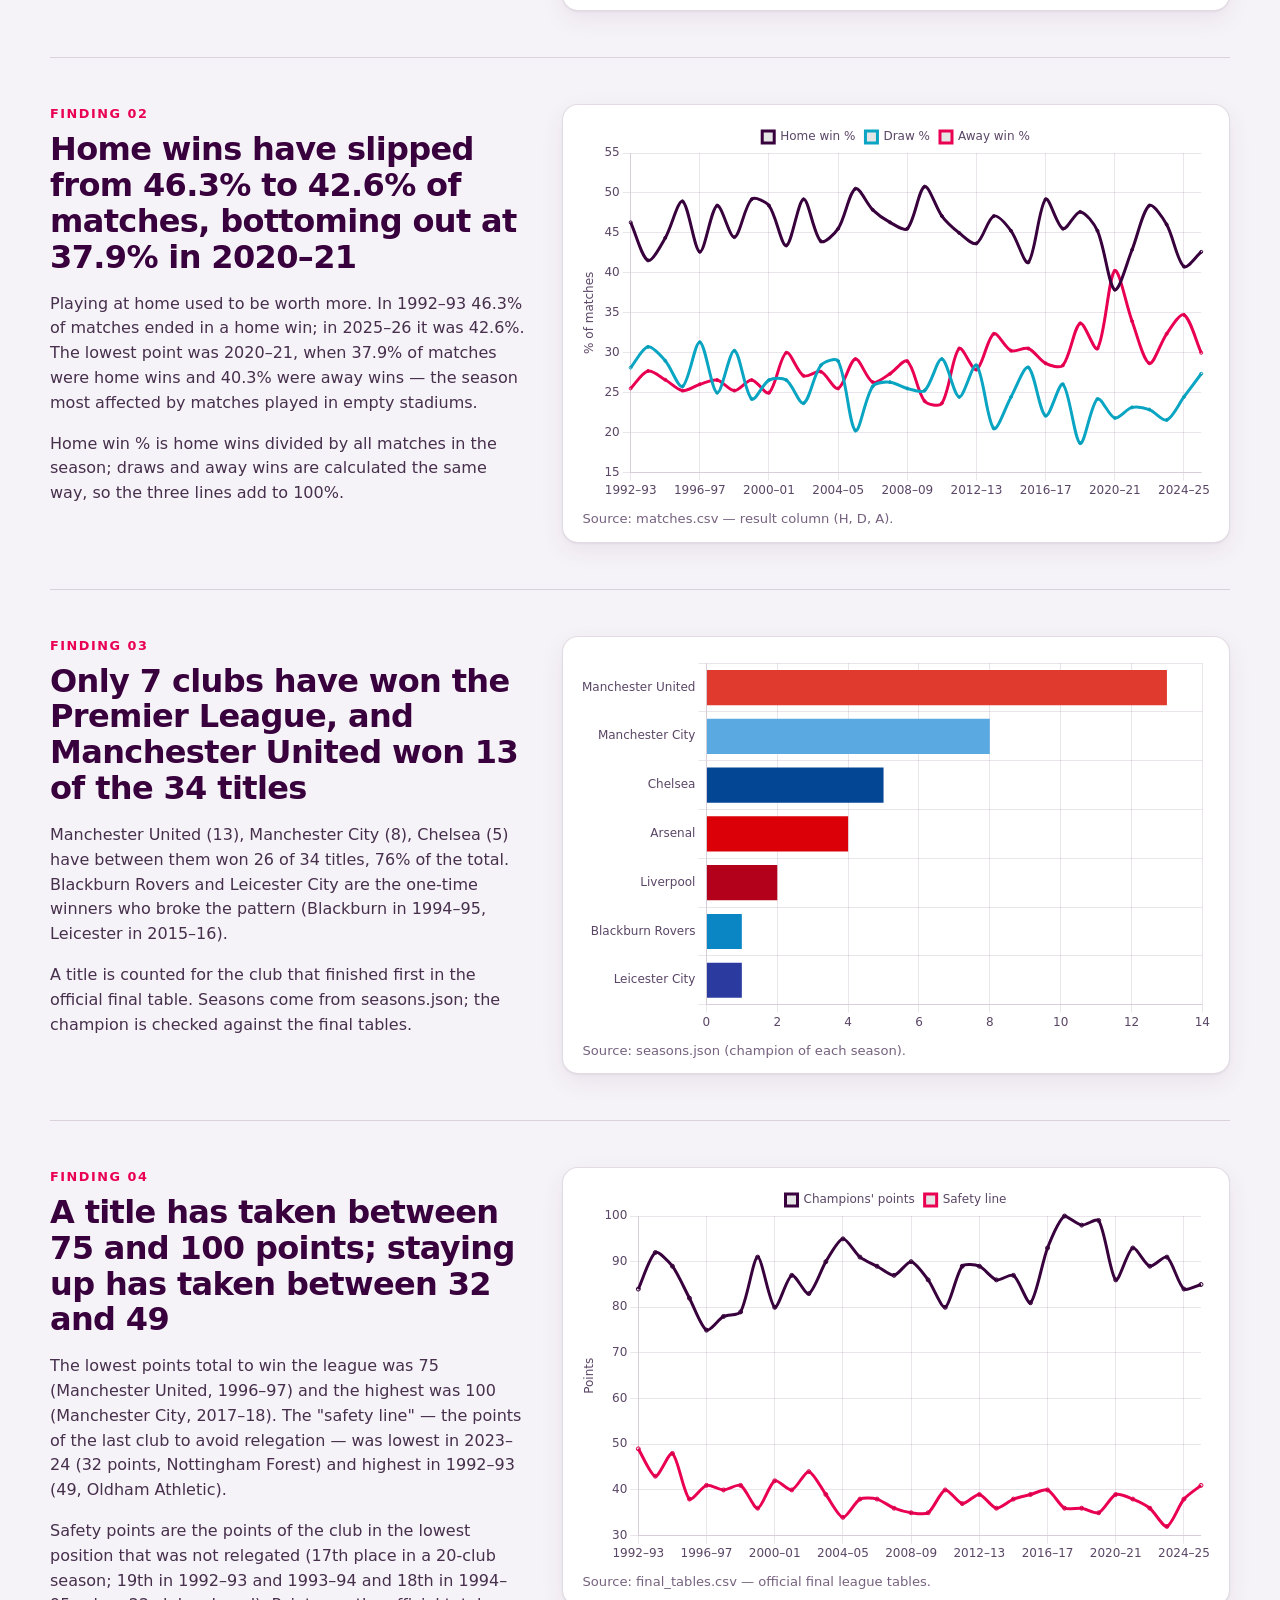
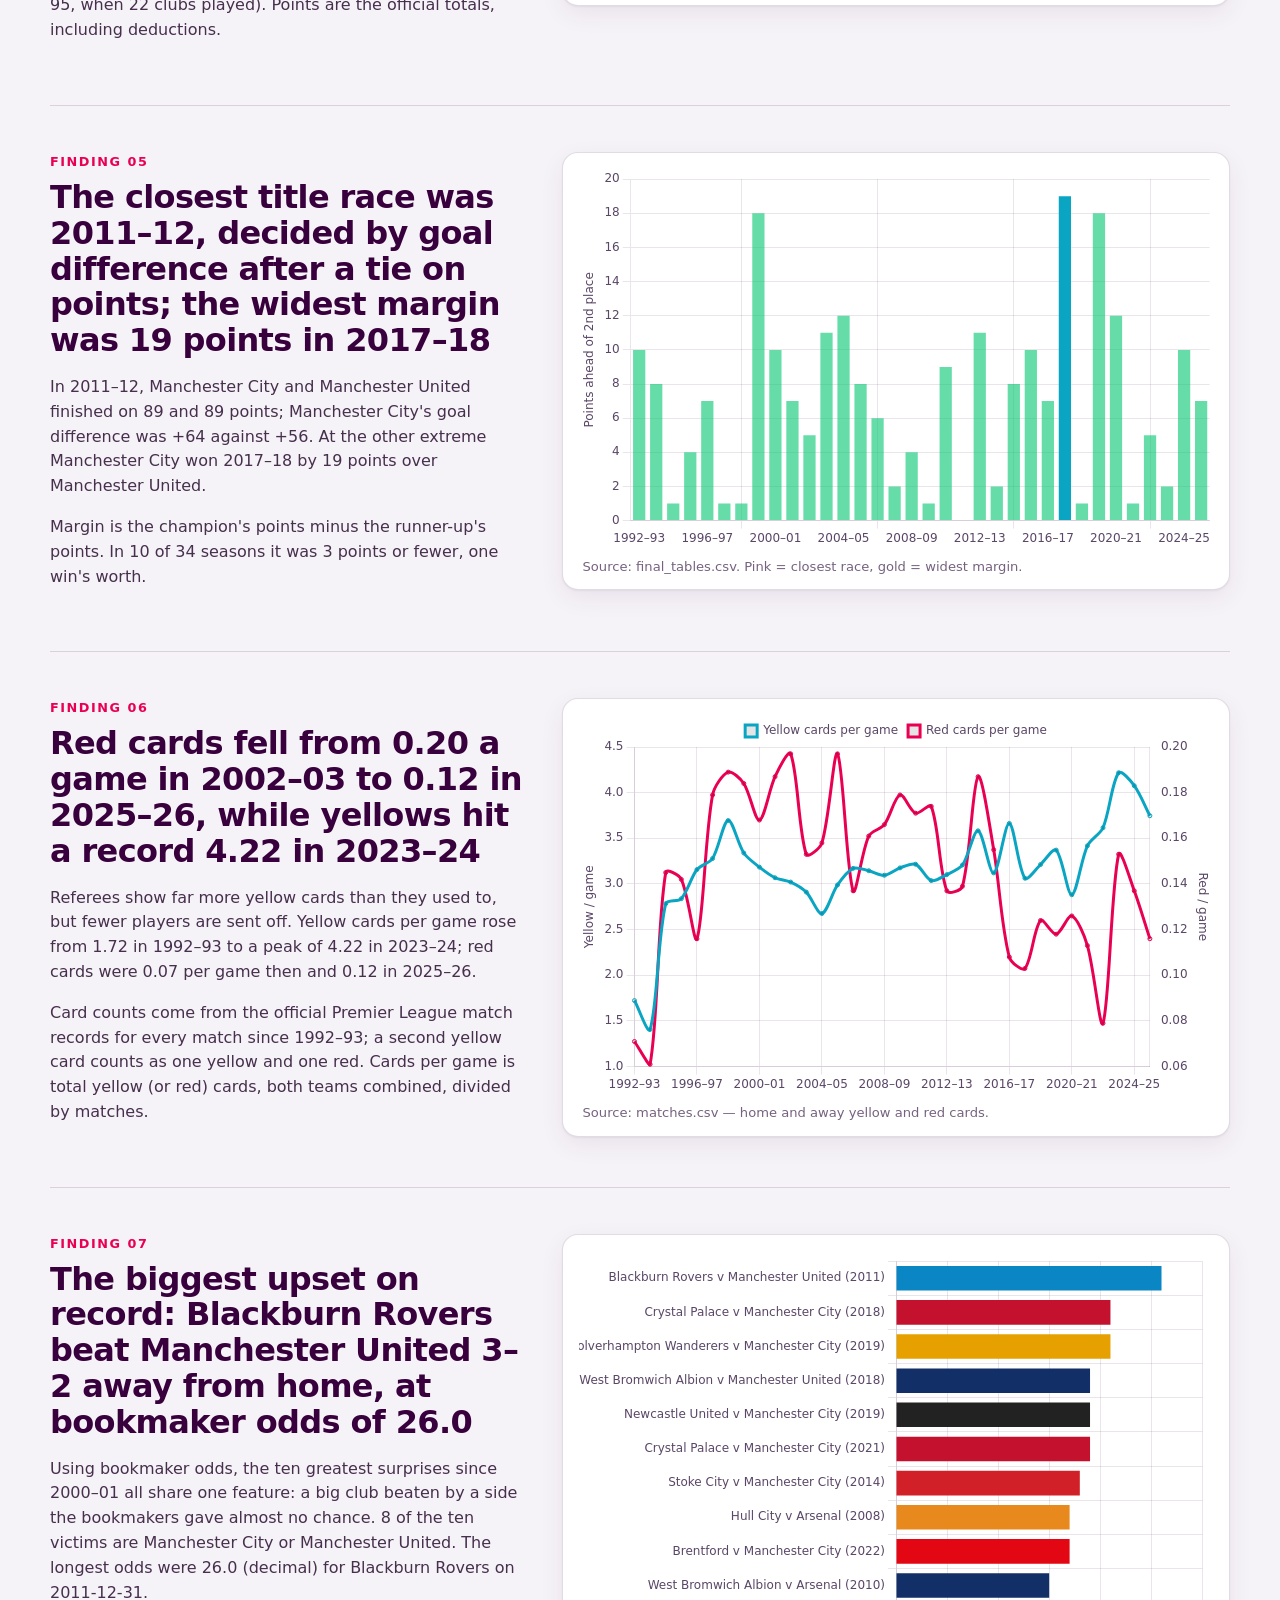
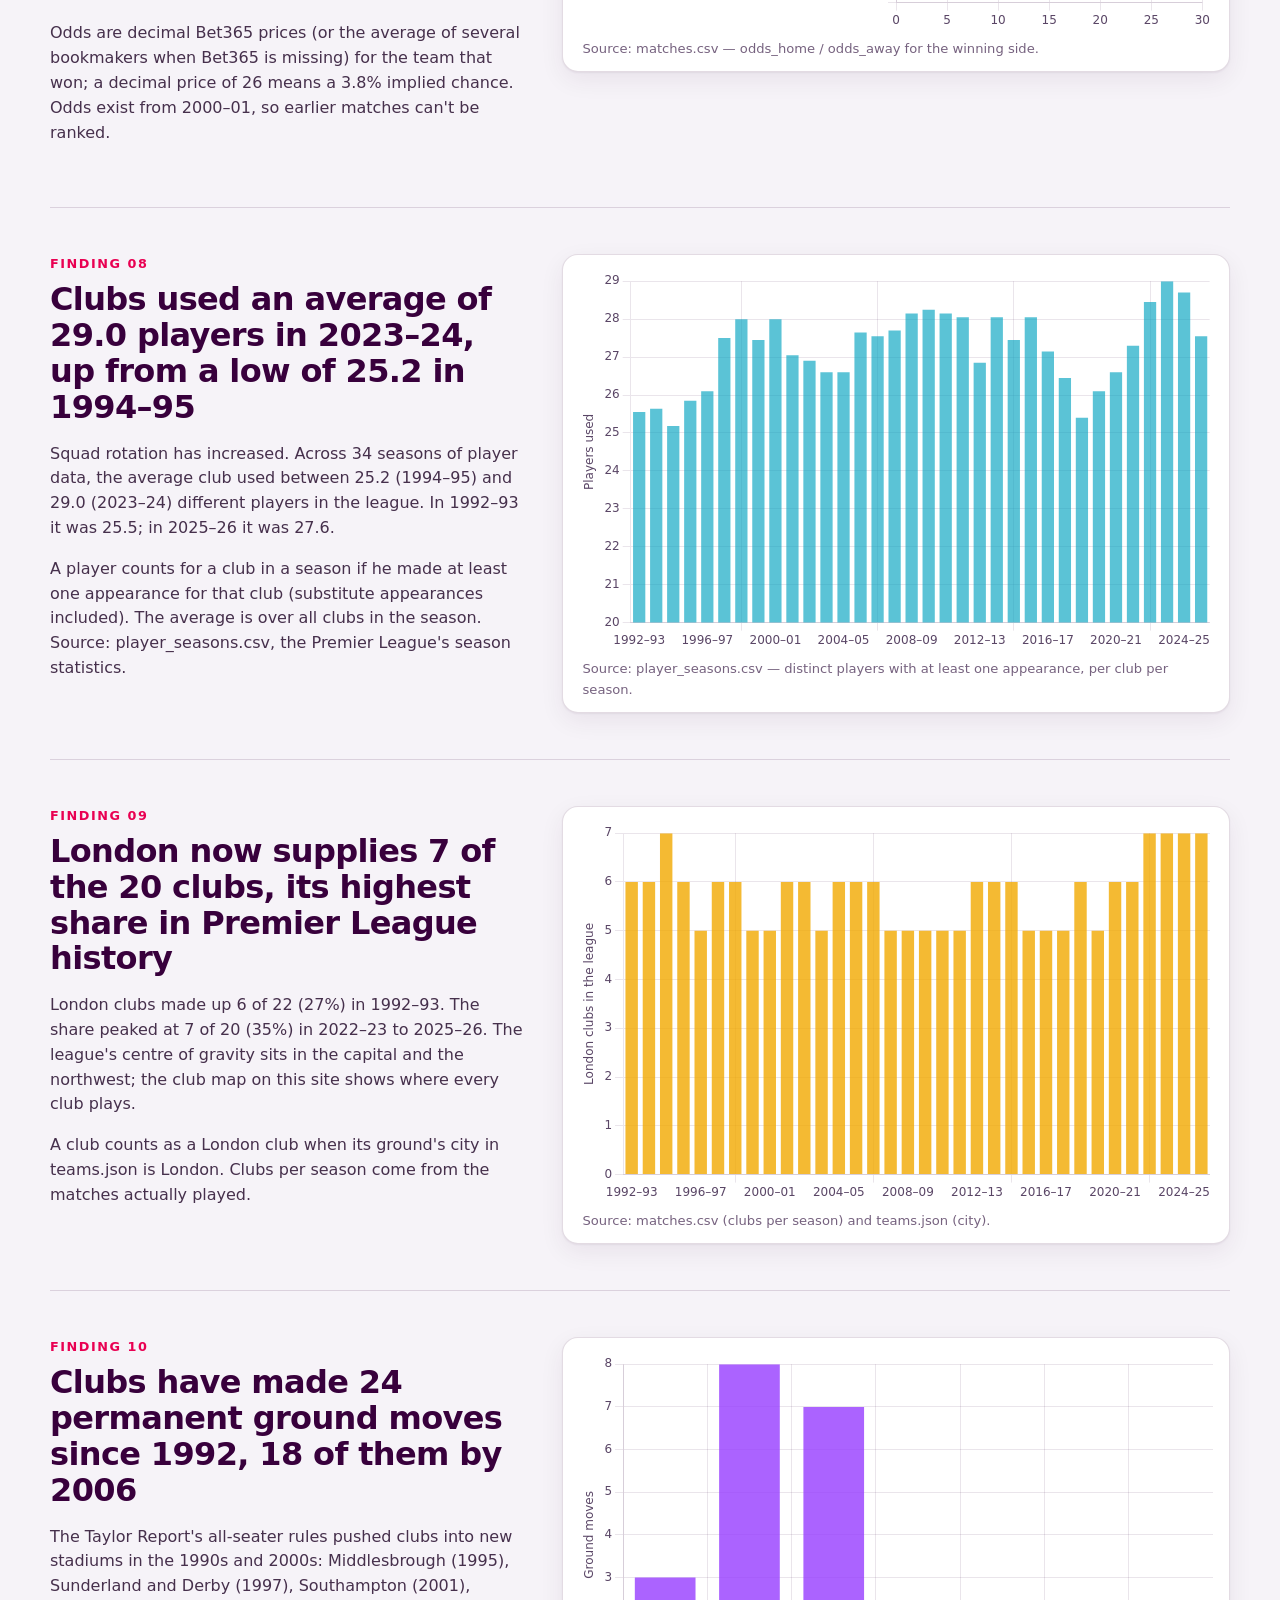
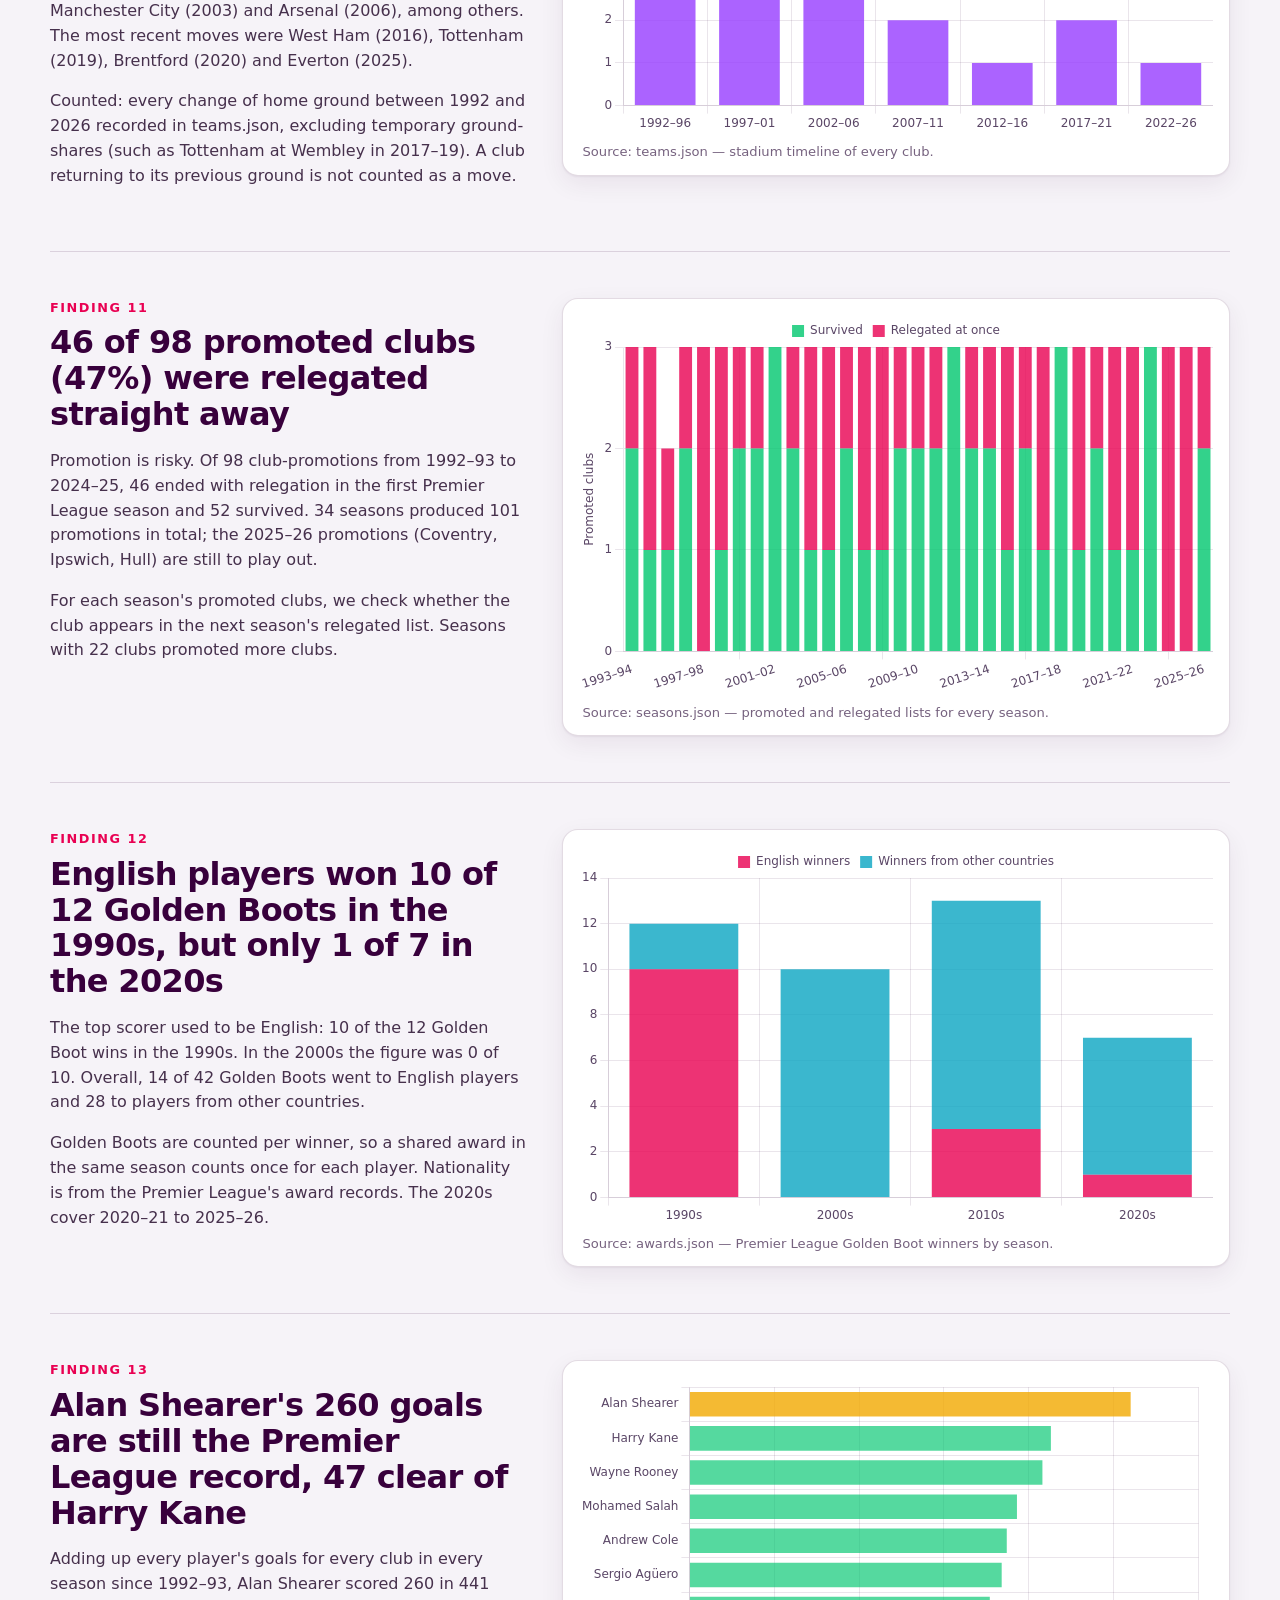
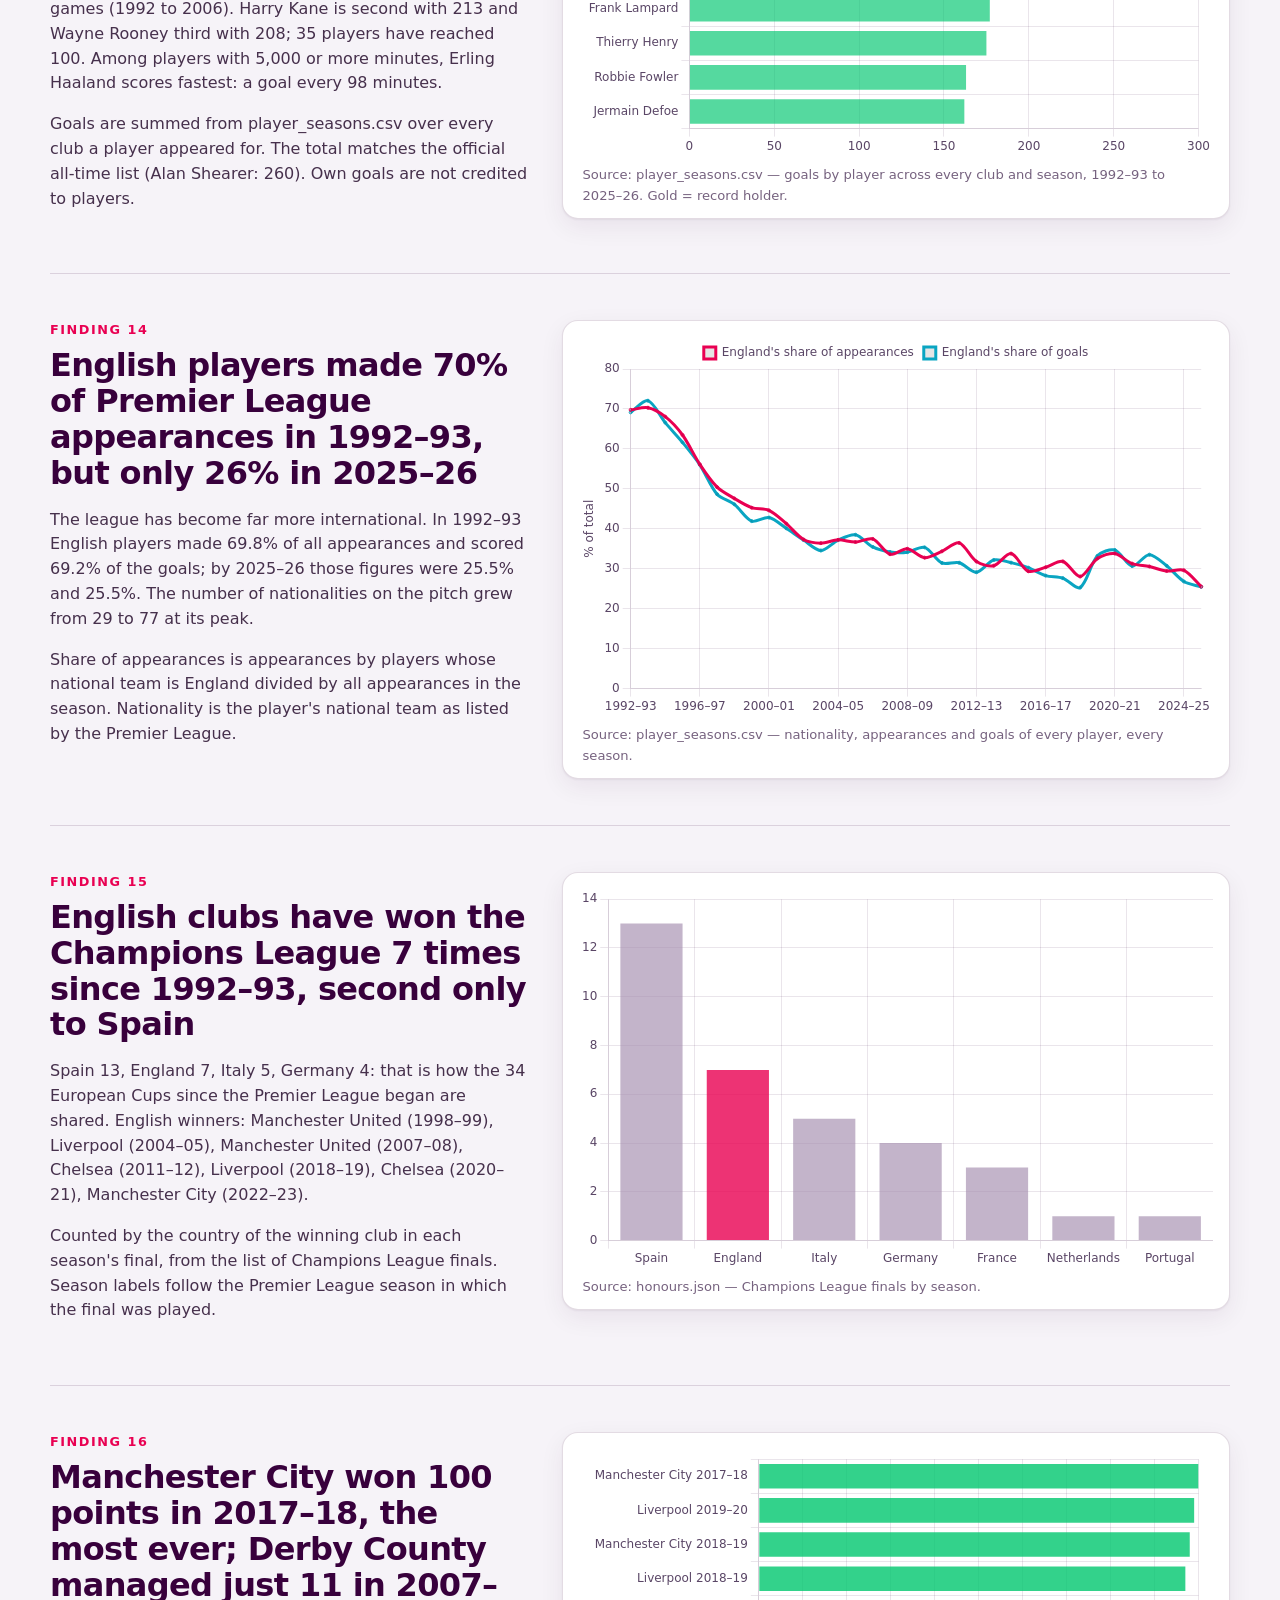
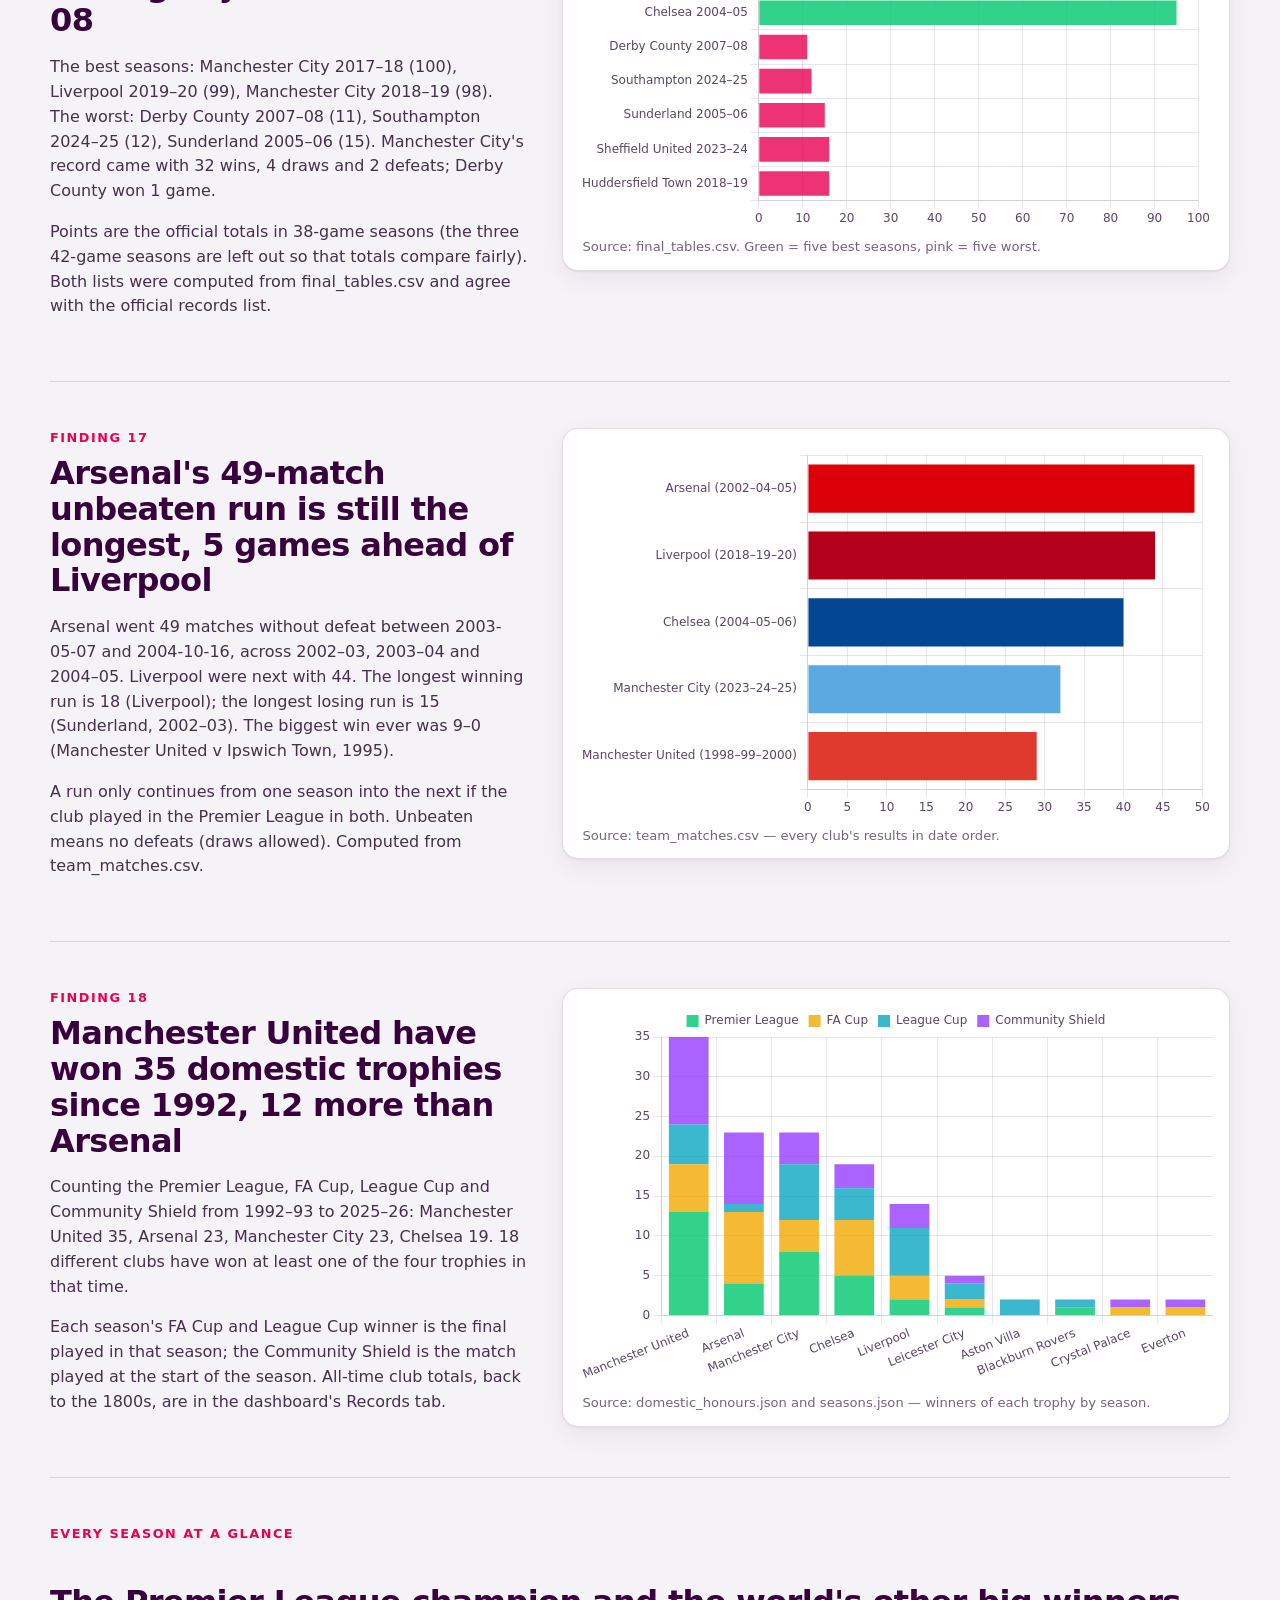
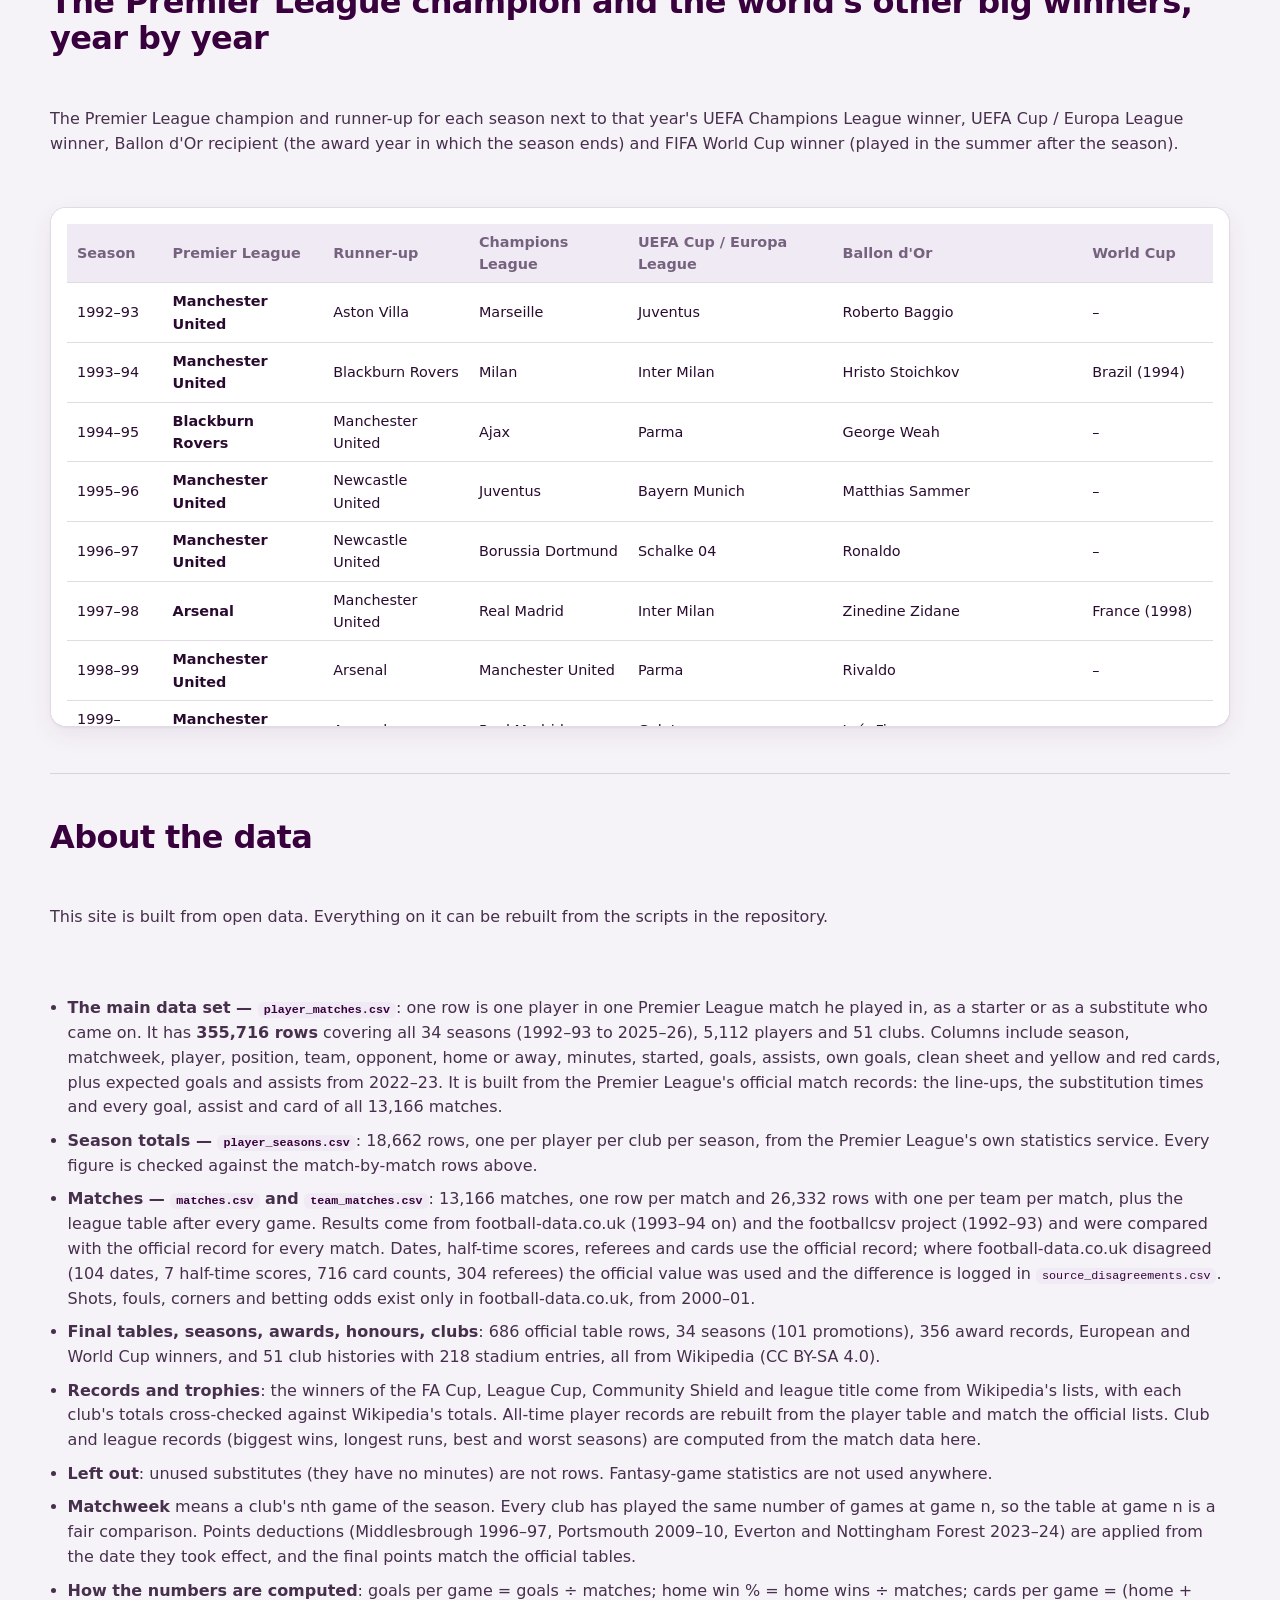
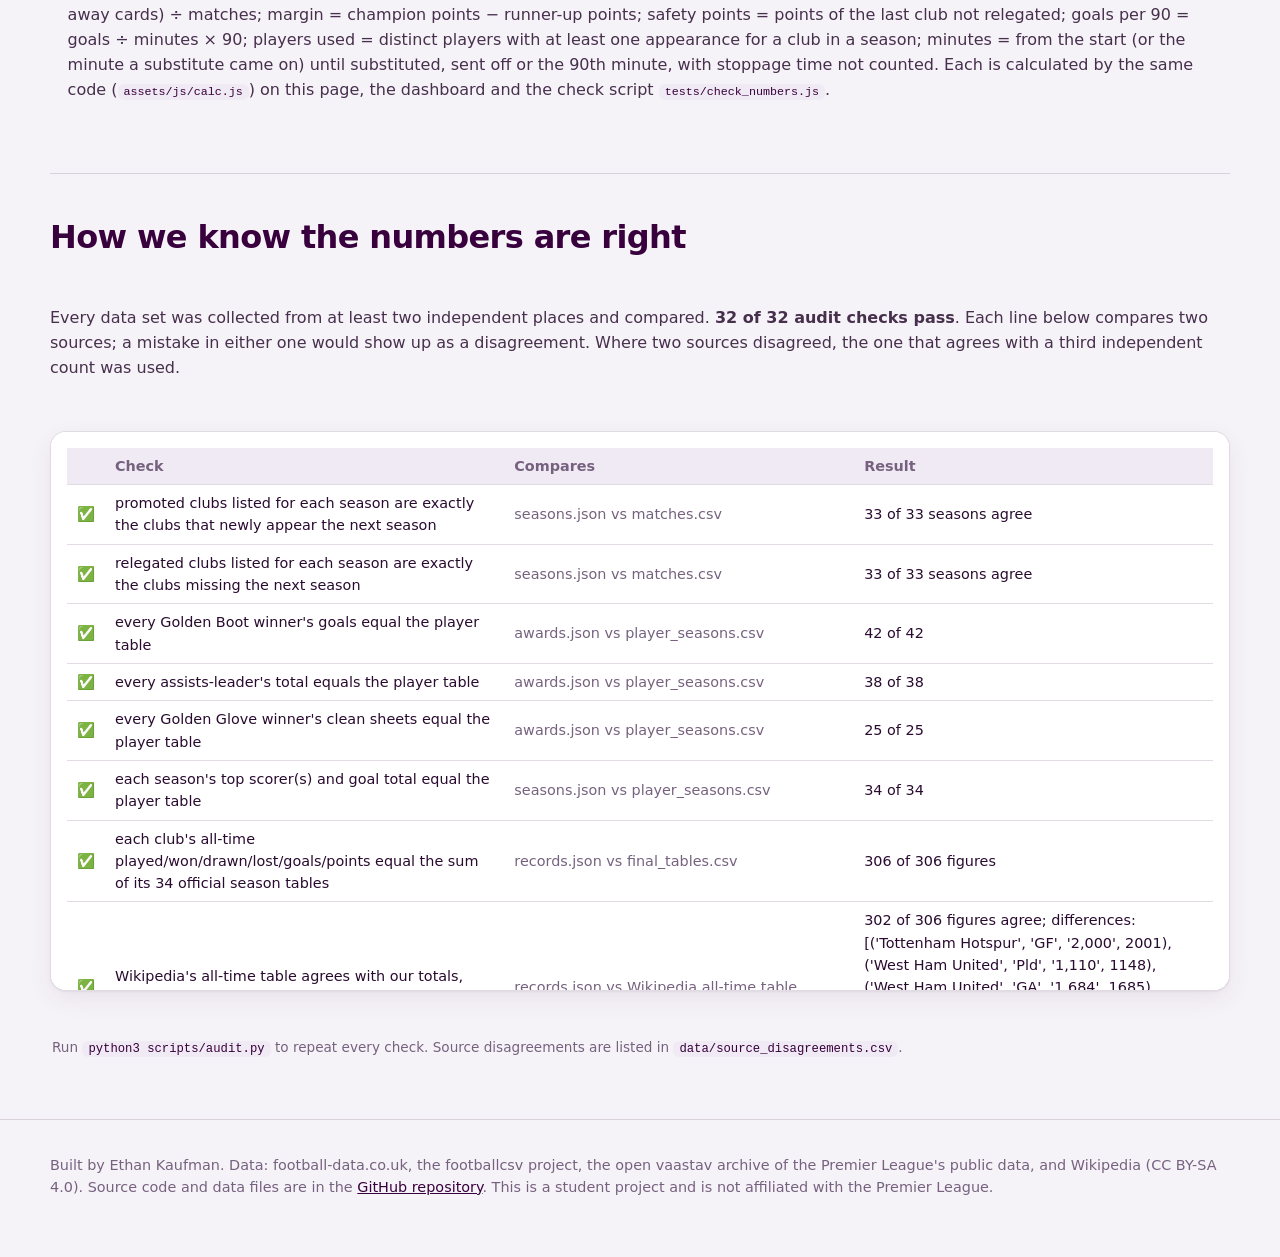
==== commit c9d72418: "Add the pile of club balls at the top of both pages: click to kick a ball at the crests; README upda" ====
--- a/index.html
+++ b/index.html
@@ -40,7 +40,13 @@
   <div id="nav"></div>
 
   <main id="report-root" hidden>
-    <div class="band"><header class="hero wrap">
+    <div class="band">
+    <div class="wrap pile-wrap"><div class="pile" data-pile>
+      <canvas role="img" aria-label="A pile of balls, one for every club that has played in the Premier League. Click to kick a ball at them."></canvas>
+      <div class="pile-hint">Click anywhere to kick a ball at the clubs</div>
+      <button class="btn small pile-again" type="button">Rebuild the pile</button>
+    </div></div>
+    <header class="hero wrap">
       <div class="eyebrow">The Report</div>
       <h1>Every Premier League season,<br>1992 to today</h1>
       <div class="byline">By Ethan Kaufman · Financial Data Analytics · Data through the 2025–26 season</div>
@@ -61,6 +67,7 @@
   <script src="assets/js/calc.js"></script>
   <script src="assets/js/app.js"></script>
   <script src="assets/js/report.js"></script>
+  <script src="assets/js/pile.js"></script>
   <script type="module" src="assets/js/intro.js"></script>
 </body>
 </html>
--- a/assets/css/style.css
+++ b/assets/css/style.css
@@ -123,7 +123,10 @@
 #intro.exploding .intro-ui h1, #intro.exploding .intro-ui h2 { opacity: 0; transition: opacity .6s; }
 #intro.zoomed .intro-ui h1, #intro.zoomed .intro-ui h2 { opacity: 0; transition: opacity .5s; }
 #intro-skip { position: absolute; right: 18px; top: 16px; z-index: 105; }
-.plabel { position: absolute; left: 0; top: 0; font-weight: 800; font-size: 11px; letter-spacing: .1em; text-shadow: 0 0 6px #000, 0 0 2px #000; pointer-events: none; opacity: 0; transition: opacity .4s; will-change: transform; }
+.clabel { position: absolute; left: 0; top: 0; font-size: 11px; font-weight: 600; letter-spacing: .04em; color: #e9d5f0; text-shadow: 0 0 5px #1d0022, 0 0 2px #1d0022; pointer-events: none; opacity: 0; transition: opacity .35s; will-change: transform; white-space: nowrap; }
+.clabel.t1 { font-size: 12px; font-weight: 800; color: #fff; }
+#club-card h3 { display: flex; align-items: center; gap: 10px; }
+#club-card .crest { object-fit: contain; flex: none; }
 #intro-tip { position: fixed; z-index: 130; background: #240028f2; border: 1px solid var(--green); border-radius: 10px; padding: 8px 12px; font-size: .88rem; pointer-events: none; color: #fff; }
 #club-card { position: absolute; right: 18px; top: 64px; bottom: 18px; width: min(390px, 92vw); overflow: auto; z-index: 110; background: #2a0030f5; border: 1px solid var(--line); border-radius: 18px; padding: 20px 20px 24px; box-shadow: 0 20px 60px #000a; color: #fff; }
 #club-card p { color: #ecdff1; }
@@ -206,3 +209,12 @@
 details.more-details summary { cursor: pointer; font-weight: 800; color: var(--purple); padding: 8px 0; }
 @media (max-width: 860px) { .grid2 { grid-template-columns: 1fr; } .sectiontab { padding: 10px 14px; } }
 input[type="range"] { accent-color: var(--purple); }
+
+/* ---------- the pile of club balls at the top of each page ---------- */
+.pile-wrap { padding-top: 20px; padding-bottom: 4px; }
+.pile { position: relative; height: 240px; border-radius: 18px; overflow: hidden; background: linear-gradient(180deg, #2b0030, #1b0020); border: 1px solid rgba(255, 255, 255, .16); box-shadow: inset 0 -26px 40px -26px #00ff8540; }
+.pile canvas { position: absolute; inset: 0; width: 100%; height: 100%; display: block; cursor: crosshair; touch-action: manipulation; }
+.pile-hint { position: absolute; left: 14px; top: 12px; font-size: .85rem; color: #e9d5f0; background: #00000040; border-radius: 99px; padding: 4px 12px; pointer-events: none; transition: opacity .6s; }
+.pile-hint.done { opacity: 0; }
+.pile-again { position: absolute; right: 12px; top: 10px; }
+@media (max-width: 600px) { .pile { height: 280px; } .pile-hint { font-size: .78rem; right: 120px; } }
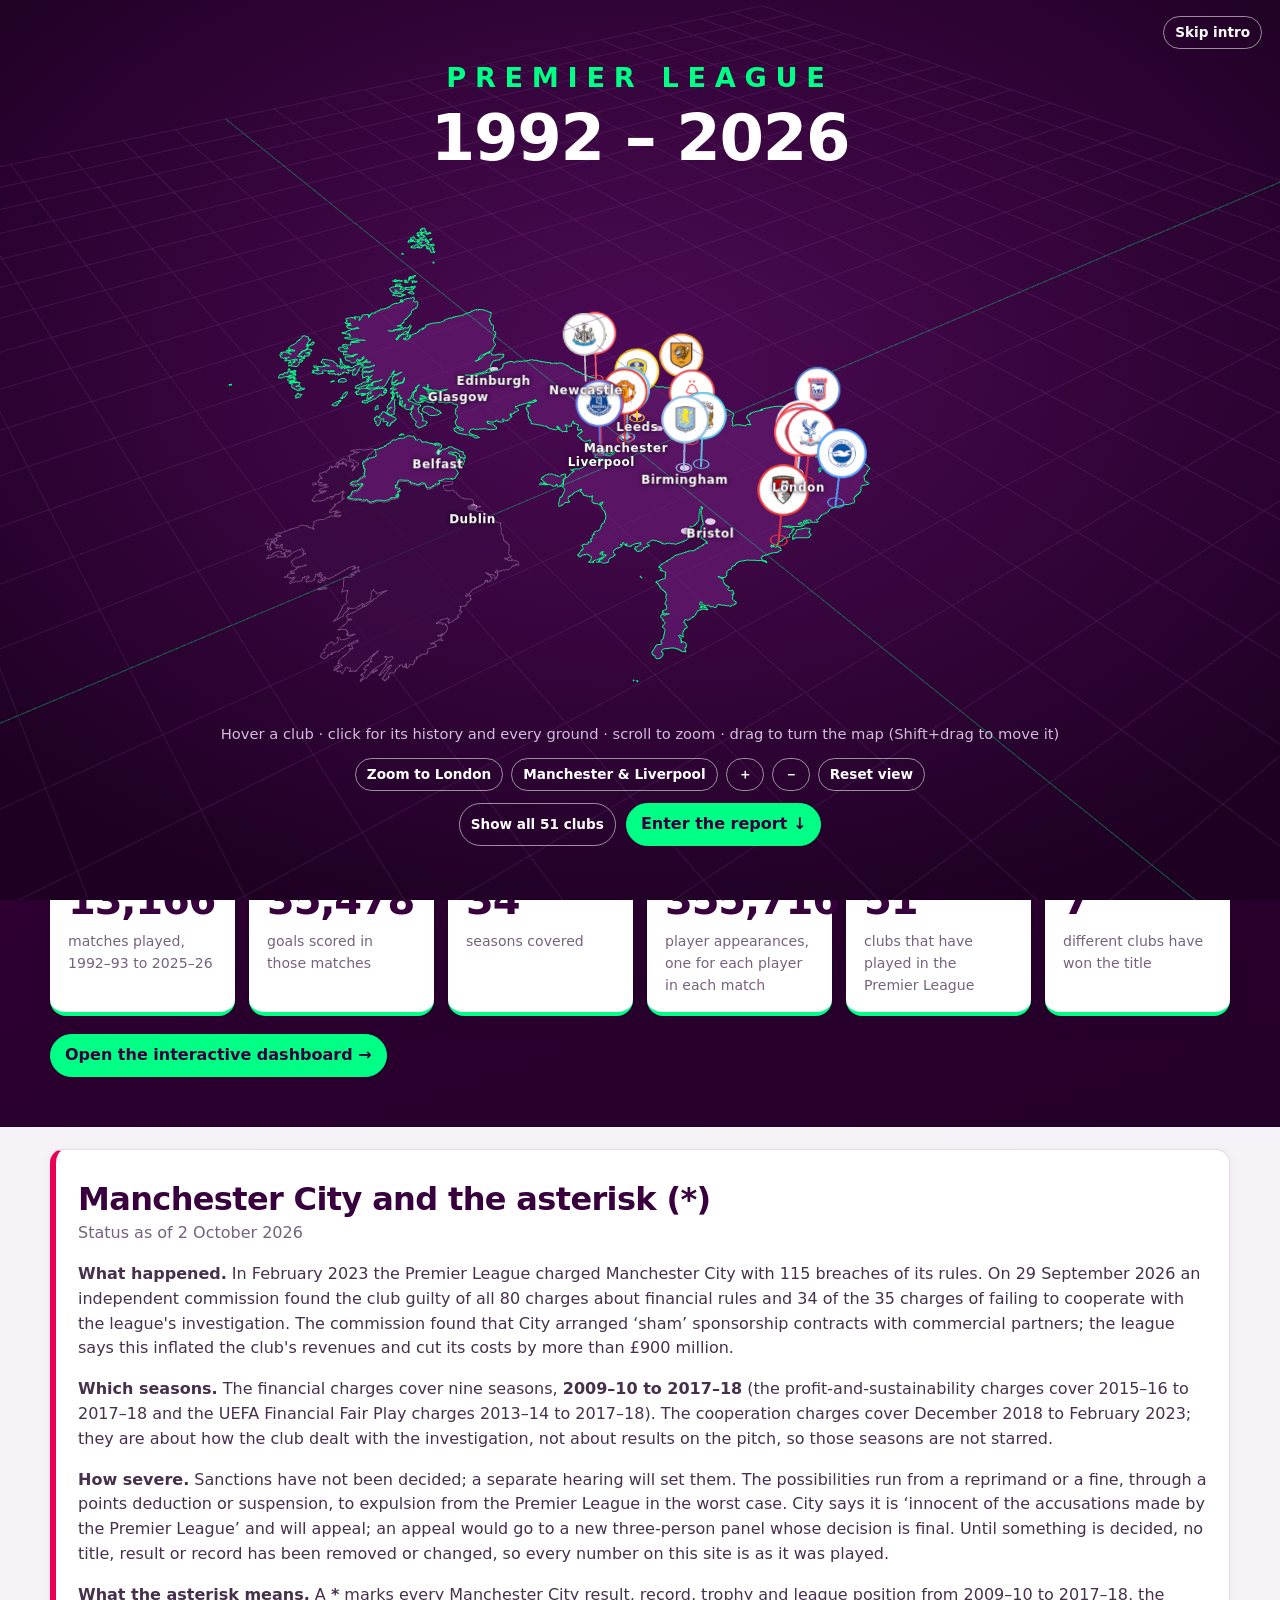
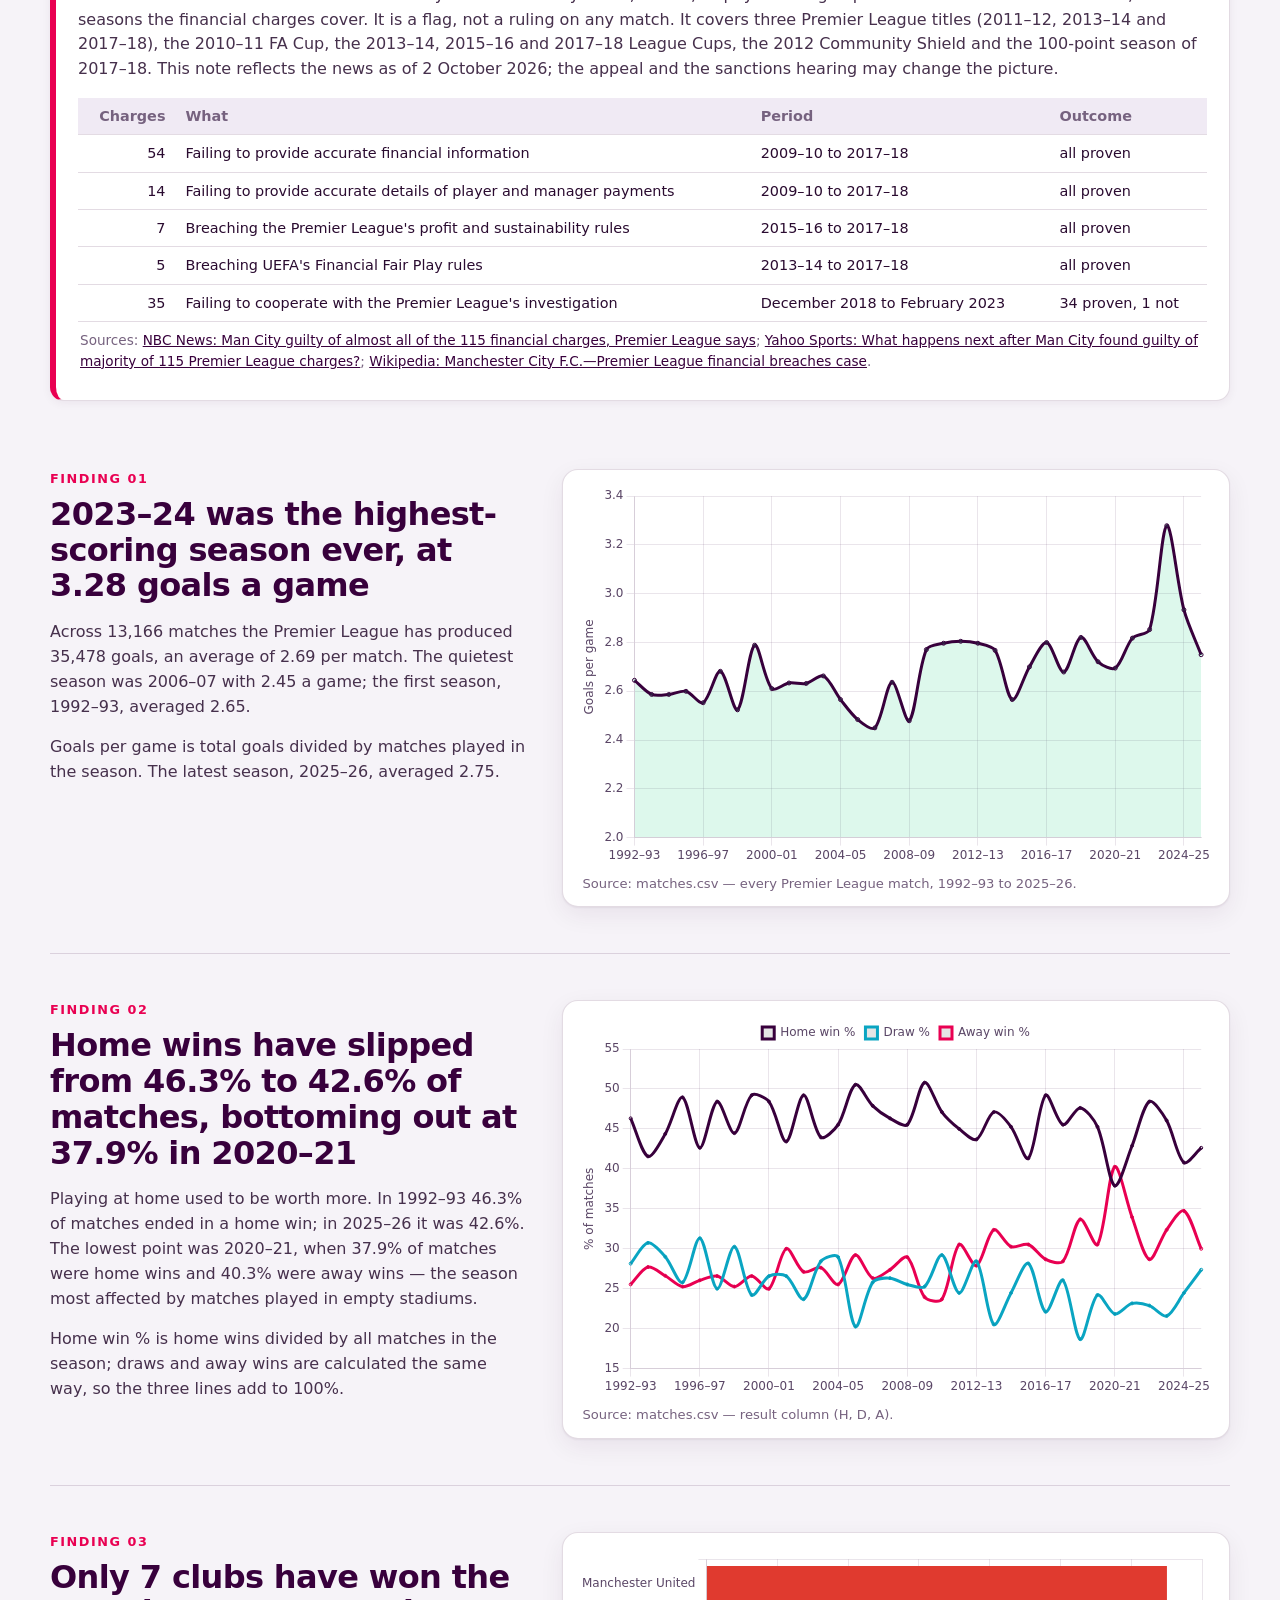
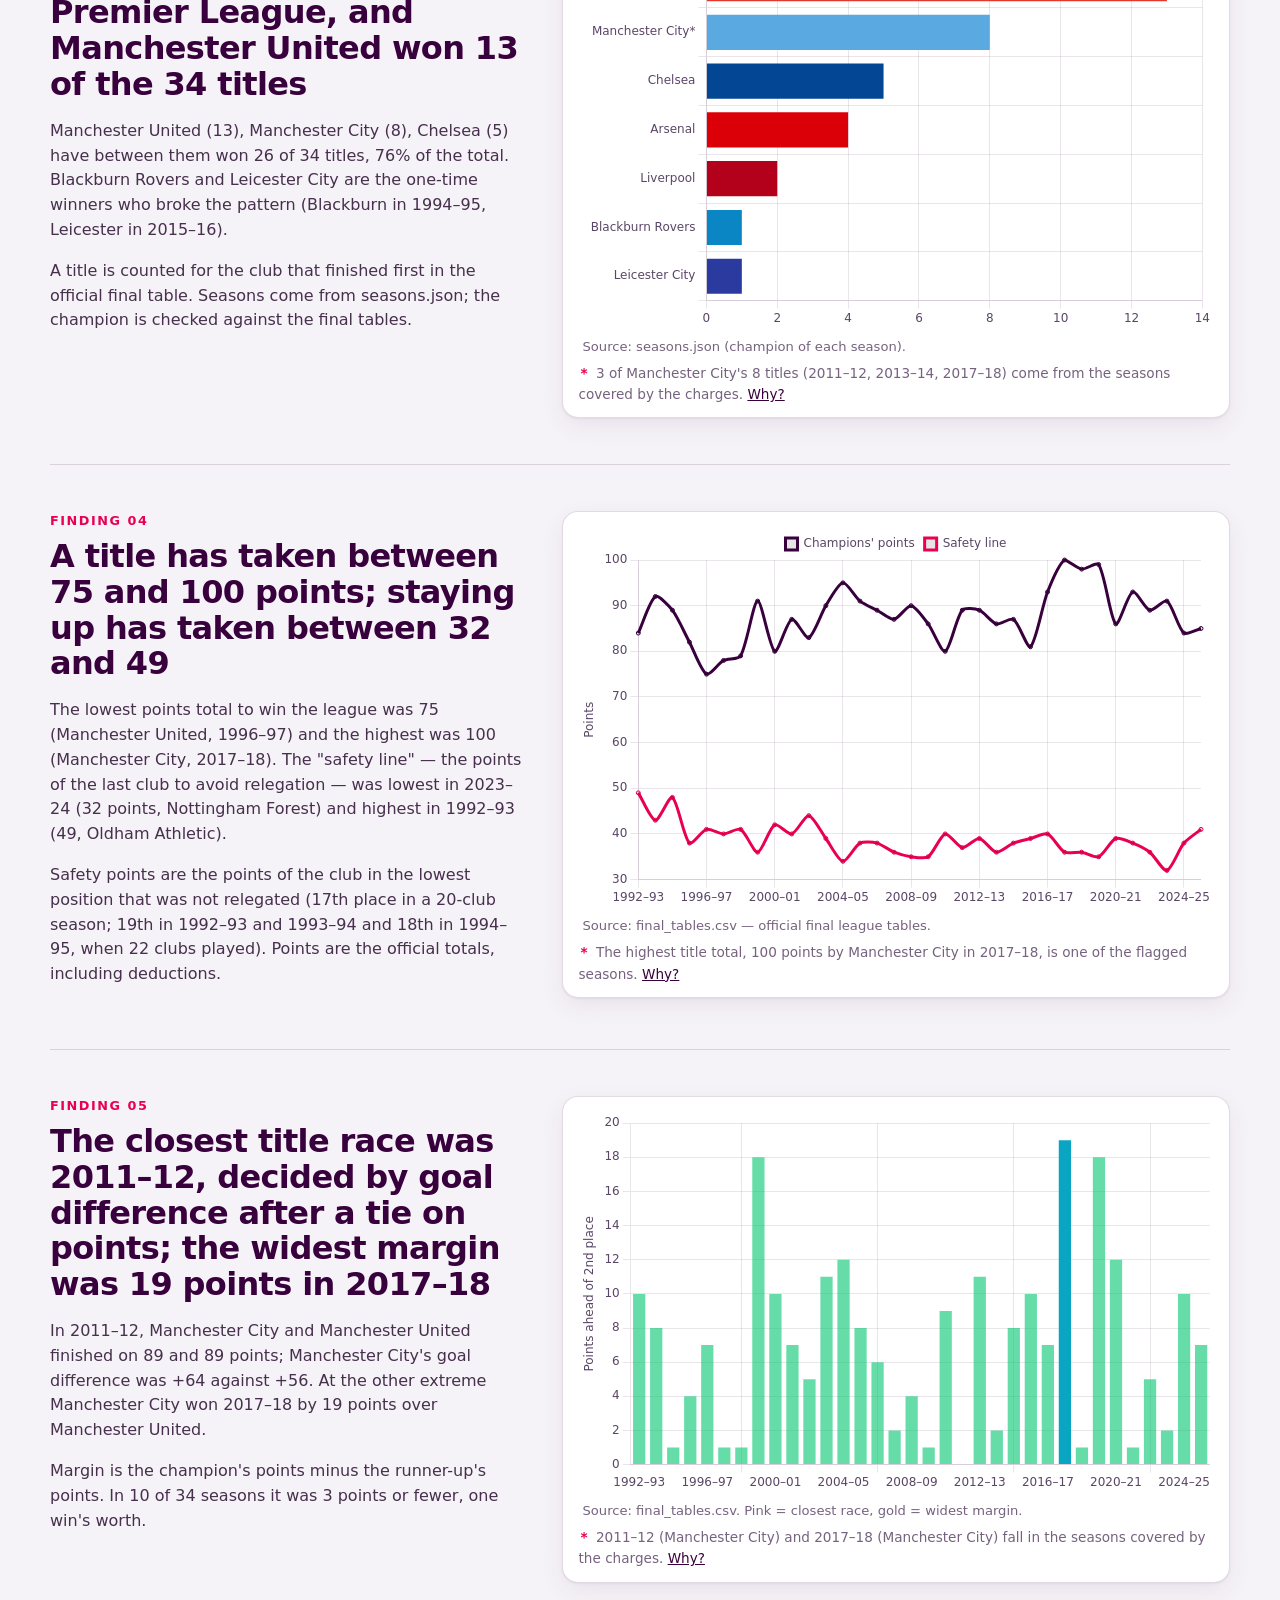
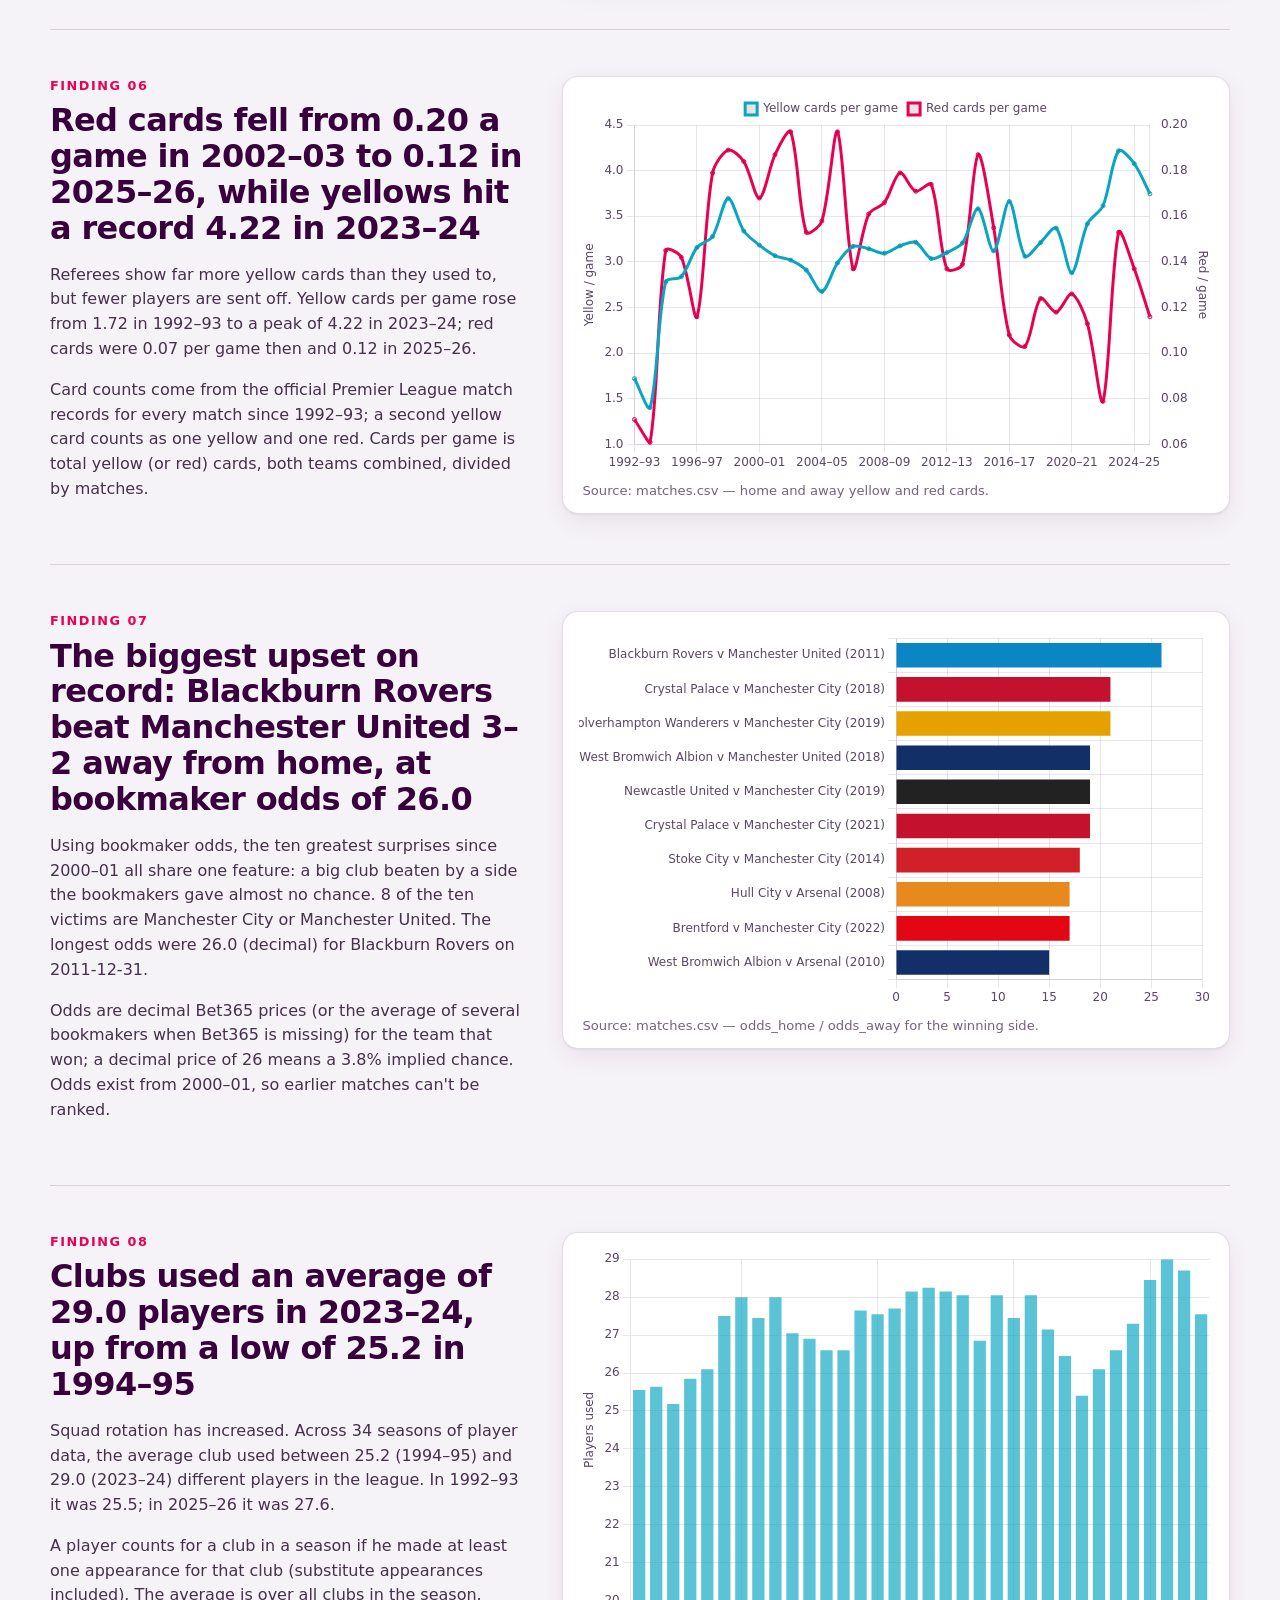
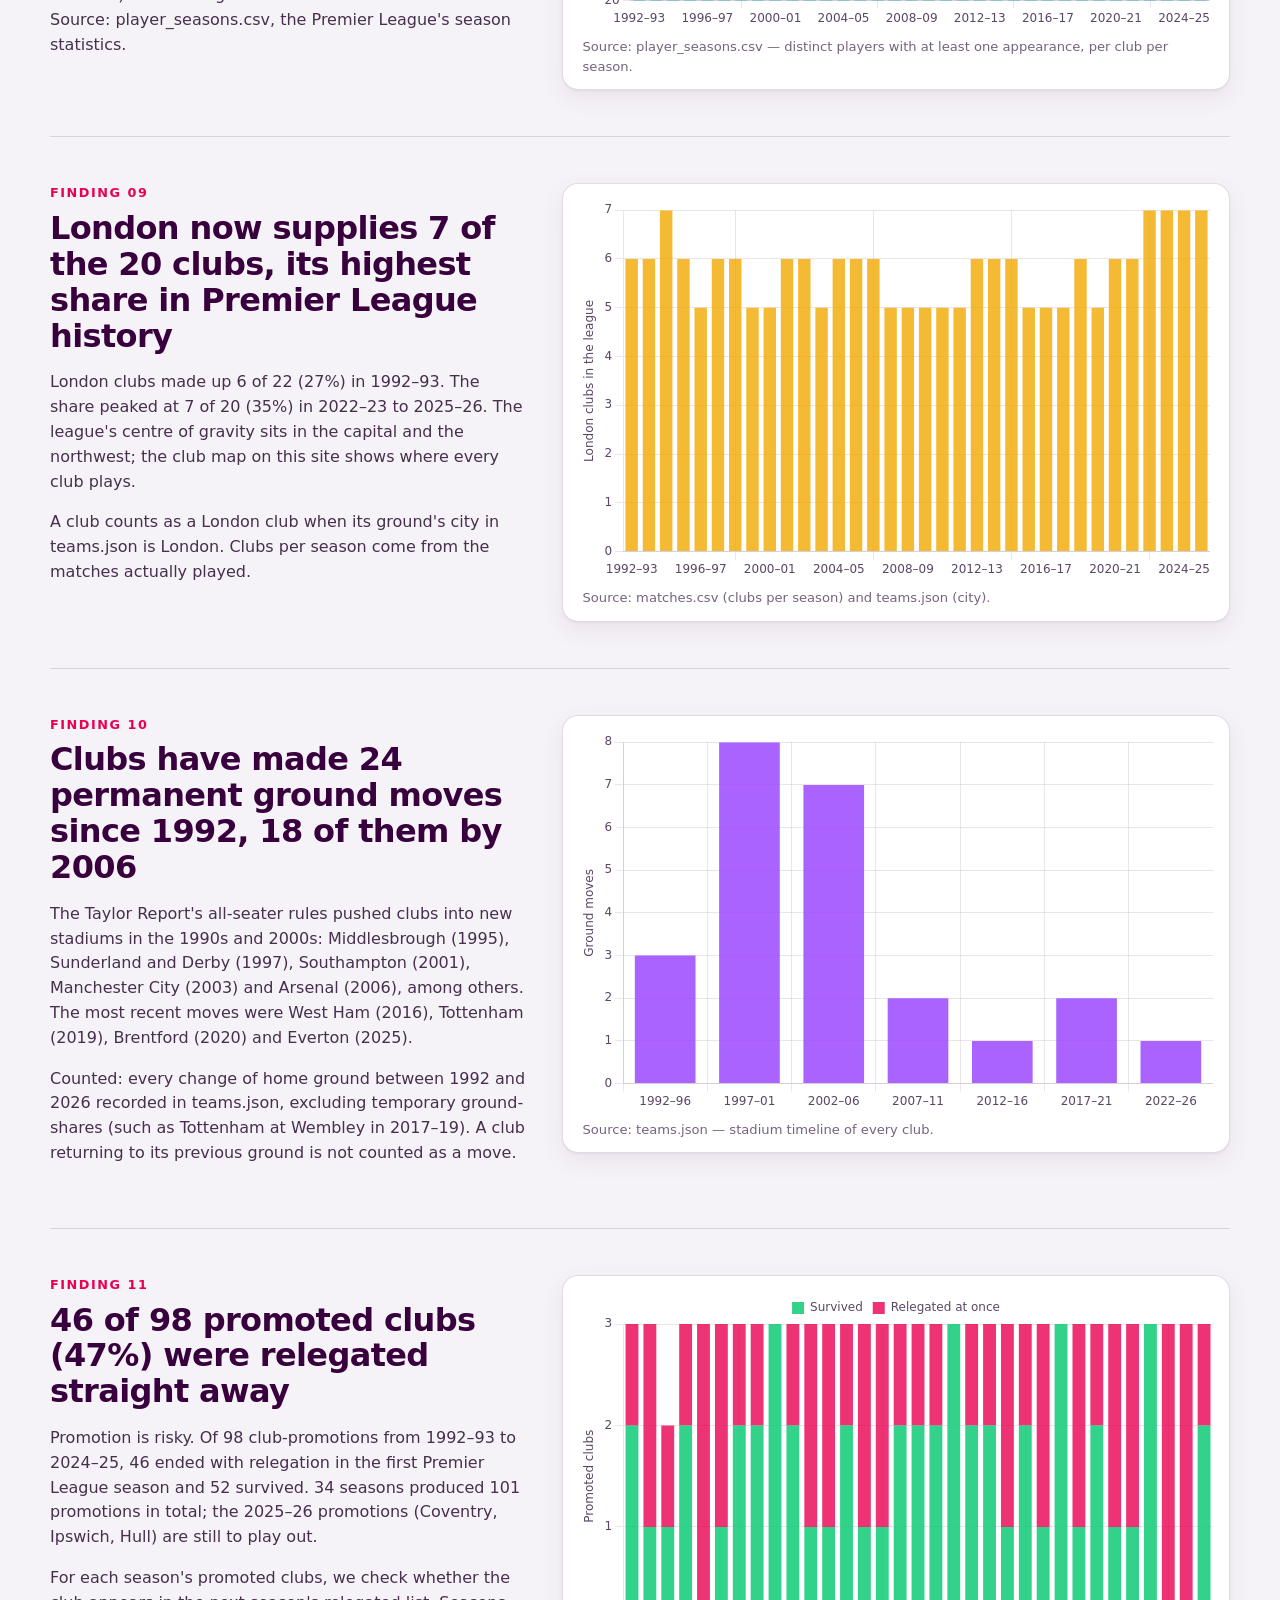
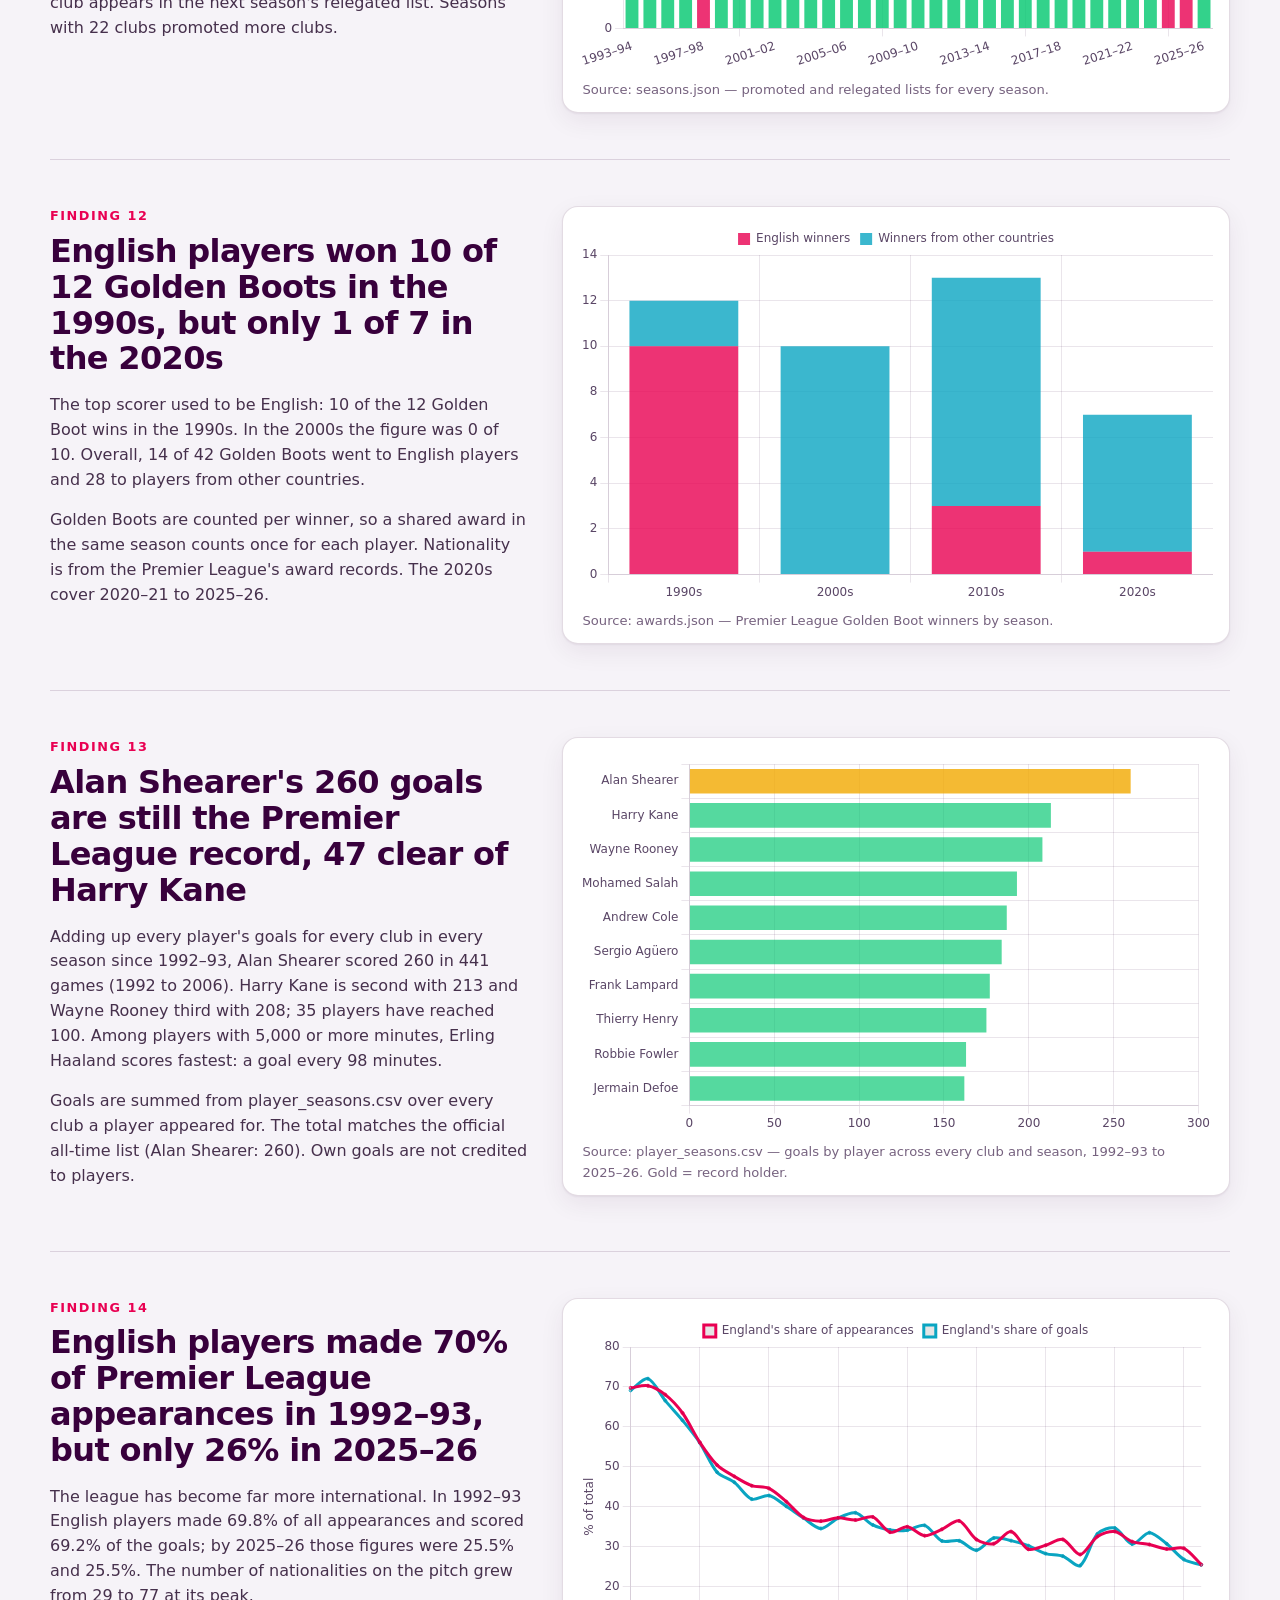
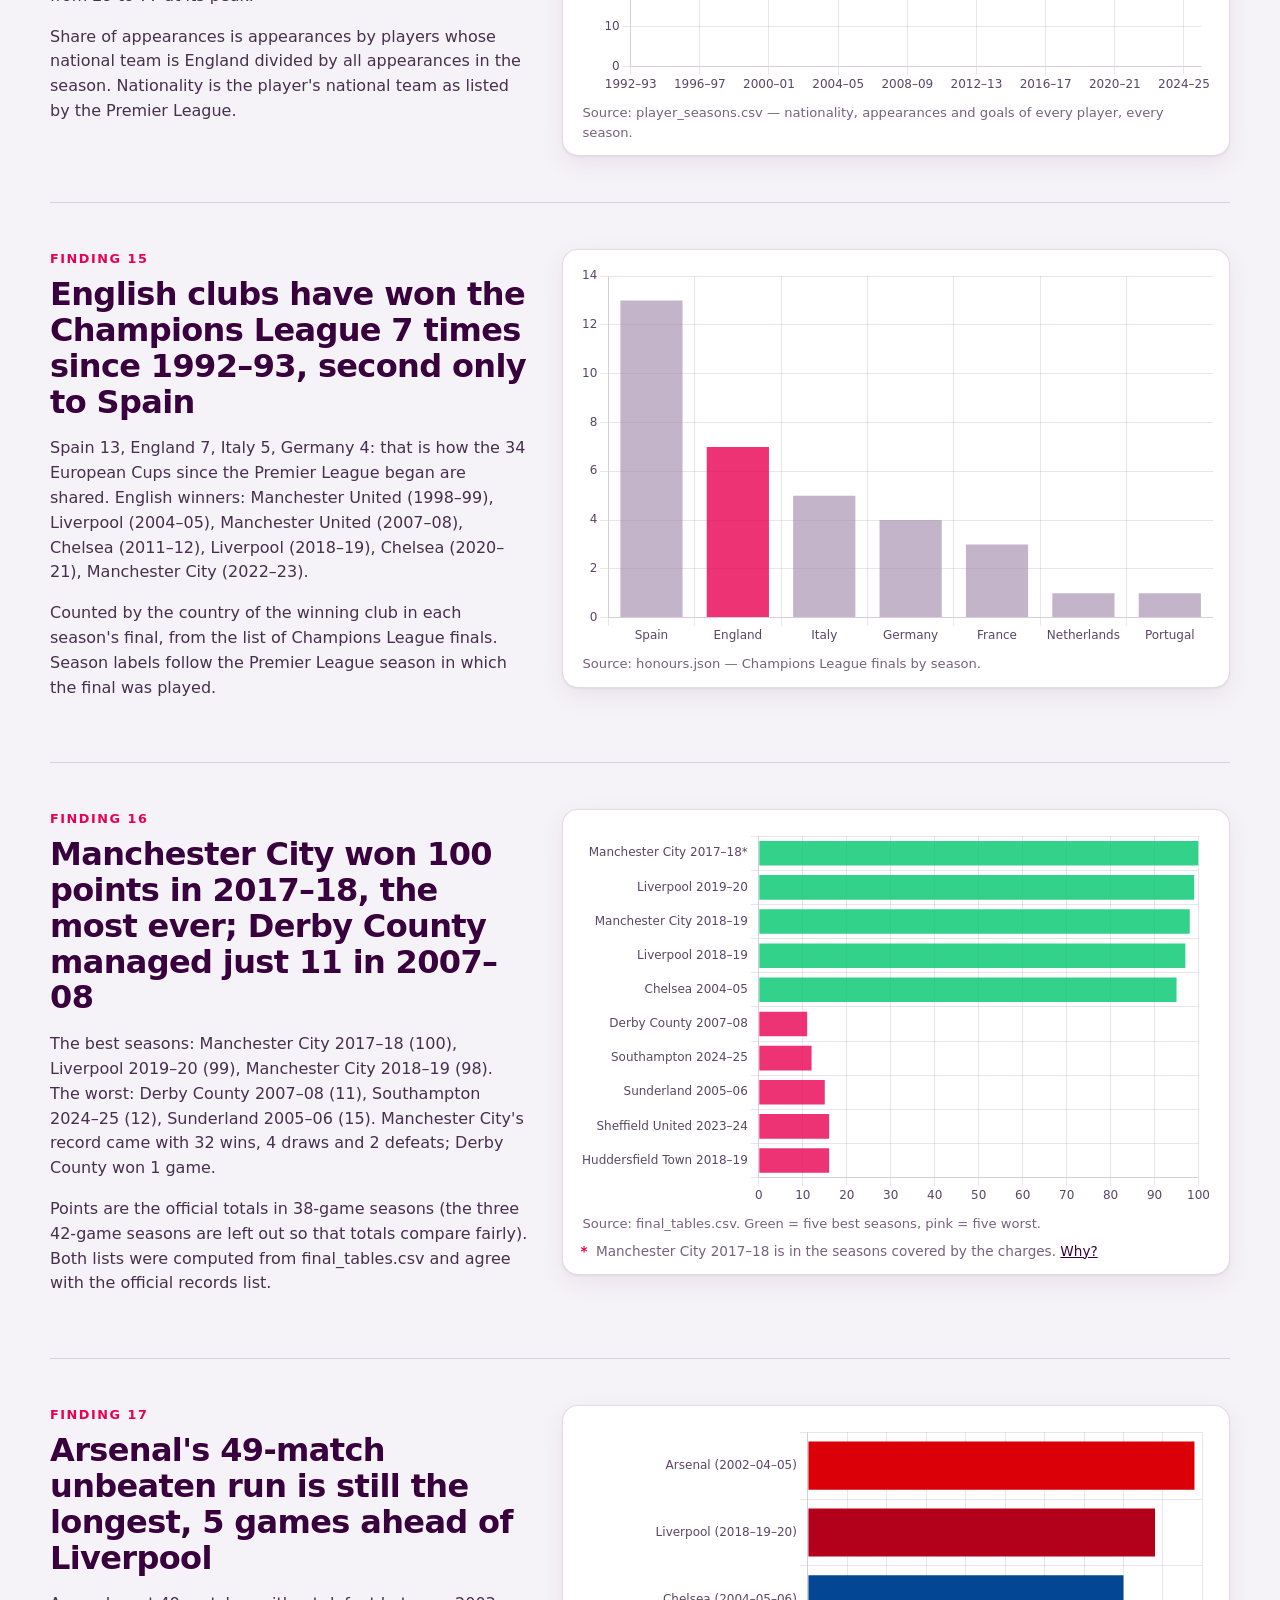
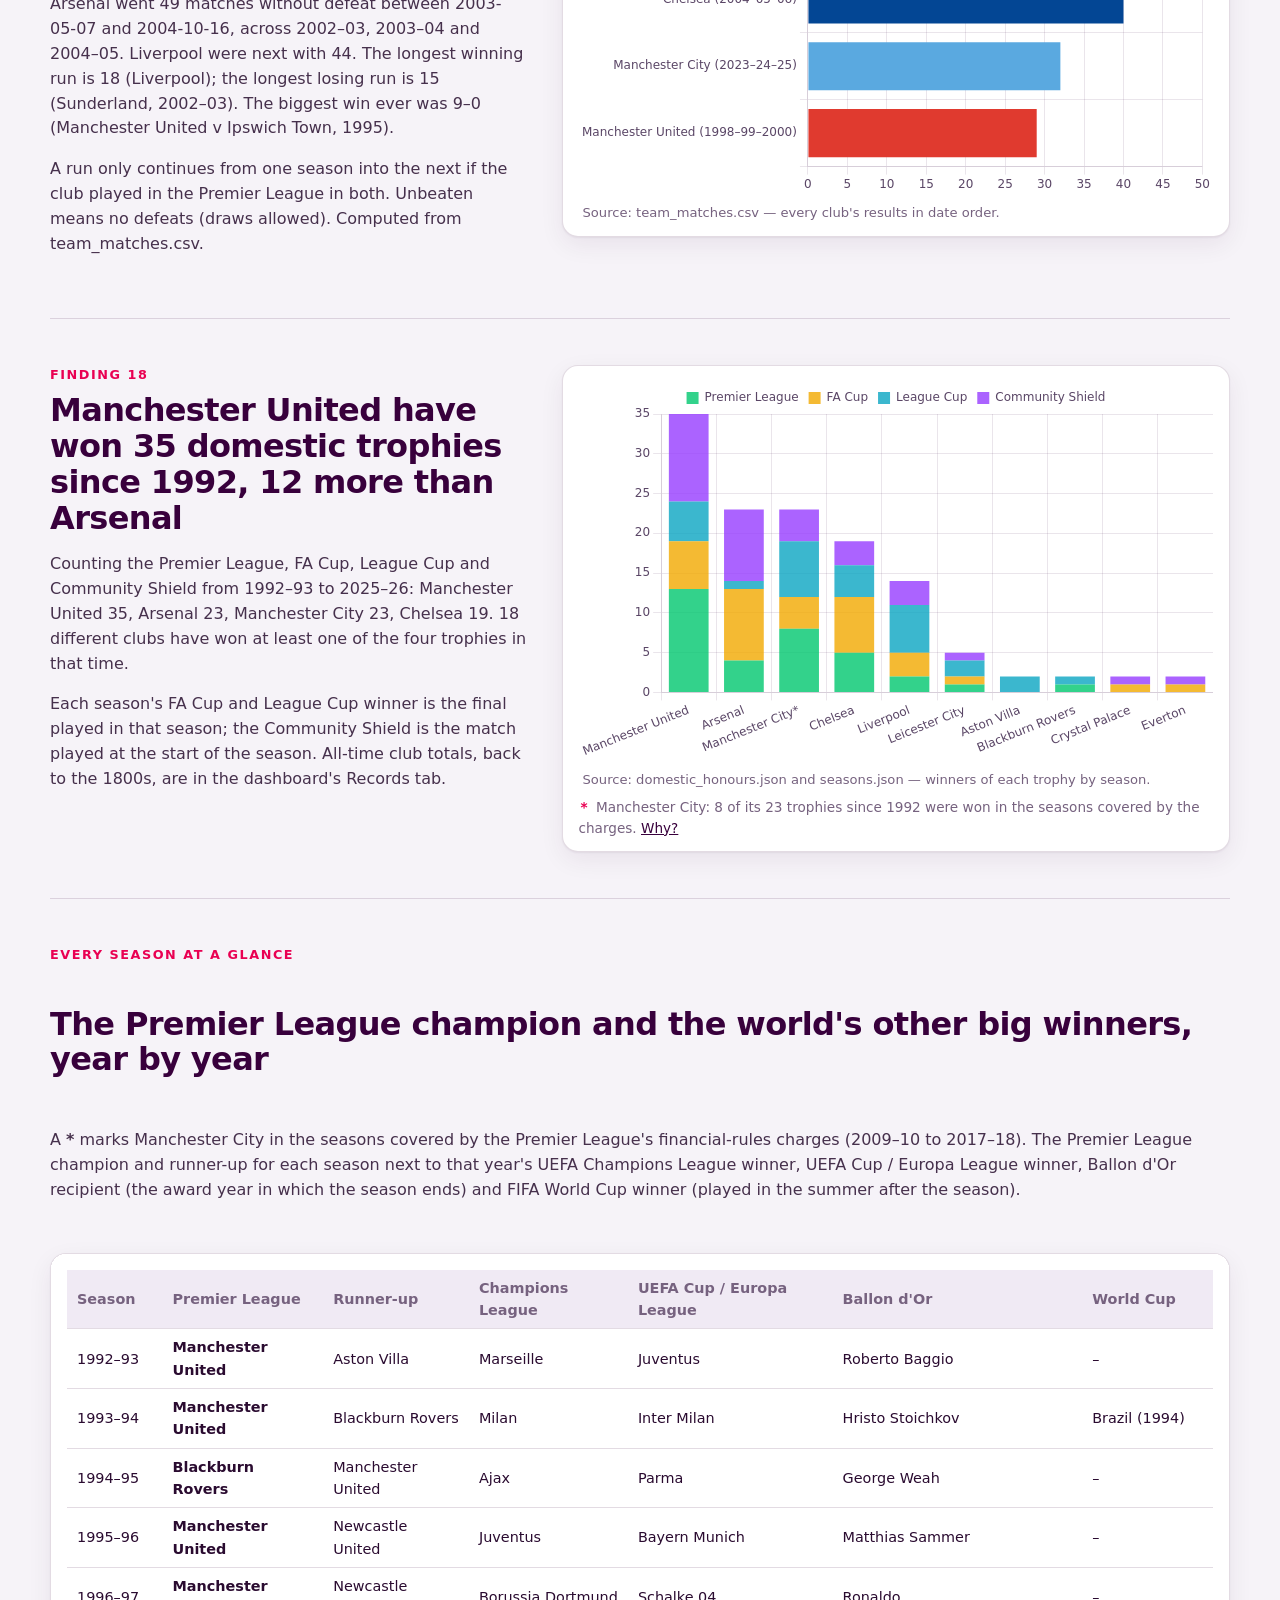
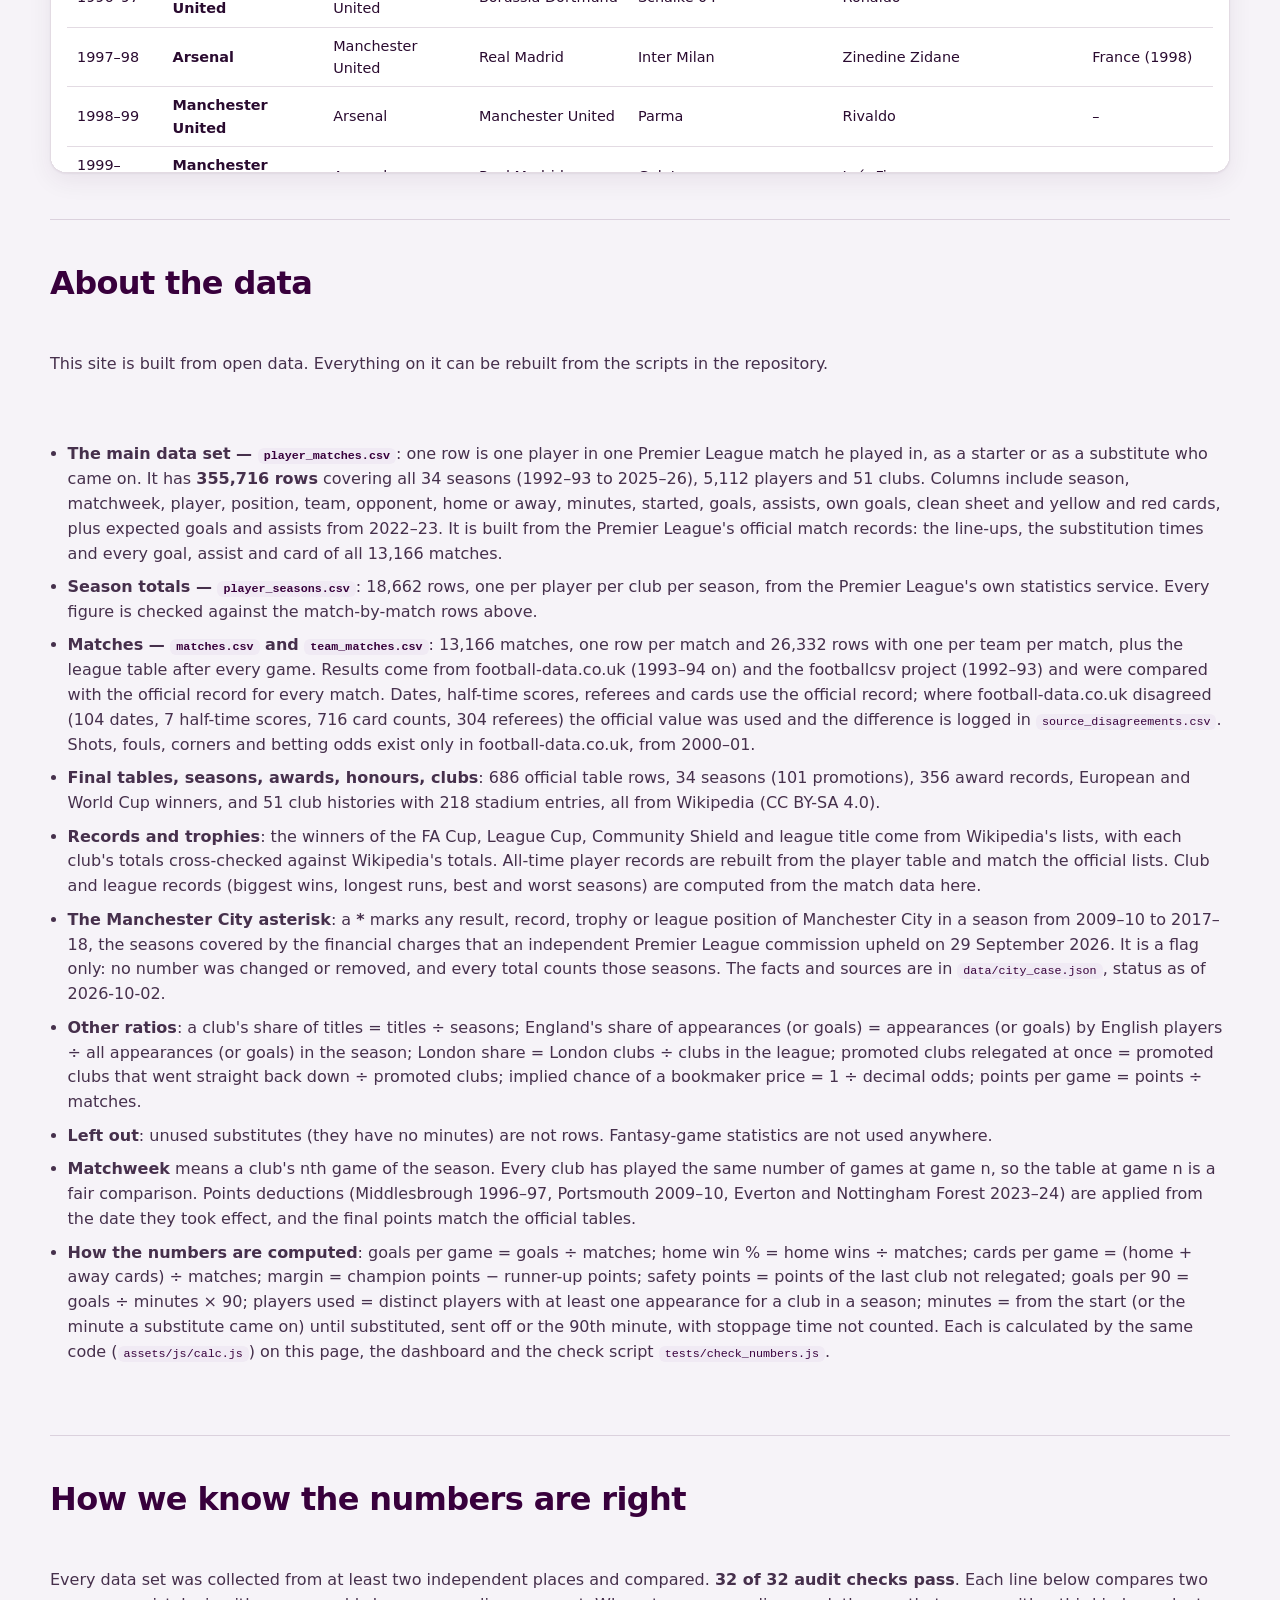
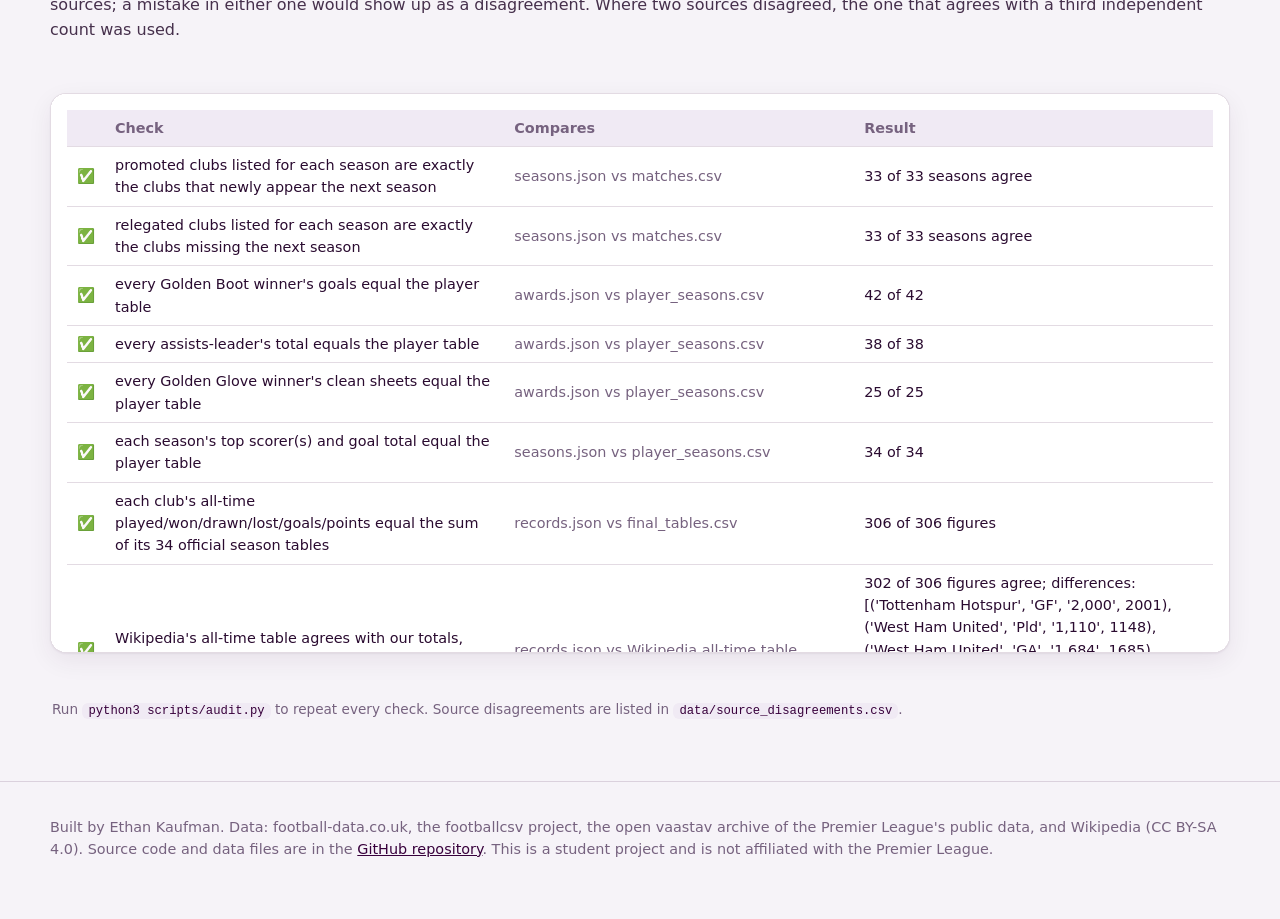
==== commit 9edc3618: "Manchester City asterisk: flag 2009-10 to 2017-18 on both pages, in the map card and in the records," ====
--- a/index.html
+++ b/index.html
@@ -54,6 +54,7 @@
       <div class="stats" id="stats"></div>
       <p style="margin-top:18px"><a class="btn primary" href="dashboard.html" style="text-decoration:none;display:inline-block">Open the interactive dashboard →</a></p>
     </header></div>
+    <div class="wrap"><section class="casebox" id="city-note" aria-label="Manchester City asterisk"></section></div>
     <div class="wrap" id="sections"></div>
     <div class="wrap section full" id="honours"></div>
     <div class="wrap section full dataset" id="dataset"></div>
--- a/assets/css/style.css
+++ b/assets/css/style.css
@@ -218,3 +218,20 @@
 .pile-hint.done { opacity: 0; }
 .pile-again { position: absolute; right: 12px; top: 10px; }
 @media (max-width: 600px) { .pile { height: 280px; } .pile-hint { font-size: .78rem; right: 120px; } }
+
+/* ---------- the Manchester City asterisk ---------- */
+a.star { color: var(--pink); font-weight: 800; text-decoration: none; padding: 0 2px; cursor: help; }
+a.star:hover { text-decoration: underline; }
+.chip small { font-size: .78em; opacity: .85; }
+.casebox { background: #fff; border: 1px solid var(--line); border-left: 6px solid var(--pink); border-radius: 14px; padding: 6px 22px 14px; margin: 22px 0; box-shadow: 0 2px 10px #38003c10; }
+.casebox h2 { margin: .8em 0 .3em; }
+.casebox table.plain { margin: 8px 0; }
+details.casebox > summary { cursor: pointer; font-weight: 700; color: var(--purple); padding: 12px 0; list-style: none; }
+details.casebox > summary::before { content: "▸ "; color: var(--pink); }
+details.casebox[open] > summary::before { content: "▾ "; }
+details.casebox > summary .star { font-size: 1.1em; }
+.starnote { font-size: .85rem; color: var(--muted); margin-top: 6px; }
+.starnote a.star { padding-right: 4px; }
+#club-card .casecard { margin: 12px 0 4px; padding: 10px 12px; border: 1px solid var(--pink); border-radius: 12px; background: #e9005218; font-size: .88rem; color: #fff; }
+#club-card .casecard .btn { margin-top: 8px; }
+#club-card a.star { color: #ff7aa5; }
